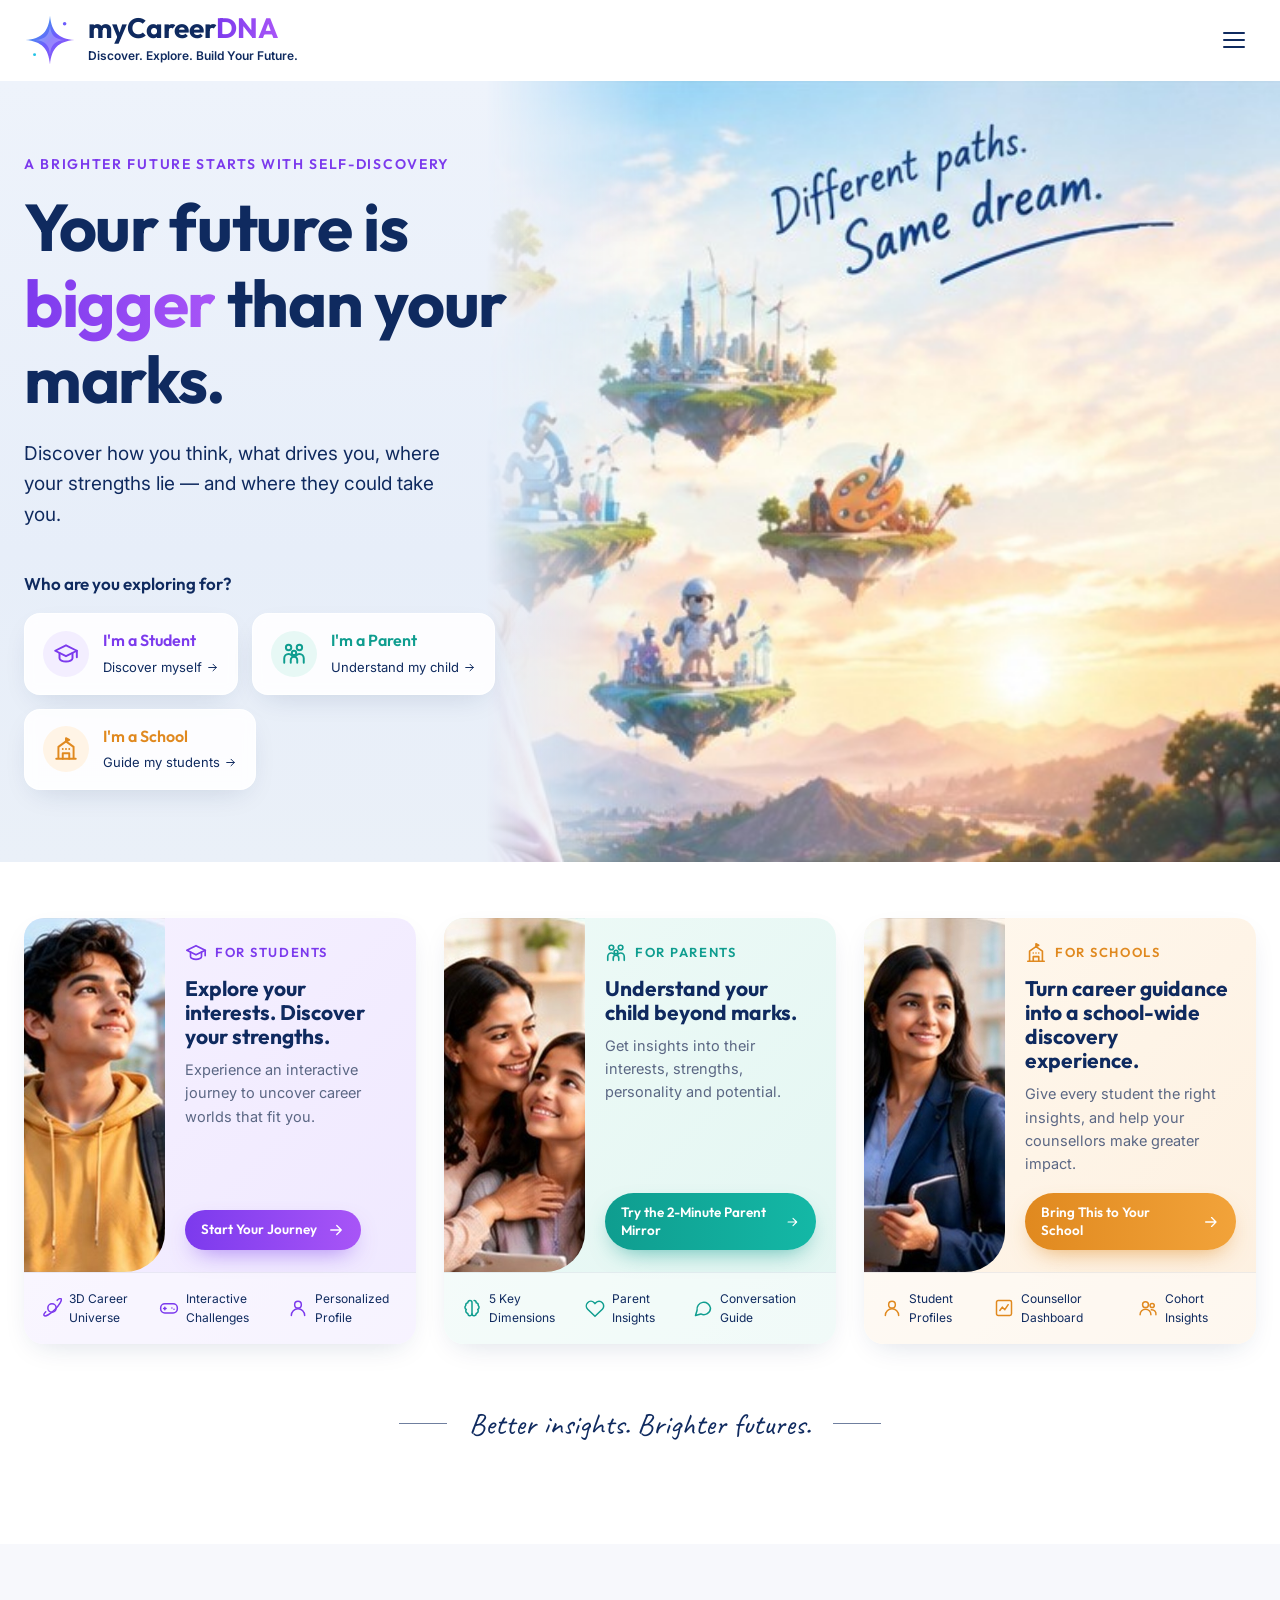
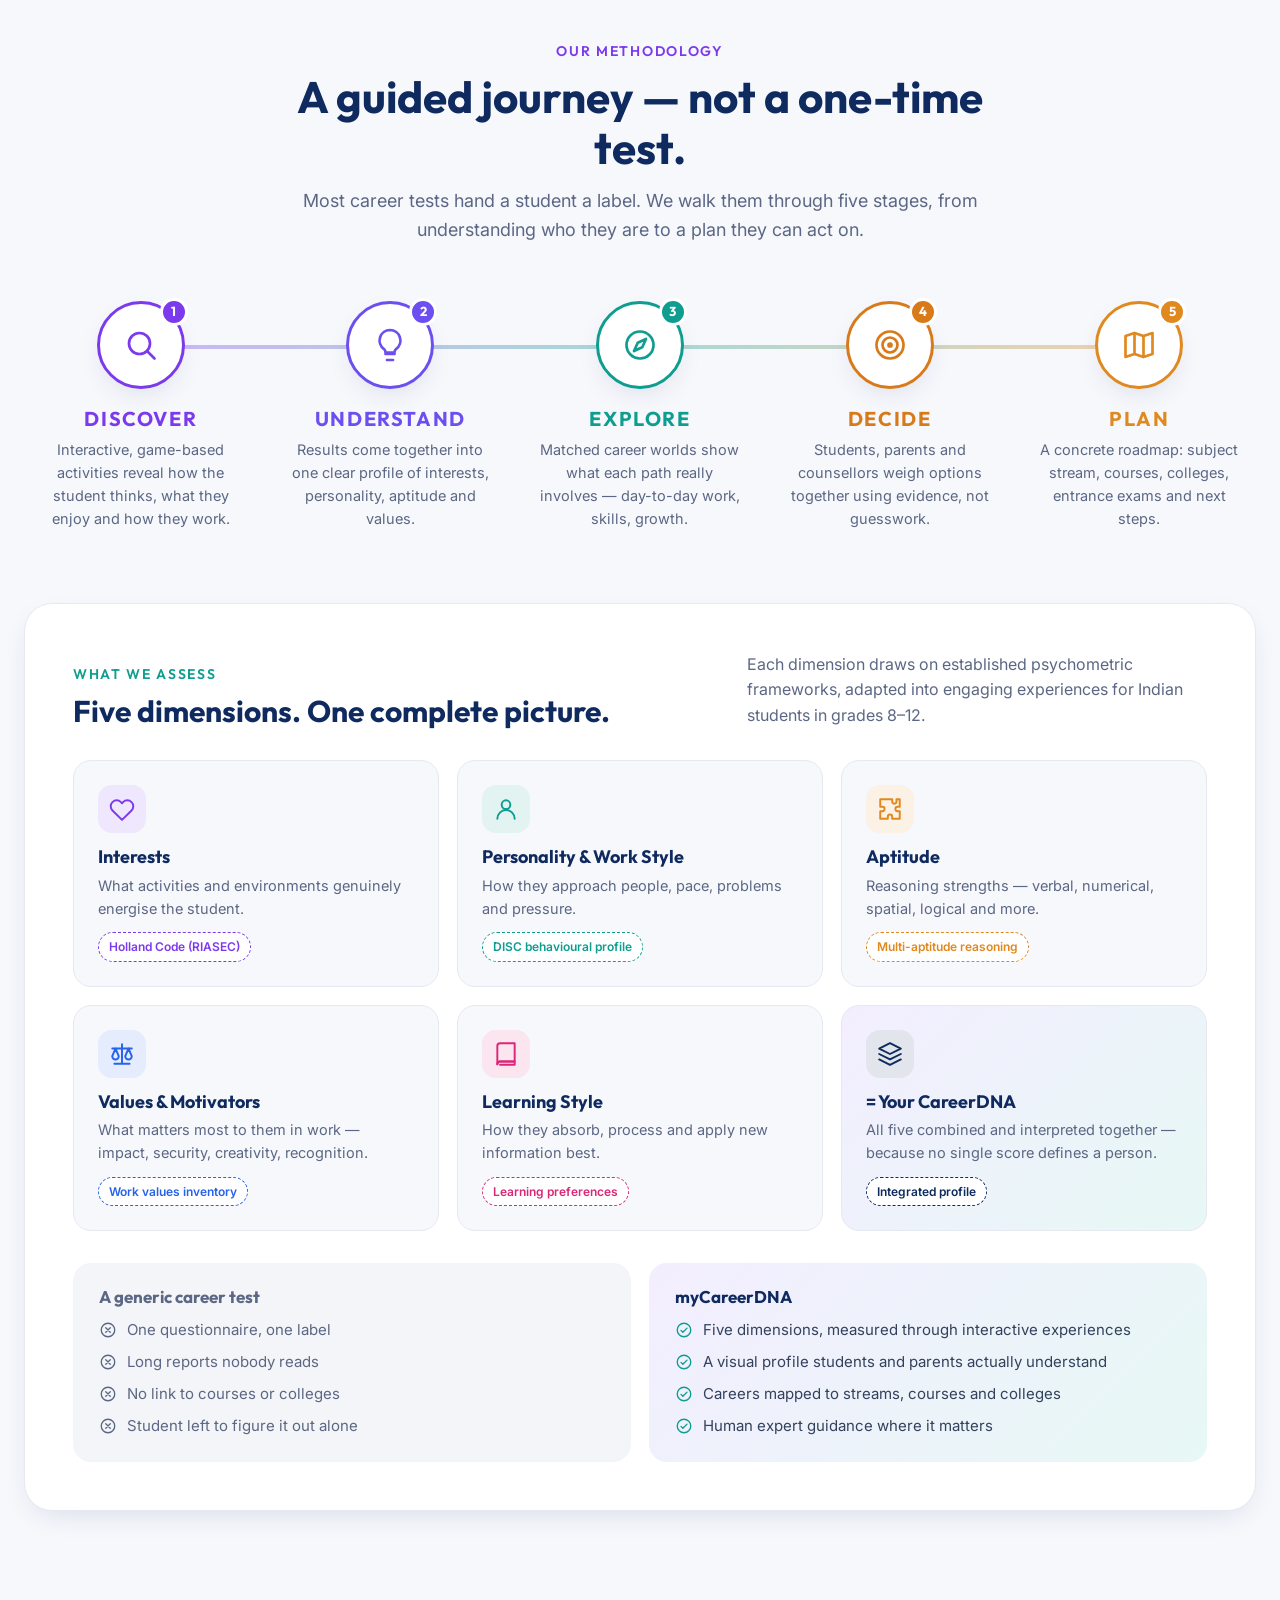
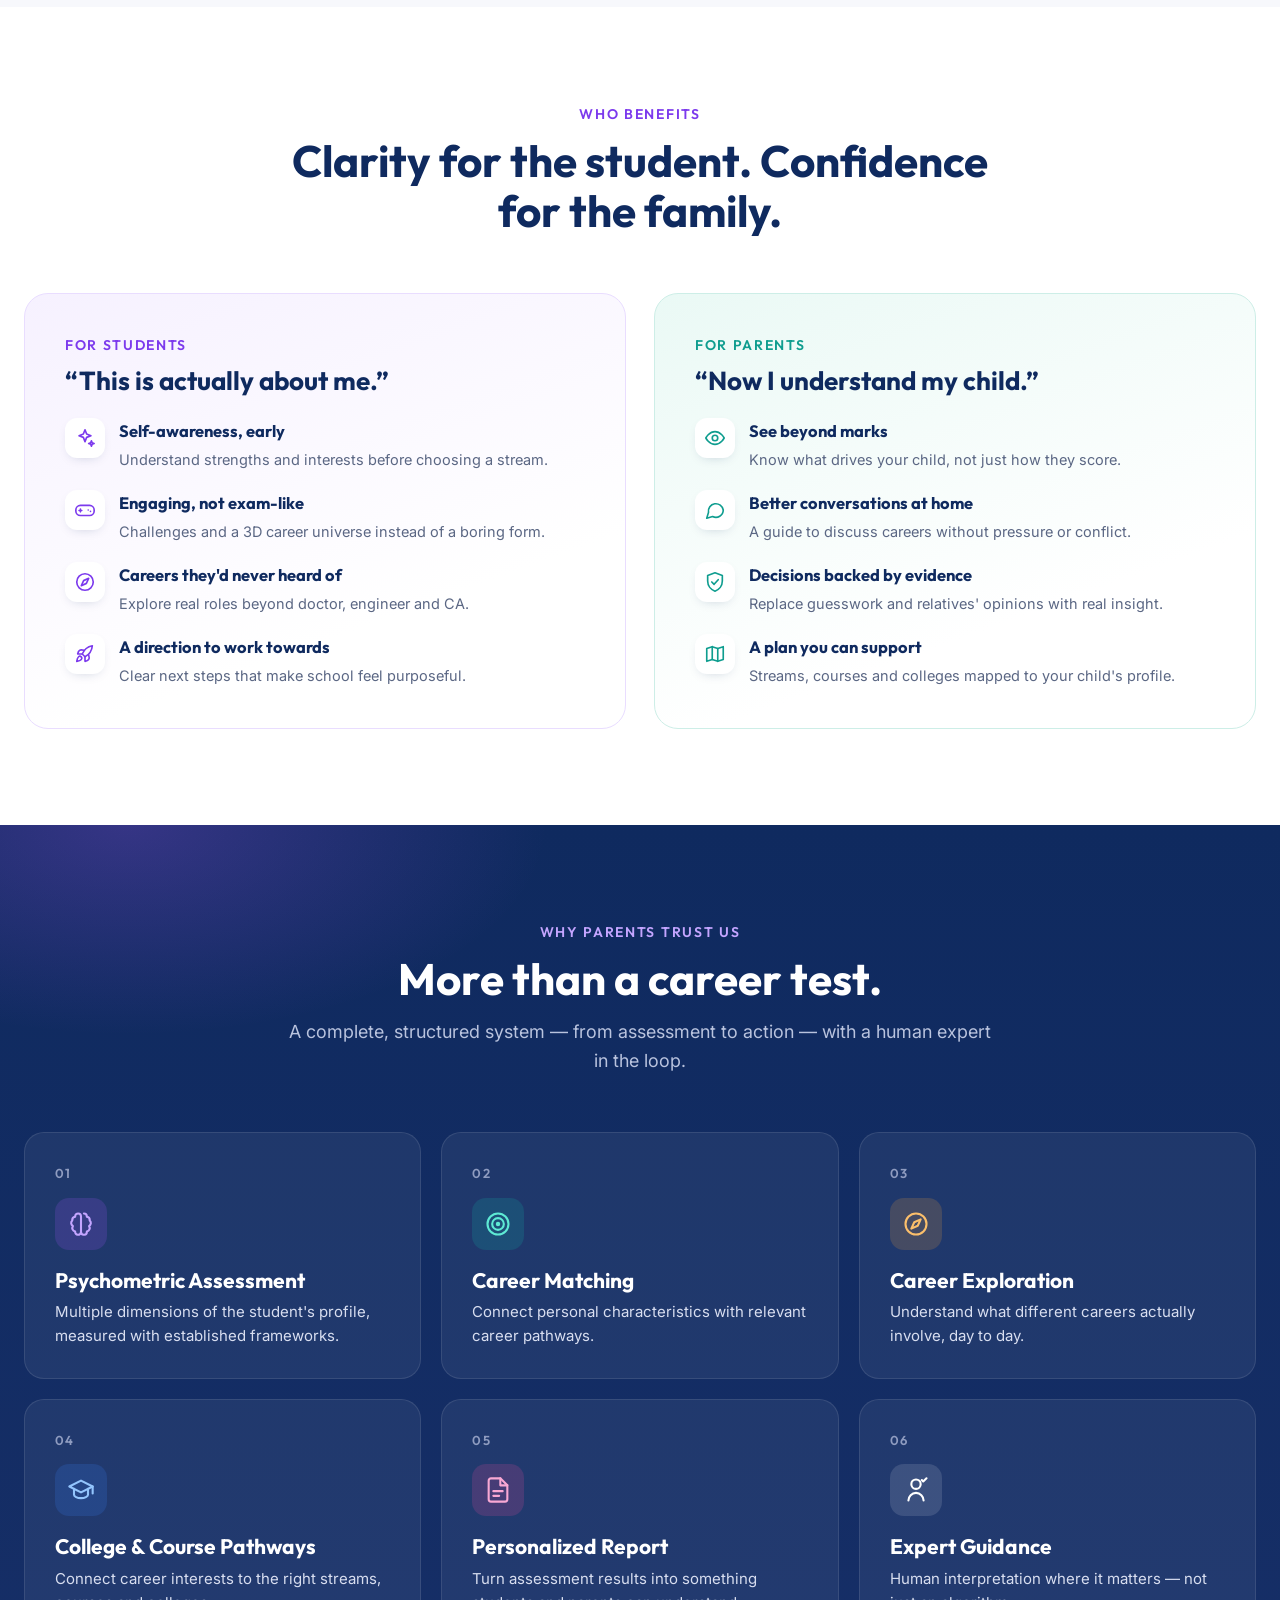
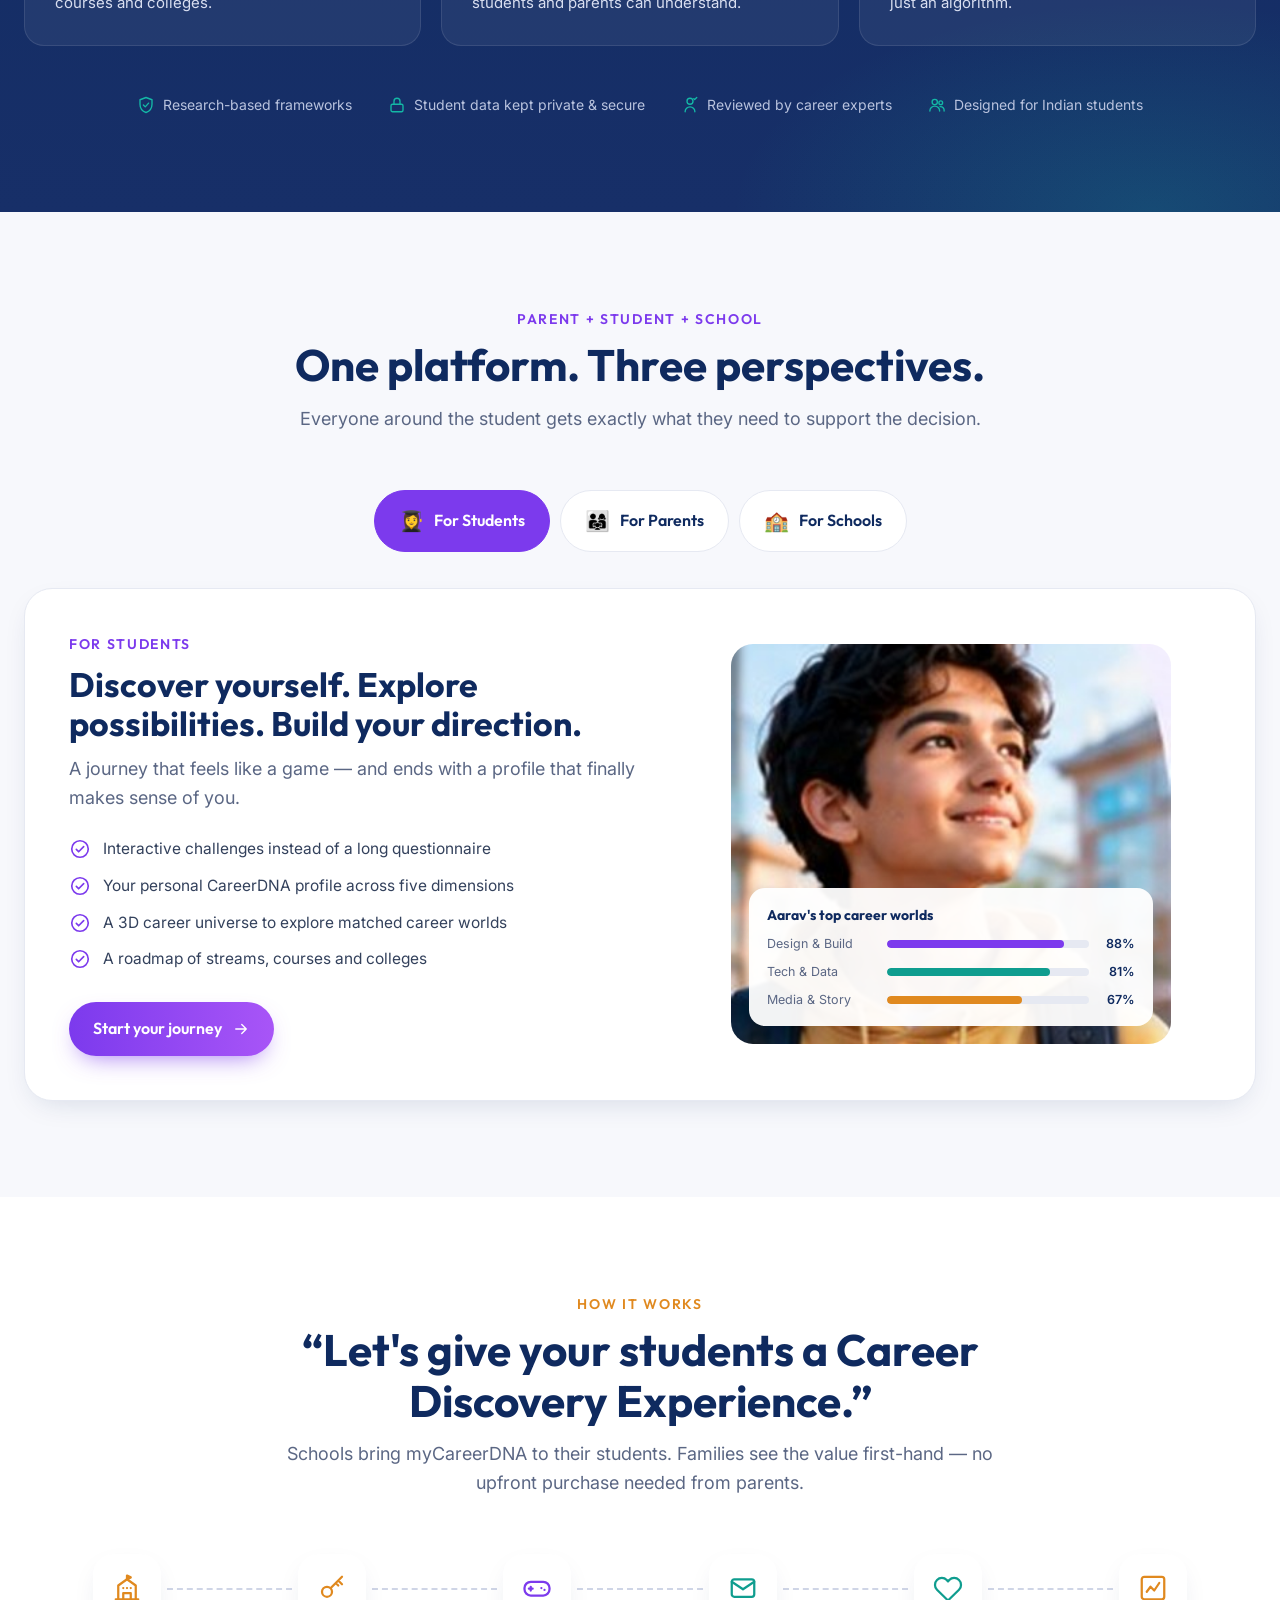
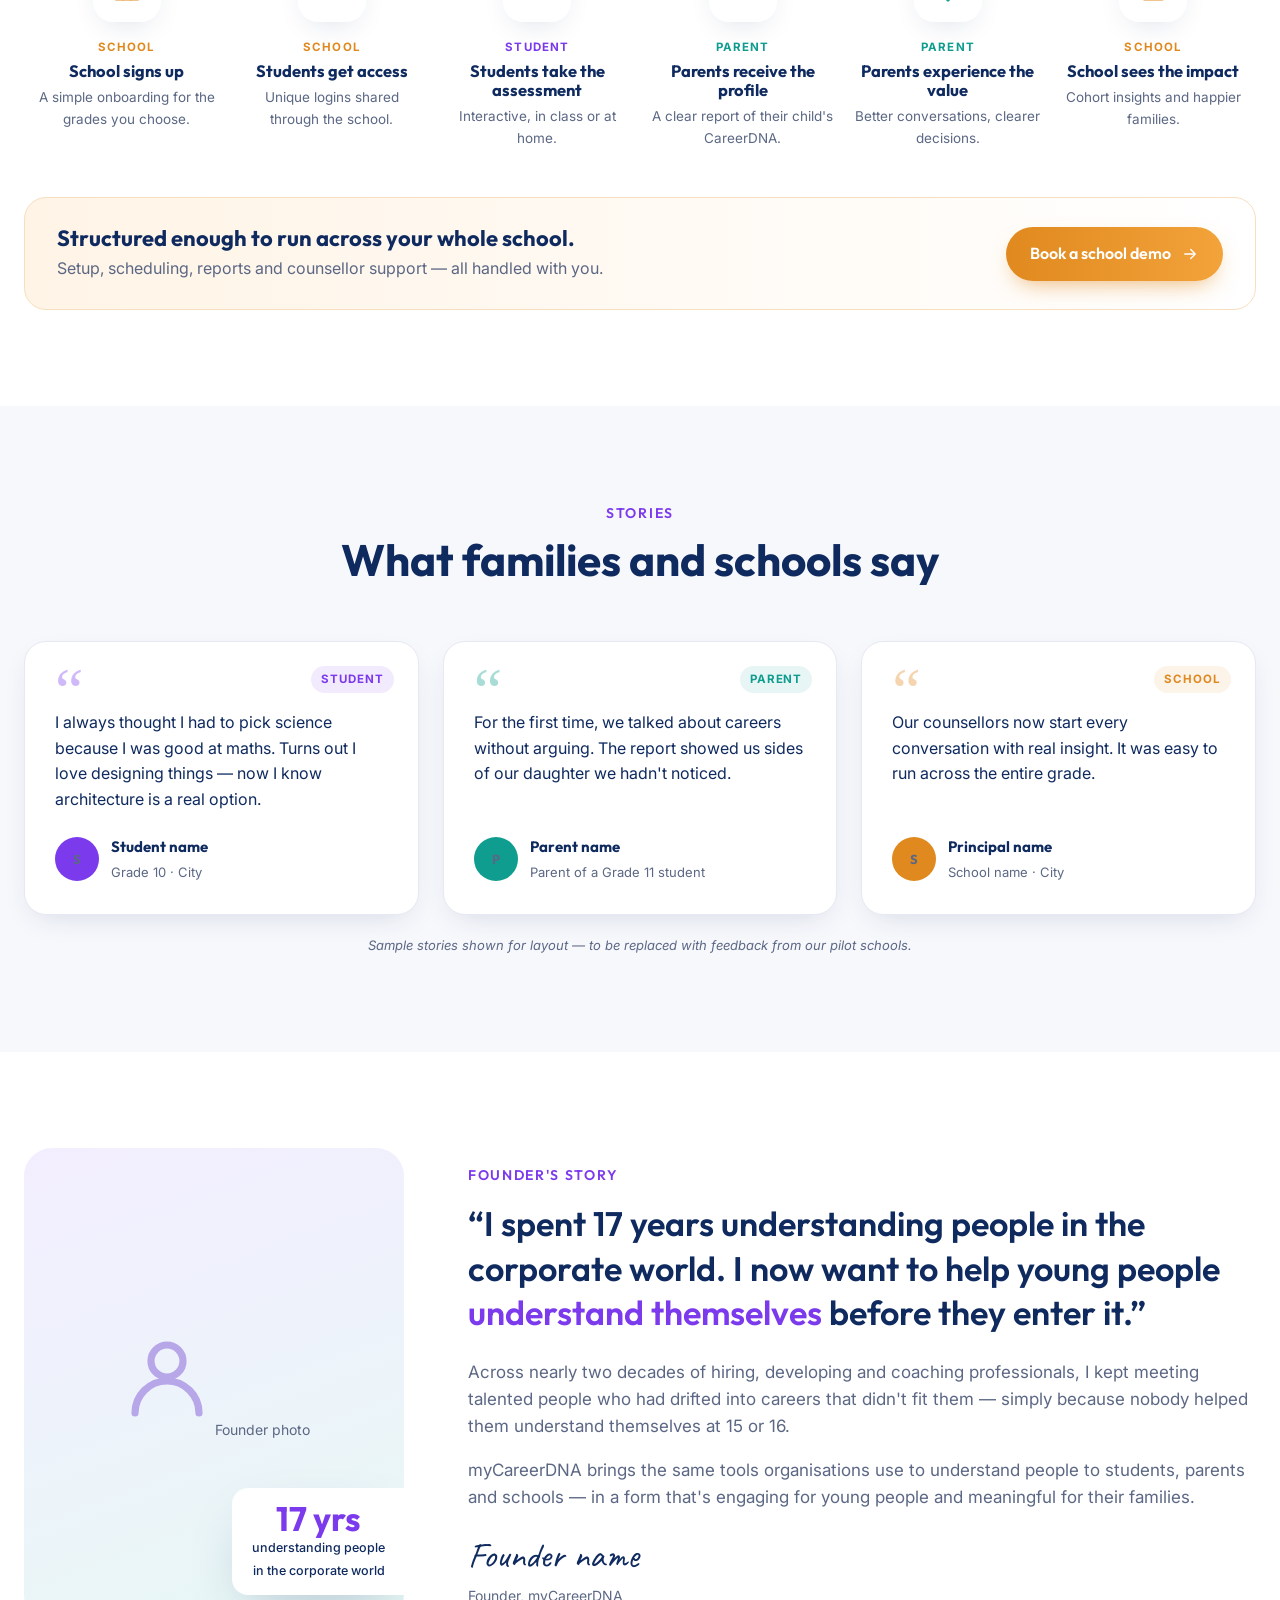
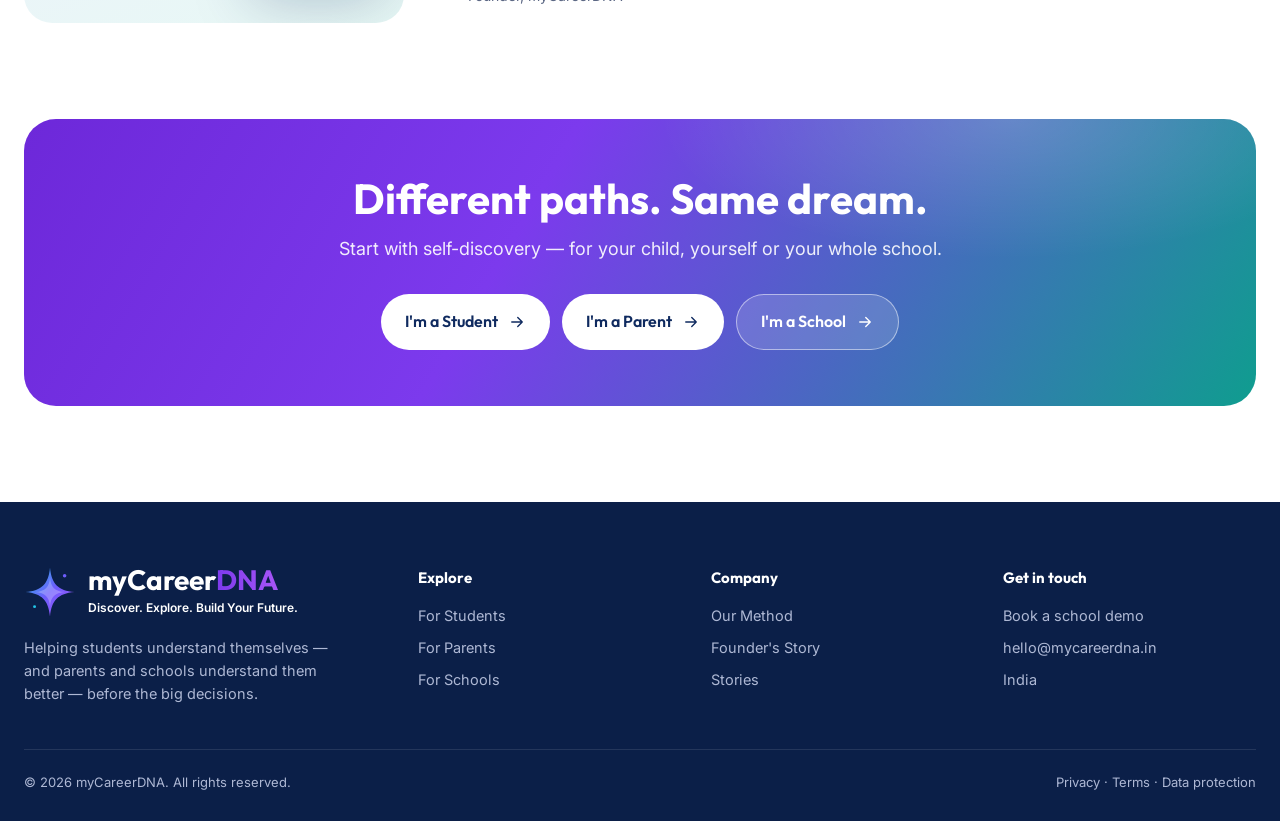
==== index.html @ beb9e529 "careerQuest" ====
<!doctype html>
<html lang="en">
<head>
  <meta charset="utf-8" />
  <meta name="viewport" content="width=device-width, initial-scale=1" />
  <title>myCareerDNA — Your future is bigger than your marks</title>
  <meta name="description" content="Career discovery for students, clarity for parents, structured guidance for schools." />
  <link rel="preconnect" href="https://fonts.googleapis.com" />
  <link rel="preconnect" href="https://fonts.gstatic.com" crossorigin />
  <link href="https://fonts.googleapis.com/css2?family=Caveat:wght@500;600&family=Inter:wght@400;500;600&family=Outfit:wght@500;600;700&display=swap" rel="stylesheet" />
  <link rel="stylesheet" href="css/styles.css" />
</head>
<body data-page="home" id="top">

<!-- ================= HERO ================= -->
<section class="hero">
  <div class="hero-art" role="img" aria-label="Student looking at floating islands representing different career worlds"></div>
  <div class="container">
    <div class="hero-copy">
      <div class="eyebrow">A brighter future starts with self-discovery</div>
      <h1>Your future is <span class="grad">bigger</span> than your marks.</h1>
      <p class="lead">Discover how you think, what drives you, where your strengths lie — and where they could take you.</p>

      <div class="chooser-label">Who are you exploring for?</div>
      <div class="chooser">
        <a class="choice choice--student" href="students.html">
          <span class="ic"><i data-icon="cap"></i></span>
          <span><strong>I'm a Student</strong><small>Discover myself <i data-icon="arrow"></i></small></span>
        </a>
        <a class="choice choice--parent" href="parents.html">
          <span class="ic"><i data-icon="family"></i></span>
          <span><strong>I'm a Parent</strong><small>Understand my child <i data-icon="arrow"></i></small></span>
        </a>
        <a class="choice choice--school" href="schools.html">
          <span class="ic"><i data-icon="school"></i></span>
          <span><strong>I'm a School</strong><small>Guide my students <i data-icon="arrow"></i></small></span>
        </a>
      </div>
    </div>
  </div>
</section>

<!-- ================= AUDIENCE CARDS ================= -->
<section class="section" style="padding-top:56px">
  <div class="container">
    <div class="aud-grid">
      <article class="aud-card aud-card--student reveal">
        <div class="aud-top">
          <div class="aud-photo" style="background-image:url(assets/student.jpg)"></div>
          <div class="aud-body">
            <div class="eyebrow"><i data-icon="cap"></i> For Students</div>
            <h3>Explore your interests. Discover your strengths.</h3>
            <p>Experience an interactive journey to uncover career worlds that fit you.</p>
            <a class="btn btn--purple" href="students.html">Start Your Journey <i data-icon="arrow"></i></a>
          </div>
        </div>
        <div class="aud-feats"><span><i data-icon="planet"></i>3D Career Universe</span><span><i data-icon="gamepad"></i>Interactive Challenges</span><span><i data-icon="user"></i>Personalized Profile</span></div>
      </article>

      <article class="aud-card aud-card--parent reveal">
        <div class="aud-top">
          <div class="aud-photo" style="background-image:url(assets/parent.jpg)"></div>
          <div class="aud-body">
            <div class="eyebrow"><i data-icon="family"></i> For Parents</div>
            <h3>Understand your child beyond marks.</h3>
            <p>Get insights into their interests, strengths, personality and potential.</p>
            <a class="btn btn--teal" href="parents.html">Try the 2-Minute Parent Mirror <i data-icon="arrow"></i></a>
          </div>
        </div>
        <div class="aud-feats"><span><i data-icon="brain"></i>5 Key Dimensions</span><span><i data-icon="heart"></i>Parent Insights</span><span><i data-icon="chat"></i>Conversation Guide</span></div>
      </article>

      <article class="aud-card aud-card--school reveal">
        <div class="aud-top">
          <div class="aud-photo" style="background-image:url(assets/school.jpg)"></div>
          <div class="aud-body">
            <div class="eyebrow"><i data-icon="school"></i> For Schools</div>
            <h3>Turn career guidance into a school-wide discovery experience.</h3>
            <p>Give every student the right insights, and help your counsellors make greater impact.</p>
            <a class="btn btn--orange" href="schools.html">Bring This to Your School <i data-icon="arrow"></i></a>
          </div>
        </div>
        <div class="aud-feats"><span><i data-icon="user"></i>Student Profiles</span><span><i data-icon="chart"></i>Counsellor Dashboard</span><span><i data-icon="users"></i>Cohort Insights</span></div>
      </article>
    </div>
    <div class="tagline-divider hand">Better insights. Brighter futures.</div>
  </div>
</section>

<!-- ================= METHODOLOGY ================= -->
<section class="section section--soft method" id="method">
  <div class="container">
    <div class="section-head reveal">
      <div class="eyebrow">Our methodology</div>
      <h2>A guided journey — not a one-time test.</h2>
      <p>Most career tests hand a student a label. We walk them through five stages, from understanding who they are to a plan they can act on.</p>
    </div>

    <div class="journey reveal">
      <div class="step" style="--c:#7c3aed">
        <div class="step-node"><i data-icon="search"></i><span class="step-num">1</span></div>
        <div><h3>DISCOVER</h3><p>Interactive, game-based activities reveal how the student thinks, what they enjoy and how they work.</p></div>
      </div>
      <div class="step" style="--c:#6d4ef0">
        <div class="step-node"><i data-icon="lightbulb"></i><span class="step-num">2</span></div>
        <div><h3>UNDERSTAND</h3><p>Results come together into one clear profile of interests, personality, aptitude and values.</p></div>
      </div>
      <div class="step" style="--c:#0f9d8f">
        <div class="step-node"><i data-icon="compass"></i><span class="step-num">3</span></div>
        <div><h3>EXPLORE</h3><p>Matched career worlds show what each path really involves — day-to-day work, skills, growth.</p></div>
      </div>
      <div class="step" style="--c:#d97a1a">
        <div class="step-node"><i data-icon="target"></i><span class="step-num">4</span></div>
        <div><h3>DECIDE</h3><p>Students, parents and counsellors weigh options together using evidence, not guesswork.</p></div>
      </div>
      <div class="step" style="--c:#e0891f">
        <div class="step-node"><i data-icon="map"></i><span class="step-num">5</span></div>
        <div><h3>PLAN</h3><p>A concrete roadmap: subject stream, courses, colleges, entrance exams and next steps.</p></div>
      </div>
    </div>

    <!-- Assessment dimensions
         NOTE FOR TEAM: framework tags below are indicative. Confirm the exact instruments
         (DISC, Holland/RIASEC, etc.) with Alisha and update the .dim-tool labels. -->
    <div class="dims-wrap reveal">
      <div class="dims-head">
        <div><div class="eyebrow eyebrow--teal">What we assess</div><h3>Five dimensions. One complete picture.</h3></div>
        <p>Each dimension draws on established psychometric frameworks, adapted into engaging experiences for Indian students in grades 8–12.</p>
      </div>
      <div class="dims">
        <div class="dim" style="--c:#7c3aed">
          <div class="dim-ic"><i data-icon="heart"></i></div>
          <h4>Interests</h4>
          <p>What activities and environments genuinely energise the student.</p>
          <span class="dim-tool">Holland Code (RIASEC)</span>
        </div>
        <div class="dim" style="--c:#0f9d8f">
          <div class="dim-ic"><i data-icon="user"></i></div>
          <h4>Personality &amp; Work Style</h4>
          <p>How they approach people, pace, problems and pressure.</p>
          <span class="dim-tool">DISC behavioural profile</span>
        </div>
        <div class="dim" style="--c:#e0891f">
          <div class="dim-ic"><i data-icon="puzzle"></i></div>
          <h4>Aptitude</h4>
          <p>Reasoning strengths — verbal, numerical, spatial, logical and more.</p>
          <span class="dim-tool">Multi-aptitude reasoning</span>
        </div>
        <div class="dim" style="--c:#2563eb">
          <div class="dim-ic"><i data-icon="scale"></i></div>
          <h4>Values &amp; Motivators</h4>
          <p>What matters most to them in work — impact, security, creativity, recognition.</p>
          <span class="dim-tool">Work values inventory</span>
        </div>
        <div class="dim" style="--c:#db2777">
          <div class="dim-ic"><i data-icon="book"></i></div>
          <h4>Learning Style</h4>
          <p>How they absorb, process and apply new information best.</p>
          <span class="dim-tool">Learning preferences</span>
        </div>
        <div class="dim" style="--c:#0f2a5f; background:linear-gradient(135deg,#f3eeff,#e7f8f5)">
          <div class="dim-ic"><i data-icon="layers"></i></div>
          <h4>= Your CareerDNA</h4>
          <p>All five combined and interpreted together — because no single score defines a person.</p>
          <span class="dim-tool">Integrated profile</span>
        </div>
      </div>

      <div class="vs-generic">
        <div class="vs-col vs-col--bad">
          <h4>A generic career test</h4>
          <ul>
            <li><i data-icon="x"></i>One questionnaire, one label</li>
            <li><i data-icon="x"></i>Long reports nobody reads</li>
            <li><i data-icon="x"></i>No link to courses or colleges</li>
            <li><i data-icon="x"></i>Student left to figure it out alone</li>
          </ul>
        </div>
        <div class="vs-col vs-col--good">
          <h4>myCareerDNA</h4>
          <ul>
            <li><i data-icon="check"></i>Five dimensions, measured through interactive experiences</li>
            <li><i data-icon="check"></i>A visual profile students and parents actually understand</li>
            <li><i data-icon="check"></i>Careers mapped to streams, courses and colleges</li>
            <li><i data-icon="check"></i>Human expert guidance where it matters</li>
          </ul>
        </div>
      </div>
    </div>
  </div>
</section>

<!-- ================= BENEFITS ================= -->
<section class="section">
  <div class="container">
    <div class="section-head reveal">
      <div class="eyebrow">Who benefits</div>
      <h2>Clarity for the student. Confidence for the family.</h2>
    </div>
    <div class="benefit-grid">
      <div class="benefit benefit--student reveal">
        <div class="eyebrow">For students</div>
        <h3>“This is actually about me.”</h3>
        <ul>
          <li><span class="b-ic"><i data-icon="sparkles"></i></span><div><strong>Self-awareness, early</strong><span>Understand strengths and interests before choosing a stream.</span></div></li>
          <li><span class="b-ic"><i data-icon="gamepad"></i></span><div><strong>Engaging, not exam-like</strong><span>Challenges and a 3D career universe instead of a boring form.</span></div></li>
          <li><span class="b-ic"><i data-icon="compass"></i></span><div><strong>Careers they'd never heard of</strong><span>Explore real roles beyond doctor, engineer and CA.</span></div></li>
          <li><span class="b-ic"><i data-icon="rocket"></i></span><div><strong>A direction to work towards</strong><span>Clear next steps that make school feel purposeful.</span></div></li>
        </ul>
      </div>
      <div class="benefit benefit--parent reveal">
        <div class="eyebrow eyebrow--teal">For parents</div>
        <h3>“Now I understand my child.”</h3>
        <ul>
          <li><span class="b-ic"><i data-icon="eye"></i></span><div><strong>See beyond marks</strong><span>Know what drives your child, not just how they score.</span></div></li>
          <li><span class="b-ic"><i data-icon="chat"></i></span><div><strong>Better conversations at home</strong><span>A guide to discuss careers without pressure or conflict.</span></div></li>
          <li><span class="b-ic"><i data-icon="shield"></i></span><div><strong>Decisions backed by evidence</strong><span>Replace guesswork and relatives' opinions with real insight.</span></div></li>
          <li><span class="b-ic"><i data-icon="map"></i></span><div><strong>A plan you can support</strong><span>Streams, courses and colleges mapped to your child's profile.</span></div></li>
        </ul>
      </div>
    </div>
  </div>
</section>

<!-- ================= WHY TRUST ================= -->
<section class="section trust" id="trust">
  <div class="container">
    <div class="section-head reveal">
      <div class="eyebrow">Why parents trust us</div>
      <h2>More than a career test.</h2>
      <p>A complete, structured system — from assessment to action — with a human expert in the loop.</p>
    </div>
    <div class="trust-grid">
      <div class="trust-card reveal"><div class="t-num">01</div><div class="t-ic" style="background:rgba(168,85,247,.18);color:#c4a5ff"><i data-icon="brain"></i></div><h3>Psychometric Assessment</h3><p>Multiple dimensions of the student's profile, measured with established frameworks.</p></div>
      <div class="trust-card reveal"><div class="t-num">02</div><div class="t-ic" style="background:rgba(20,184,166,.18);color:#5eead4"><i data-icon="target"></i></div><h3>Career Matching</h3><p>Connect personal characteristics with relevant career pathways.</p></div>
      <div class="trust-card reveal"><div class="t-num">03</div><div class="t-ic" style="background:rgba(242,163,58,.18);color:#fbbf6b"><i data-icon="compass"></i></div><h3>Career Exploration</h3><p>Understand what different careers actually involve, day to day.</p></div>
      <div class="trust-card reveal"><div class="t-num">04</div><div class="t-ic" style="background:rgba(59,130,246,.18);color:#93c5fd"><i data-icon="cap"></i></div><h3>College &amp; Course Pathways</h3><p>Connect career interests to the right streams, courses and colleges.</p></div>
      <div class="trust-card reveal"><div class="t-num">05</div><div class="t-ic" style="background:rgba(236,72,153,.18);color:#f9a8d4"><i data-icon="file"></i></div><h3>Personalized Report</h3><p>Turn assessment results into something students and parents can understand.</p></div>
      <div class="trust-card reveal"><div class="t-num">06</div><div class="t-ic" style="background:rgba(255,255,255,.12);color:#fff"><i data-icon="expert"></i></div><h3>Expert Guidance</h3><p>Human interpretation where it matters — not just an algorithm.</p></div>
    </div>
    <div class="trust-badges">
      <span><i data-icon="shield"></i>Research-based frameworks</span>
      <span><i data-icon="lock"></i>Student data kept private &amp; secure</span>
      <span><i data-icon="expert"></i>Reviewed by career experts</span>
      <span><i data-icon="users"></i>Designed for Indian students</span>
    </div>
  </div>
</section>

<!-- ================= PARENT + STUDENT + SCHOOL TABS ================= -->
<section class="section section--soft" data-tabs>
  <div class="container">
    <div class="section-head reveal">
      <div class="eyebrow">Parent + Student + School</div>
      <h2>One platform. Three perspectives.</h2>
      <p>Everyone around the student gets exactly what they need to support the decision.</p>
    </div>
    <div class="tabs" role="tablist">
      <button class="tab" role="tab" data-tab="students" aria-selected="true"><span class="emoji">👩‍🎓</span>For Students</button>
      <button class="tab" role="tab" data-tab="parents" aria-selected="false"><span class="emoji">👨‍👩‍👧</span>For Parents</button>
      <button class="tab" role="tab" data-tab="schools" aria-selected="false"><span class="emoji">🏫</span>For Schools</button>
    </div>

    <div class="panel panel--students active" data-panel="students" role="tabpanel">
      <div>
        <div class="eyebrow">For students</div>
        <h3>Discover yourself. Explore possibilities. Build your direction.</h3>
        <p class="panel-lead">A journey that feels like a game — and ends with a profile that finally makes sense of you.</p>
        <ul class="check-list">
          <li><i data-icon="check"></i>Interactive challenges instead of a long questionnaire</li>
          <li><i data-icon="check"></i>Your personal CareerDNA profile across five dimensions</li>
          <li><i data-icon="check"></i>A 3D career universe to explore matched career worlds</li>
          <li><i data-icon="check"></i>A roadmap of streams, courses and colleges</li>
        </ul>
        <a class="btn btn--purple" href="students.html">Start your journey <i data-icon="arrow"></i></a>
      </div>
      <div class="panel-visual" style="background-image:url(assets/student.jpg)">
        <div class="panel-float">
          <strong>Aarav's top career worlds</strong>
          <div class="bars">
            <div class="bar" style="--c:#7c3aed">Design &amp; Build<i style="--w:88%"></i><b>88%</b></div>
            <div class="bar" style="--c:#0f9d8f">Tech &amp; Data<i style="--w:81%"></i><b>81%</b></div>
            <div class="bar" style="--c:#e0891f">Media &amp; Story<i style="--w:67%"></i><b>67%</b></div>
          </div>
        </div>
      </div>
    </div>

    <div class="panel panel--parents" data-panel="parents" role="tabpanel">
      <div>
        <div class="eyebrow eyebrow--teal">For parents</div>
        <h3>Understand your child's strengths and make career conversations more informed.</h3>
        <p class="panel-lead">See the full picture of who your child is — and get guidance on how to talk about it.</p>
        <ul class="check-list">
          <li><i data-icon="check"></i>A clear, jargon-free report of your child's profile</li>
          <li><i data-icon="check"></i>The 2-Minute Parent Mirror: compare how you see them with how they see themselves</li>
          <li><i data-icon="check"></i>A conversation guide for career discussions at home</li>
          <li><i data-icon="check"></i>Optional one-on-one session with a career expert</li>
        </ul>
        <a class="btn btn--teal" href="parents.html">See what parents get <i data-icon="arrow"></i></a>
      </div>
      <div class="panel-visual" style="background-image:url(assets/parent.jpg)">
        <div class="panel-float">
          <strong>Parent Mirror · You vs. your child</strong>
          <div class="bars">
            <div class="bar" style="--c:#0f9d8f">Creativity (you)<i style="--w:55%"></i><b>55</b></div>
            <div class="bar" style="--c:#7c3aed">Creativity (child)<i style="--w:86%"></i><b>86</b></div>
          </div>
        </div>
      </div>
    </div>

    <div class="panel panel--schools" data-panel="schools" role="tabpanel">
      <div>
        <div class="eyebrow eyebrow--orange">For schools</div>
        <h3>Give students structured career guidance at scale.</h3>
        <p class="panel-lead">A ready-to-run programme that works for an entire grade — and makes your counsellors more effective.</p>
        <ul class="check-list">
          <li><i data-icon="check"></i>Roll out to a full grade in one scheduled session</li>
          <li><i data-icon="check"></i>Counsellor dashboard with every student's profile</li>
          <li><i data-icon="check"></i>Cohort insights for academic and stream planning</li>
          <li><i data-icon="check"></i>Parent reports that strengthen school–family trust</li>
        </ul>
        <a class="btn btn--orange" href="schools.html">Bring this to your school <i data-icon="arrow"></i></a>
      </div>
      <div class="panel-visual" style="background-image:url(assets/school.jpg)">
        <div class="panel-float">
          <strong>Grade 10 · Cohort interests</strong>
          <div class="bars">
            <div class="bar" style="--c:#e0891f">Investigative<i style="--w:72%"></i><b>72%</b></div>
            <div class="bar" style="--c:#7c3aed">Artistic<i style="--w:58%"></i><b>58%</b></div>
            <div class="bar" style="--c:#0f9d8f">Social<i style="--w:49%"></i><b>49%</b></div>
          </div>
        </div>
      </div>
    </div>
  </div>
</section>

<!-- ================= HOW IT WORKS (SCHOOL MODEL) ================= -->
<section class="section" id="how">
  <div class="container">
    <div class="section-head reveal">
      <div class="eyebrow eyebrow--orange">How it works</div>
      <h2>“Let's give your students a Career Discovery Experience.”</h2>
      <p>Schools bring myCareerDNA to their students. Families see the value first-hand — no upfront purchase needed from parents.</p>
    </div>
    <div class="flow reveal">
      <div class="flow-step" style="--c:#e0891f"><div class="flow-ic"><i data-icon="school"></i></div><div><div class="who">School</div><h4>School signs up</h4><p>A simple onboarding for the grades you choose.</p></div></div>
      <div class="flow-step" style="--c:#e0891f"><div class="flow-ic"><i data-icon="key"></i></div><div><div class="who">School</div><h4>Students get access</h4><p>Unique logins shared through the school.</p></div></div>
      <div class="flow-step" style="--c:#7c3aed"><div class="flow-ic"><i data-icon="gamepad"></i></div><div><div class="who">Student</div><h4>Students take the assessment</h4><p>Interactive, in class or at home.</p></div></div>
      <div class="flow-step" style="--c:#0f9d8f"><div class="flow-ic"><i data-icon="mail"></i></div><div><div class="who">Parent</div><h4>Parents receive the profile</h4><p>A clear report of their child's CareerDNA.</p></div></div>
      <div class="flow-step" style="--c:#0f9d8f"><div class="flow-ic"><i data-icon="heart"></i></div><div><div class="who">Parent</div><h4>Parents experience the value</h4><p>Better conversations, clearer decisions.</p></div></div>
      <div class="flow-step" style="--c:#e0891f"><div class="flow-ic"><i data-icon="chart"></i></div><div><div class="who">School</div><h4>School sees the impact</h4><p>Cohort insights and happier families.</p></div></div>
    </div>
    <div class="flow-note reveal">
      <div><h4>Structured enough to run across your whole school.</h4><p>Setup, scheduling, reports and counsellor support — all handled with you.</p></div>
      <a class="btn btn--orange" href="schools.html#contact">Book a school demo <i data-icon="arrow"></i></a>
    </div>
  </div>
</section>

<!-- ================= TESTIMONIALS =================
     NOTE FOR TEAM: these are SAMPLE quotes for layout only.
     Replace with real, consented feedback from pilot students/parents/schools before launch. -->
<section class="section section--soft" id="stories">
  <div class="container">
    <div class="section-head reveal">
      <div class="eyebrow">Stories</div>
      <h2>What families and schools say</h2>
    </div>
    <div class="testi-grid">
      <figure class="testi reveal" style="--c:#7c3aed">
        <span class="testi-role">Student</span>
        <div class="quote-mark">“</div>
        <blockquote>I always thought I had to pick science because I was good at maths. Turns out I love designing things — now I know architecture is a real option.</blockquote>
        <figcaption class="testi-who"><span class="avatar">S</span><div><strong>Student name</strong><span>Grade 10 · City</span></div></figcaption>
      </figure>
      <figure class="testi reveal" style="--c:#0f9d8f">
        <span class="testi-role">Parent</span>
        <div class="quote-mark">“</div>
        <blockquote>For the first time, we talked about careers without arguing. The report showed us sides of our daughter we hadn't noticed.</blockquote>
        <figcaption class="testi-who"><span class="avatar">P</span><div><strong>Parent name</strong><span>Parent of a Grade 11 student</span></div></figcaption>
      </figure>
      <figure class="testi reveal" style="--c:#e0891f">
        <span class="testi-role">School</span>
        <div class="quote-mark">“</div>
        <blockquote>Our counsellors now start every conversation with real insight. It was easy to run across the entire grade.</blockquote>
        <figcaption class="testi-who"><span class="avatar">S</span><div><strong>Principal name</strong><span>School name · City</span></div></figcaption>
      </figure>
    </div>
    <p class="sample-note">Sample stories shown for layout — to be replaced with feedback from our pilot schools.</p>
  </div>
</section>

<!-- ================= FOUNDER ================= -->
<section class="section" id="founder">
  <div class="container founder">
    <div class="founder-photo reveal">
      <div><i data-icon="user"></i>Founder photo</div>
      <div class="founder-stat"><b>17 yrs</b><span>understanding people<br />in the corporate world</span></div>
    </div>
    <div class="reveal">
      <div class="eyebrow">Founder's story</div>
      <blockquote>“I spent 17 years understanding people in the corporate world. I now want to help young people <em>understand themselves</em> before they enter it.”</blockquote>
      <p>Across nearly two decades of hiring, developing and coaching professionals, I kept meeting talented people who had drifted into careers that didn't fit them — simply because nobody helped them understand themselves at 15 or 16.</p>
      <p>myCareerDNA brings the same tools organisations use to understand people to students, parents and schools — in a form that's engaging for young people and meaningful for their families.</p>
      <div class="sig hand">Founder name<small>Founder, myCareerDNA</small></div>
    </div>
  </div>
</section>

<!-- ================= CTA ================= -->
<section class="cta-band">
  <div class="container">
    <div class="cta-inner reveal">
      <h2>Different paths. Same dream.</h2>
      <p>Start with self-discovery — for your child, yourself or your whole school.</p>
      <div class="row">
        <a class="btn" href="students.html">I'm a Student <i data-icon="arrow"></i></a>
        <a class="btn" href="parents.html">I'm a Parent <i data-icon="arrow"></i></a>
        <a class="btn alt" href="schools.html">I'm a School <i data-icon="arrow"></i></a>
      </div>
    </div>
  </div>
</section>

<script src="js/main.js"></script>
</body>
</html>
---- css/styles.css ----
/* =========================================================
   myCareerDNA — shared styles
   ========================================================= */
:root {
  --navy: #0f2a5f;
  --navy-2: #1d3a78;
  --ink: #33415c;
  --muted: #5b6784;
  --line: #e6e9f2;
  --bg: #ffffff;
  --bg-soft: #f7f8fc;

  --purple: #7c3aed;
  --purple-2: #a855f7;
  --purple-soft: #f3eeff;
  --teal: #0f9d8f;
  --teal-2: #14b8a6;
  --teal-soft: #e7f8f5;
  --orange: #e0891f;
  --orange-2: #f2a33a;
  --orange-soft: #fff4e6;

  --radius: 20px;
  --radius-sm: 12px;
  --shadow: 0 10px 30px -12px rgba(15, 42, 95, 0.18);
  --shadow-lg: 0 24px 60px -20px rgba(15, 42, 95, 0.28);

  --font-head: "Outfit", system-ui, sans-serif;
  --font-body: "Inter", system-ui, sans-serif;
  --font-hand: "Caveat", cursive;
  --max: 1280px;
}

* { box-sizing: border-box; margin: 0; padding: 0; }
html { scroll-behavior: smooth; }
body {
  font-family: var(--font-body);
  color: var(--ink);
  background: var(--bg);
  line-height: 1.6;
  -webkit-font-smoothing: antialiased;
  overflow-x: hidden;
}
img { max-width: 100%; display: block; }
a { color: inherit; text-decoration: none; }
button { font: inherit; cursor: pointer; border: 0; background: none; }
h1, h2, h3, h4 { font-family: var(--font-head); color: var(--navy); line-height: 1.15; font-weight: 700; }

.container { width: 100%; max-width: var(--max); margin: 0 auto; padding: 0 24px; }
.section { padding: 96px 0; }
.section--soft { background: var(--bg-soft); }
.section-head { text-align: center; max-width: 720px; margin: 0 auto 56px; }
.section-head h2 { font-size: clamp(30px, 4vw, 44px); margin: 10px 0 14px; }
.section-head p { font-size: 18px; color: var(--muted); }
.eyebrow {
  font-family: var(--font-head);
  font-size: 14px; font-weight: 600; letter-spacing: .12em; text-transform: uppercase;
  color: var(--purple);
}
.eyebrow--teal { color: var(--teal); }
.eyebrow--orange { color: var(--orange); }
.grad {
  background: linear-gradient(90deg, var(--purple), var(--purple-2));
  -webkit-background-clip: text; background-clip: text; color: transparent;
}
.hand { font-family: var(--font-hand); color: var(--navy); }

/* ---------- Buttons ---------- */
.btn {
  display: inline-flex; align-items: center; gap: 10px;
  padding: 14px 24px; border-radius: 999px;
  font-family: var(--font-head); font-weight: 600; font-size: 16px;
  transition: transform .2s ease, box-shadow .2s ease, background .2s ease;
  white-space: nowrap;
}
.btn:hover { transform: translateY(-2px); }
.btn svg { width: 18px; height: 18px; transition: transform .2s ease; }
.btn:hover svg { transform: translateX(3px); }
.btn--purple { background: linear-gradient(90deg, var(--purple), var(--purple-2)); color: #fff; box-shadow: 0 10px 24px -10px rgba(124,58,237,.7); }
.btn--teal { background: linear-gradient(90deg, var(--teal), var(--teal-2)); color: #fff; box-shadow: 0 10px 24px -10px rgba(15,157,143,.7); }
.btn--orange { background: linear-gradient(90deg, var(--orange), var(--orange-2)); color: #fff; box-shadow: 0 10px 24px -10px rgba(224,137,31,.7); }
.btn--ghost { background: #fff; color: var(--navy); border: 1.5px solid var(--line); }
.btn--ghost:hover { border-color: var(--purple); }
.btn--sm { padding: 10px 18px; font-size: 14px; }

/* ---------- Header ---------- */
.site-header {
  position: sticky; top: 0; z-index: 50;
  background: rgba(255,255,255,.9);
  backdrop-filter: blur(12px);
  border-bottom: 1px solid transparent;
  transition: border-color .2s, box-shadow .2s;
}
.site-header.scrolled { border-color: var(--line); box-shadow: 0 4px 20px -12px rgba(15,42,95,.2); }
.nav { display: flex; align-items: center; justify-content: space-between; height: 80px; gap: 24px; }
.logo { display: flex; align-items: center; gap: 12px; }
.logo svg { width: 52px; height: 52px; flex-shrink: 0; }
.logo-name { font-family: var(--font-head); font-weight: 700; font-size: 28px; color: var(--navy); line-height: 1; }
.logo-name span { background: linear-gradient(90deg, var(--purple), var(--purple-2)); -webkit-background-clip: text; background-clip: text; color: transparent; }
.logo-tag { font-size: 12px; font-weight: 600; color: var(--navy); margin-top: 4px; white-space: nowrap; }
.nav-links { display: flex; gap: 22px; white-space: nowrap; }
.nav-links a { font-size: 15px; font-weight: 500; color: var(--navy); padding: 8px 0; position: relative; }
.nav-links a::after {
  content: ""; position: absolute; left: 0; right: 0; bottom: 0; height: 3px; border-radius: 3px;
  background: var(--purple); transform: scaleX(0); transition: transform .2s;
}
.nav-links a:hover::after, .nav-links a.active::after { transform: scaleX(1); }
.nav-cta { font-size: 13.5px; padding: 10px 20px; white-space: normal; max-width: 230px; line-height: 1.25; flex-shrink: 0; }
.nav-toggle { display: none; width: 44px; height: 44px; border-radius: 10px; }
.nav-toggle span { display: block; width: 22px; height: 2px; background: var(--navy); margin: 5px auto; border-radius: 2px; transition: .2s; }

/* ---------- Hero ---------- */
.hero {
  position: relative; overflow: hidden;
  background: linear-gradient(180deg, #eef3fb 0%, #e7eef9 60%, #eaf0f8 100%);
  min-height: 560px;
}
.hero-art {
  position: absolute; top: 0; right: 0; bottom: 0; width: 62%;
  background: url("../assets/hero.jpg") right center / cover no-repeat;
  -webkit-mask-image: linear-gradient(90deg, transparent 0%, #000 22%);
          mask-image: linear-gradient(90deg, transparent 0%, #000 22%);
}
.hero .container { position: relative; z-index: 2; padding-top: 72px; padding-bottom: 72px; }
.hero-copy { max-width: 640px; }
.hero h1 { font-size: clamp(40px, 5.4vw, 66px); letter-spacing: -.02em; margin: 14px 0 22px; }
.hero p.lead { font-size: 19px; color: var(--navy); max-width: 440px; }
.chooser-label { margin: 40px 0 16px; font-family: var(--font-head); font-weight: 600; color: var(--navy); font-size: 17px; }
.chooser { display: flex; gap: 14px; flex-wrap: wrap; }
.choice {
  display: flex; align-items: center; gap: 14px;
  padding: 14px 18px; border-radius: 16px;
  background: rgba(255,255,255,.88); backdrop-filter: blur(6px);
  border: 1.5px solid rgba(255,255,255,.9);
  box-shadow: var(--shadow);
  transition: transform .2s, border-color .2s, box-shadow .2s;
}
.choice:hover { transform: translateY(-4px); box-shadow: var(--shadow-lg); }
.choice .ic { width: 46px; height: 46px; border-radius: 50%; display: grid; place-items: center; flex-shrink: 0; }
.choice .ic svg { width: 26px; height: 26px; }
.choice strong { display: block; font-family: var(--font-head); font-weight: 600; font-size: 16px; }
.choice small { font-size: 13px; color: var(--navy); display: inline-flex; align-items: center; gap: 4px; }
.choice small svg { width: 13px; height: 13px; }
.choice--student .ic { background: var(--purple-soft); color: var(--purple); } .choice--student strong { color: var(--purple); } .choice--student:hover { border-color: var(--purple-2); }
.choice--parent .ic { background: var(--teal-soft); color: var(--teal); } .choice--parent strong { color: var(--teal); } .choice--parent:hover { border-color: var(--teal-2); }
.choice--school .ic { background: var(--orange-soft); color: var(--orange); } .choice--school strong { color: var(--orange); } .choice--school:hover { border-color: var(--orange-2); }

/* ---------- Audience cards ---------- */
.aud-grid { display: grid; grid-template-columns: repeat(3, 1fr); gap: 28px; }
.aud-card {
  border-radius: var(--radius); overflow: hidden; box-shadow: var(--shadow);
  display: flex; flex-direction: column; transition: transform .25s, box-shadow .25s;
}
.aud-card:hover { transform: translateY(-6px); box-shadow: var(--shadow-lg); }
.aud-card--student { background: linear-gradient(135deg, #f6f1ff, #efe8ff); }
.aud-card--parent { background: linear-gradient(135deg, #eefaf7, #e3f6f2); }
.aud-card--school { background: linear-gradient(135deg, #fff8ee, #fdf0e0); }
.aud-top { display: grid; grid-template-columns: 36% minmax(0,1fr); flex: 1; }
.aud-photo { background-size: cover; background-position: center; min-height: 270px; border-bottom-right-radius: 40px; }
.aud-body { min-width: 0; padding: 24px 20px 22px; display: flex; flex-direction: column; }
.aud-body .eyebrow { display: flex; align-items: center; gap: 8px; font-size: 13px; }
.aud-body .eyebrow svg { width: 22px; height: 22px; }
.aud-body h3 { font-size: 21px; margin: 12px 0 10px; }
.aud-body p { font-size: 14.5px; color: var(--muted); margin-bottom: 18px; flex: 1; }
.aud-body .btn { align-self: flex-start; padding: 11px 16px; font-size: 13.5px; white-space: normal; line-height: 1.3; }
.aud-feats { display: flex; justify-content: space-between; gap: 8px; padding: 16px 18px; border-top: 1px solid rgba(15,42,95,.07); background: rgba(255,255,255,.5); }
.aud-feats span { display: flex; align-items: center; gap: 7px; font-size: 12px; color: var(--navy); }
.aud-feats svg { width: 20px; height: 20px; flex-shrink: 0; }
.aud-card--student .aud-feats svg, .aud-card--student .eyebrow { color: var(--purple); }
.aud-card--parent .aud-feats svg, .aud-card--parent .eyebrow { color: var(--teal); }
.aud-card--school .aud-feats svg, .aud-card--school .eyebrow { color: var(--orange); }
.tagline-divider { display: flex; align-items: center; justify-content: center; gap: 22px; margin-top: 56px; font-size: 30px; }
.tagline-divider::before, .tagline-divider::after { content: ""; width: 48px; height: 1.5px; background: var(--navy); opacity: .6; }

/* ---------- Methodology ---------- */
.method { position: relative; }
.journey { display: grid; grid-template-columns: repeat(5, 1fr); gap: 16px; position: relative; margin-bottom: 72px; }
.journey::before {
  content: ""; position: absolute; top: 44px; left: 10%; right: 10%; height: 4px; border-radius: 4px;
  background: linear-gradient(90deg, var(--purple), var(--teal), var(--orange));
  opacity: .35;
}
.step { text-align: center; position: relative; cursor: default; }
.step-node {
  width: 88px; height: 88px; border-radius: 50%; margin: 0 auto 18px; position: relative;
  display: grid; place-items: center; background: #fff; box-shadow: var(--shadow);
  border: 3px solid var(--c); color: var(--c); transition: transform .25s, background .25s, color .25s;
}
.step-node svg { width: 36px; height: 36px; }
.step-num {
  position: absolute; top: -6px; right: -6px; width: 28px; height: 28px; border-radius: 50%;
  background: var(--c); color: #fff; font-family: var(--font-head); font-weight: 700; font-size: 13px;
  display: grid; place-items: center; border: 3px solid #fff;
}
.step:hover .step-node { transform: translateY(-6px) scale(1.05); background: var(--c); color: #fff; }
.step h3 { font-size: 20px; letter-spacing: .08em; color: var(--c); margin-bottom: 8px; }
.step p { font-size: 14.5px; color: var(--muted); max-width: 200px; margin: 0 auto; }
.step-arrow { display: none; }

.dims-wrap { background: #fff; border-radius: 28px; padding: 48px; box-shadow: var(--shadow); border: 1px solid var(--line); }
.dims-head { display: flex; justify-content: space-between; align-items: flex-end; gap: 32px; margin-bottom: 32px; flex-wrap: wrap; }
.dims-head h3 { font-size: 30px; margin-top: 8px; }
.dims-head p { max-width: 460px; color: var(--muted); }
.dims { display: grid; grid-template-columns: repeat(3, 1fr); gap: 18px; }
.dim {
  border-radius: 18px; padding: 24px; background: var(--bg-soft); border: 1px solid var(--line);
  transition: transform .2s, border-color .2s, background .2s;
}
.dim:hover { transform: translateY(-4px); border-color: var(--c); background: #fff; }
.dim-ic { width: 48px; height: 48px; border-radius: 14px; display: grid; place-items: center; background: color-mix(in srgb, var(--c) 12%, #fff); color: var(--c); margin-bottom: 14px; }
.dim-ic svg { width: 26px; height: 26px; }
.dim h4 { font-size: 18px; margin-bottom: 6px; }
.dim p { font-size: 14.5px; color: var(--muted); margin-bottom: 12px; }
.dim-tool { display: inline-block; font-size: 12px; font-weight: 600; padding: 4px 10px; border-radius: 999px; background: #fff; border: 1px dashed var(--c); color: var(--c); }
.vs-generic { margin-top: 32px; display: grid; grid-template-columns: 1fr 1fr; gap: 18px; }
.vs-col { border-radius: 18px; padding: 24px 26px; }
.vs-col h4 { font-size: 17px; margin-bottom: 12px; display: flex; align-items: center; gap: 8px; }
.vs-col ul { list-style: none; display: grid; gap: 8px; font-size: 15px; }
.vs-col li { display: flex; gap: 10px; align-items: flex-start; }
.vs-col li svg { width: 18px; height: 18px; flex-shrink: 0; margin-top: 3px; }
.vs-col--bad { background: #f4f5f8; color: var(--muted); }
.vs-col--bad h4 { color: var(--muted); }
.vs-col--good { background: linear-gradient(135deg, var(--purple-soft), var(--teal-soft)); }
.vs-col--good li svg { color: var(--teal); }

/* ---------- Benefits ---------- */
.benefit-grid { display: grid; grid-template-columns: 1fr 1fr; gap: 28px; }
.benefit {
  border-radius: 24px; padding: 40px; position: relative; overflow: hidden;
}
.benefit--student { background: linear-gradient(160deg, #f6f1ff 0%, #fff 70%); border: 1px solid #e9ddff; }
.benefit--parent { background: linear-gradient(160deg, #eaf9f5 0%, #fff 70%); border: 1px solid #cdeee7; }
.benefit h3 { font-size: 26px; margin: 10px 0 22px; }
.benefit ul { list-style: none; display: grid; gap: 18px; }
.benefit li { display: grid; grid-template-columns: 40px 1fr; gap: 14px; }
.benefit li .b-ic { width: 40px; height: 40px; border-radius: 12px; display: grid; place-items: center; background: #fff; box-shadow: 0 4px 12px -6px rgba(15,42,95,.25); }
.benefit--student .b-ic { color: var(--purple); }
.benefit--parent .b-ic { color: var(--teal); }
.b-ic svg { width: 22px; height: 22px; }
.benefit li strong { display: block; font-family: var(--font-head); color: var(--navy); font-size: 16.5px; margin-bottom: 2px; }
.benefit li span { font-size: 14.5px; color: var(--muted); }

/* ---------- Trust ---------- */
.trust { background: linear-gradient(180deg, #0f2a5f 0%, #172f68 100%); color: #d8def0; position: relative; overflow: hidden; }
.trust::before {
  content: ""; position: absolute; inset: 0;
  background:
    radial-gradient(600px 300px at 10% 0%, rgba(168,85,247,.25), transparent 70%),
    radial-gradient(600px 300px at 90% 100%, rgba(20,184,166,.2), transparent 70%);
}
.trust .container { position: relative; }
.trust .section-head h2 { color: #fff; }
.trust .section-head p { color: #b9c3de; }
.trust .eyebrow { color: #c4a5ff; }
.trust-grid { display: grid; grid-template-columns: repeat(3, 1fr); gap: 20px; }
.trust-card {
  border-radius: 20px; padding: 30px; background: rgba(255,255,255,.06);
  border: 1px solid rgba(255,255,255,.1); transition: background .2s, transform .2s;
}
.trust-card:hover { background: rgba(255,255,255,.1); transform: translateY(-4px); }
.trust-card .t-num { font-family: var(--font-head); font-size: 13px; font-weight: 600; color: #8f9cc0; letter-spacing: .1em; }
.trust-card .t-ic { width: 52px; height: 52px; border-radius: 14px; display: grid; place-items: center; margin: 14px 0 18px; }
.trust-card .t-ic svg { width: 28px; height: 28px; }
.trust-card h3 { color: #fff; font-size: 21px; margin-bottom: 8px; }
.trust-card p { font-size: 15px; }
.trust-badges { display: flex; justify-content: center; flex-wrap: wrap; gap: 14px 36px; margin-top: 48px; font-size: 14px; color: #b9c3de; }
.trust-badges span { display: flex; align-items: center; gap: 8px; }
.trust-badges svg { width: 18px; height: 18px; color: var(--teal-2); }

/* ---------- Tabs ---------- */
.tabs { display: flex; justify-content: center; gap: 10px; margin-bottom: 36px; flex-wrap: wrap; }
.tab {
  display: flex; align-items: center; gap: 10px;
  padding: 14px 24px; border-radius: 999px; font-family: var(--font-head); font-weight: 600; font-size: 16px;
  background: #fff; color: var(--navy); border: 1.5px solid var(--line); transition: .2s;
}
.tab .emoji { font-size: 20px; }
.tab:hover { border-color: var(--navy-2); }
.tab[aria-selected="true"][data-tab="students"] { background: var(--purple); border-color: var(--purple); color: #fff; }
.tab[aria-selected="true"][data-tab="parents"] { background: var(--teal); border-color: var(--teal); color: #fff; }
.tab[aria-selected="true"][data-tab="schools"] { background: var(--orange); border-color: var(--orange); color: #fff; }
.panel { display: none; }
.panel.active { display: grid; animation: fade .4s ease; }
@keyframes fade { from { opacity: 0; transform: translateY(8px); } to { opacity: 1; transform: none; } }
.panel { grid-template-columns: 1.1fr 1fr; gap: 48px; align-items: center; background: #fff; border-radius: 28px; padding: 44px; box-shadow: var(--shadow); border: 1px solid var(--line); }
.panel h3 { font-size: 34px; margin: 10px 0 12px; }
.panel .panel-lead { font-size: 18px; color: var(--muted); margin-bottom: 24px; }
.check-list { list-style: none; display: grid; gap: 12px; margin-bottom: 30px; }
.check-list li { display: flex; gap: 12px; align-items: flex-start; font-size: 15.5px; }
.check-list svg { width: 22px; height: 22px; flex-shrink: 0; margin-top: 1px; }
.panel--students .check-list svg { color: var(--purple); }
.panel--parents .check-list svg { color: var(--teal); }
.panel--schools .check-list svg { color: var(--orange); }
.panel-visual { border-radius: 22px; overflow: hidden; position: relative; height: 400px; width: 100%; max-width: 440px; justify-self: center; background-size: cover; background-position: center 15%; }
.panel-float {
  position: absolute; left: 18px; right: 18px; bottom: 18px; background: rgba(255,255,255,.95); border-radius: 16px; padding: 16px 18px;
  box-shadow: var(--shadow-lg); font-size: 14px;
}
.panel-float strong { font-family: var(--font-head); color: var(--navy); display: block; margin-bottom: 8px; }
.bars { display: grid; gap: 8px; }
.bar { display: grid; grid-template-columns: 110px 1fr 36px; gap: 10px; align-items: center; font-size: 12.5px; color: var(--muted); }
.bar i { display: block; height: 8px; border-radius: 8px; background: var(--line); position: relative; overflow: hidden; }
.bar i::after { content: ""; position: absolute; inset: 0; width: var(--w); background: var(--c, var(--purple)); border-radius: 8px; }
.bar b { font-weight: 600; color: var(--navy); text-align: right; }

/* ---------- School flow ---------- */
.flow { display: grid; grid-template-columns: repeat(6, 1fr); gap: 0; position: relative; counter-reset: flow; }
.flow-step { position: relative; text-align: center; padding: 0 10px; }
.flow-step:not(:last-child)::after {
  content: ""; position: absolute; top: 34px; left: calc(50% + 40px); right: calc(-50% + 40px);
  border-top: 2.5px dashed #cfd5e6;
}
.flow-ic {
  width: 68px; height: 68px; border-radius: 20px; margin: 0 auto 16px; display: grid; place-items: center;
  background: #fff; box-shadow: var(--shadow); color: var(--c); position: relative; z-index: 1;
}
.flow-ic svg { width: 30px; height: 30px; }
.flow-step .who { font-size: 11.5px; font-weight: 700; letter-spacing: .1em; text-transform: uppercase; color: var(--c); }
.flow-step h4 { font-size: 16.5px; margin: 6px 0 6px; }
.flow-step p { font-size: 13.5px; color: var(--muted); }
.flow-note {
  margin-top: 48px; display: flex; align-items: center; justify-content: space-between; gap: 24px; flex-wrap: wrap;
  padding: 28px 32px; border-radius: 22px; background: linear-gradient(90deg, var(--orange-soft), #fff);
  border: 1px solid #f6dfbf;
}
.flow-note h4 { font-size: 22px; margin-bottom: 4px; }
.flow-note p { color: var(--muted); }

/* ---------- Testimonials ---------- */
.testi-grid { display: grid; grid-template-columns: repeat(3, 1fr); gap: 24px; }
.testi { background: #fff; border-radius: 22px; padding: 30px; box-shadow: var(--shadow); border: 1px solid var(--line); display: flex; flex-direction: column; position: relative; }
.testi .quote-mark { font-family: Georgia, serif; font-size: 64px; line-height: .6; color: var(--c); opacity: .35; height: 30px; }
.testi blockquote { font-size: 16px; color: var(--navy); flex: 1; margin: 8px 0 22px; }
.testi-who { display: flex; align-items: center; gap: 12px; }
.avatar { width: 44px; height: 44px; border-radius: 50%; display: grid; place-items: center; font-family: var(--font-head); font-weight: 700; color: #fff; background: var(--c); }
.testi-who strong { display: block; font-family: var(--font-head); color: var(--navy); font-size: 15px; }
.testi-who span { font-size: 13px; color: var(--muted); }
.testi-role { position: absolute; top: 24px; right: 24px; font-size: 11.5px; font-weight: 700; letter-spacing: .08em; text-transform: uppercase; color: var(--c); background: color-mix(in srgb, var(--c) 10%, #fff); padding: 4px 10px; border-radius: 999px; }
.sample-note { text-align: center; font-size: 13px; color: var(--muted); margin-top: 20px; font-style: italic; }

/* ---------- Founder ---------- */
.founder { display: grid; grid-template-columns: 380px 1fr; gap: 64px; align-items: center; }
.founder-photo {
  aspect-ratio: 4/5; border-radius: 28px; position: relative; overflow: hidden;
  background: linear-gradient(160deg, var(--purple-soft), var(--teal-soft));
  display: grid; place-items: center; color: var(--muted); font-size: 14px; text-align: center; padding: 24px;
}
.founder-photo svg { width: 96px; height: 96px; color: #b8a7e8; margin: 0 auto 10px; }
.founder-stat {
  position: absolute; right: -1px; bottom: 28px; background: #fff; border-radius: 16px 0 0 16px; padding: 14px 20px; box-shadow: var(--shadow-lg);
}
.founder-stat b { font-family: var(--font-head); font-size: 34px; color: var(--purple); display: block; line-height: 1; }
.founder-stat span { font-size: 12.5px; color: var(--navy); font-weight: 500; }
.founder blockquote { font-family: var(--font-head); font-size: clamp(24px, 2.8vw, 34px); font-weight: 600; color: var(--navy); line-height: 1.3; margin: 16px 0 24px; }
.founder blockquote em { font-style: normal; color: var(--purple); }
.founder p { font-size: 17px; color: var(--muted); margin-bottom: 16px; }
.founder .sig { font-size: 36px; margin-top: 12px; }
.founder .sig small { display: block; font-family: var(--font-body); font-size: 14px; color: var(--muted); }

/* ---------- CTA band ---------- */
.cta-band { padding: 0 0 96px; }
.cta-inner {
  border-radius: 32px; padding: 56px; text-align: center; color: #fff; position: relative; overflow: hidden;
  background: linear-gradient(120deg, #6d28d9 0%, #7c3aed 40%, #0f9d8f 100%);
}
.cta-inner::after { content: ""; position: absolute; inset: 0; background: radial-gradient(500px 200px at 80% 0%, rgba(255,255,255,.18), transparent 70%); pointer-events: none; }
.cta-inner h2 { color: #fff; font-size: clamp(28px, 3.6vw, 42px); margin-bottom: 12px; }
.cta-inner p { font-size: 18px; opacity: .9; margin-bottom: 30px; }
.cta-inner .row { display: flex; gap: 12px; justify-content: center; flex-wrap: wrap; position: relative; z-index: 1; }
.cta-inner .btn { background: #fff; color: var(--navy); }
.cta-inner .btn.alt { background: rgba(255,255,255,.14); color: #fff; border: 1.5px solid rgba(255,255,255,.5); }

/* ---------- Footer ---------- */
.site-footer { background: #0b1f48; color: #aeb8d4; padding: 64px 0 28px; font-size: 14.5px; }
.foot-grid { display: grid; grid-template-columns: 1.4fr repeat(3, 1fr); gap: 40px; margin-bottom: 44px; }
.site-footer .logo-name, .site-footer .logo-tag { color: #fff; }
.site-footer h5 { font-family: var(--font-head); color: #fff; font-size: 15px; margin-bottom: 14px; }
.site-footer ul { list-style: none; display: grid; gap: 9px; }
.site-footer a:hover { color: #fff; }
.foot-bottom { border-top: 1px solid rgba(255,255,255,.1); padding-top: 22px; display: flex; justify-content: space-between; flex-wrap: wrap; gap: 12px; font-size: 13px; }

/* ---------- Audience landing pages ---------- */
.lp-hero { padding: 80px 0 72px; position: relative; overflow: hidden; }
.lp-hero--student { background: linear-gradient(135deg, #f6f1ff 0%, #eef3fb 100%); }
.lp-hero--parent { background: linear-gradient(135deg, #e9f8f4 0%, #eef3fb 100%); }
.lp-hero--school { background: linear-gradient(135deg, #fff5e8 0%, #eef3fb 100%); }
.lp-grid { display: grid; grid-template-columns: 1.15fr .85fr; gap: 56px; align-items: center; }
.lp-hero h1 { font-size: clamp(36px, 4.8vw, 58px); margin: 14px 0 20px; letter-spacing: -.02em; }
.lp-hero .lead { font-size: 19px; color: var(--ink); margin-bottom: 30px; max-width: 540px; }
.lp-hero .row { display: flex; gap: 12px; flex-wrap: wrap; }
.lp-photo { border-radius: 28px; aspect-ratio: 4/4.4; background-size: cover; background-position: center top; box-shadow: var(--shadow-lg); position: relative; }
.lp-chip {
  position: absolute; background: #fff; border-radius: 14px; padding: 12px 16px; box-shadow: var(--shadow-lg);
  font-size: 13.5px; display: flex; align-items: center; gap: 10px; color: var(--navy); font-weight: 500;
}
.lp-chip svg { width: 22px; height: 22px; }
.lp-chip.c1 { left: -28px; top: 36px; }
.lp-chip.c2 { right: -20px; bottom: 44px; }
.lp-hero .crumbs { font-size: 14px; color: var(--muted); }
.lp-hero .crumbs a:hover { color: var(--navy); }
.stats { display: flex; gap: 36px; margin-top: 36px; flex-wrap: wrap; }
.stats b { display: block; font-family: var(--font-head); font-size: 28px; color: var(--navy); }
.stats span { font-size: 13.5px; color: var(--muted); }

.feature-grid { display: grid; grid-template-columns: repeat(3, 1fr); gap: 22px; }
.feature { background: #fff; border: 1px solid var(--line); border-radius: 20px; padding: 28px; transition: transform .2s, box-shadow .2s; }
.feature:hover { transform: translateY(-4px); box-shadow: var(--shadow); }
.feature .f-ic { width: 50px; height: 50px; border-radius: 14px; display: grid; place-items: center; margin-bottom: 16px; background: color-mix(in srgb, var(--c) 12%, #fff); color: var(--c); }
.feature .f-ic svg { width: 26px; height: 26px; }
.feature h3 { font-size: 19px; margin-bottom: 8px; }
.feature p { font-size: 15px; color: var(--muted); }

.split { display: grid; grid-template-columns: 1fr 1fr; gap: 56px; align-items: center; }
.split h2 { font-size: clamp(28px, 3.4vw, 40px); margin: 10px 0 16px; }
.split > div > p { color: var(--muted); font-size: 17px; margin-bottom: 22px; }

.report-mock { background: #fff; border-radius: 24px; padding: 28px; box-shadow: var(--shadow-lg); border: 1px solid var(--line); }
.report-mock header { display: flex; justify-content: space-between; align-items: center; margin-bottom: 20px; padding-bottom: 16px; border-bottom: 1px solid var(--line); }
.report-mock header strong { font-family: var(--font-head); color: var(--navy); font-size: 18px; display: block; }
.report-mock header span { font-size: 13px; color: var(--muted); }
.report-mock .pill { font-size: 12px; font-weight: 600; padding: 5px 12px; border-radius: 999px; background: var(--teal-soft); color: var(--teal); }
.report-mock h5 { font-family: var(--font-head); font-size: 13px; text-transform: uppercase; letter-spacing: .08em; color: var(--muted); margin: 18px 0 10px; }
.report-mock .bars .bar { grid-template-columns: 130px 1fr 36px; font-size: 13px; }
.careers { display: flex; flex-wrap: wrap; gap: 8px; }
.careers span { font-size: 13px; padding: 6px 12px; border-radius: 999px; background: var(--purple-soft); color: var(--purple); font-weight: 500; }
.convo { margin-top: 6px; padding: 14px 16px; border-radius: 14px; background: var(--bg-soft); font-size: 14px; color: var(--navy); border-left: 3px solid var(--teal); }

.dash-mock { background: #fff; border-radius: 24px; padding: 24px; box-shadow: var(--shadow-lg); border: 1px solid var(--line); }
.dash-top { display: grid; grid-template-columns: repeat(3, 1fr); gap: 12px; margin-bottom: 18px; }
.kpi { background: var(--bg-soft); border-radius: 14px; padding: 14px; }
.kpi b { font-family: var(--font-head); font-size: 24px; color: var(--navy); display: block; }
.kpi span { font-size: 12px; color: var(--muted); }
.dash-chart { display: flex; align-items: flex-end; gap: 10px; height: 150px; padding: 12px 8px 0; border-bottom: 1px solid var(--line); }
.dash-chart div { flex: 1; border-radius: 8px 8px 0 0; background: linear-gradient(180deg, var(--orange-2), var(--orange)); position: relative; }
.dash-chart div:nth-child(even) { background: linear-gradient(180deg, #b48bff, var(--purple)); }
.dash-labels { display: flex; gap: 10px; padding: 8px 8px 0; font-size: 11px; color: var(--muted); }
.dash-labels span { flex: 1; text-align: center; }

.pricing-grid { display: grid; grid-template-columns: repeat(3, 1fr); gap: 22px; }
.plan { background: #fff; border-radius: 24px; padding: 32px; border: 1.5px solid var(--line); display: flex; flex-direction: column; }
.plan.featured { border-color: var(--c); box-shadow: var(--shadow-lg); position: relative; }
.plan.featured::before { content: "Most chosen"; position: absolute; top: -13px; left: 32px; background: var(--c); color: #fff; font-size: 12px; font-weight: 600; padding: 4px 12px; border-radius: 999px; }
.plan h3 { font-size: 21px; }
.plan .price { font-family: var(--font-head); font-size: 30px; color: var(--navy); font-weight: 700; margin: 10px 0 4px; }
.plan .price small { font-size: 14px; color: var(--muted); font-weight: 500; }
.plan > p { font-size: 14.5px; color: var(--muted); margin-bottom: 20px; }
.plan .check-list { flex: 1; font-size: 14.5px; }
.plan .check-list svg { color: var(--c); }
.plan .btn { justify-content: center; }

.faq { max-width: 800px; margin: 0 auto; display: grid; gap: 12px; }
.faq details { background: #fff; border: 1px solid var(--line); border-radius: 16px; padding: 20px 24px; }
.faq summary { font-family: var(--font-head); font-weight: 600; color: var(--navy); font-size: 17px; cursor: pointer; list-style: none; display: flex; justify-content: space-between; gap: 16px; }
.faq summary::-webkit-details-marker { display: none; }
.faq summary::after { content: "+"; font-size: 22px; color: var(--purple); line-height: 1; transition: transform .2s; }
.faq details[open] summary::after { transform: rotate(45deg); }
.faq details p { margin-top: 12px; color: var(--muted); font-size: 15.5px; }

.form-card { background: #fff; border-radius: 24px; padding: 36px; box-shadow: var(--shadow-lg); border: 1px solid var(--line); }
.form-card h3 { font-size: 24px; margin-bottom: 6px; }
.form-card > p { color: var(--muted); font-size: 15px; margin-bottom: 22px; }
.form-grid { display: grid; grid-template-columns: 1fr 1fr; gap: 14px; }
.form-grid .full { grid-column: 1 / -1; }
.field label { display: block; font-size: 13px; font-weight: 600; color: var(--navy); margin-bottom: 6px; }
.field input, .field select, .field textarea {
  width: 100%; padding: 12px 14px; border-radius: 12px; border: 1.5px solid var(--line); font: inherit; font-size: 15px; color: var(--navy); background: #fff;
}
.field input:focus, .field select:focus, .field textarea:focus { outline: none; border-color: var(--orange); box-shadow: 0 0 0 4px var(--orange-soft); }
.form-ok { display: none; padding: 16px; border-radius: 14px; background: var(--teal-soft); color: var(--teal); font-weight: 600; margin-top: 14px; }

/* ---------- Reveal on scroll ---------- */
.reveal { opacity: 0; transform: translateY(24px); transition: opacity .7s ease, transform .7s ease; }
.reveal.in { opacity: 1; transform: none; }
@media (prefers-reduced-motion: reduce) { .reveal { opacity: 1; transform: none; transition: none; } html { scroll-behavior: auto; } }

/* ---------- Responsive ---------- */
@media (max-width: 1100px) {
  .nav-links { gap: 20px; }
  .nav-links a { font-size: 14px; }
  .aud-grid { grid-template-columns: 1fr; max-width: 640px; margin: 0 auto; }
  .flow { grid-template-columns: repeat(3, 1fr); row-gap: 40px; }
  .flow-step:nth-child(3)::after { display: none; }
}
@media (max-width: 1280px) {
  .nav-links, .nav-cta { display: none; }
  .nav-toggle { display: block; }
  .site-header.open .nav-links {
    display: flex; flex-direction: column; gap: 0; position: absolute; top: 80px; left: 0; right: 0;
    background: #fff; padding: 12px 24px 20px; border-bottom: 1px solid var(--line); box-shadow: var(--shadow);
  }
  .site-header.open .nav-links a { padding: 12px 0; border-bottom: 1px solid var(--line); }
  .site-header.open .nav-links a::after { display: none; }
  .site-header.open .nav-toggle span:nth-child(1) { transform: translateY(7px) rotate(45deg); }
  .site-header.open .nav-toggle span:nth-child(2) { opacity: 0; }
  .site-header.open .nav-toggle span:nth-child(3) { transform: translateY(-7px) rotate(-45deg); }
}
@media (max-width: 960px) {
  .hero { min-height: 0; }
  .hero-art { position: relative; width: 100%; height: 300px; -webkit-mask-image: linear-gradient(0deg, transparent 0%, #000 25%); mask-image: linear-gradient(0deg, transparent 0%, #000 25%); background-position: 30% center; }
  .hero .container { padding-top: 8px; padding-bottom: 56px; }
  .journey { grid-template-columns: 1fr; gap: 28px; max-width: 420px; margin-left: auto; margin-right: auto; }
  .journey::before { left: 43px; right: auto; top: 20px; bottom: 20px; width: 4px; height: auto; background: linear-gradient(180deg, var(--purple), var(--teal), var(--orange)); }
  .step { display: grid; grid-template-columns: 88px 1fr; gap: 20px; text-align: left; align-items: center; }
  .step-node { margin: 0; }
  .step p { margin: 0; max-width: none; }
  .dims, .trust-grid, .testi-grid, .feature-grid, .pricing-grid { grid-template-columns: 1fr 1fr; }
  .benefit-grid, .vs-generic, .panel, .founder, .lp-grid, .split { grid-template-columns: 1fr; }
  .panel { padding: 28px; gap: 28px; }
  .founder { gap: 36px; }
  .founder-photo { max-width: 360px; }
  .foot-grid { grid-template-columns: 1fr 1fr; }
  .lp-chip.c1 { left: 12px; } .lp-chip.c2 { right: 12px; }
  .lp-photo { max-width: 460px; }
}
@media (max-width: 640px) {
  .container { padding: 0 16px; }
  .section { padding: 64px 0; }
  .logo svg { width: 42px; height: 42px; }
  .logo-name { font-size: 23px; }
  .logo-tag { font-size: 10.5px; }
  .chooser { flex-direction: column; }
  .choice { width: 100%; }
  .aud-top { grid-template-columns: 1fr; }
  .aud-photo { min-height: 240px; border-radius: 0; background-position: center 20%; }
  .aud-feats { flex-wrap: wrap; }
  .dims-wrap { padding: 24px; }
  .dims, .trust-grid, .testi-grid, .feature-grid, .pricing-grid, .form-grid { grid-template-columns: 1fr; }
  .flow { grid-template-columns: 1fr; row-gap: 24px; }
  .flow-step { display: grid; grid-template-columns: 68px 1fr; gap: 16px; text-align: left; padding: 0; }
  .flow-step::after { display: none; }
  .flow-ic { margin: 0; }
  .benefit { padding: 28px 22px; }
  .panel h3 { font-size: 26px; }
  .bar { grid-template-columns: 90px 1fr 32px; }
  .tab { padding: 12px 16px; font-size: 14px; }
  .cta-inner { padding: 40px 22px; }
  .foot-grid { grid-template-columns: 1fr; }
  .tagline-divider { font-size: 24px; }
  .dash-top { grid-template-columns: 1fr 1fr 1fr; gap: 8px; }
  .kpi b { font-size: 18px; }
  .report-mock .bars .bar { grid-template-columns: 100px 1fr 32px; }
}
.hero h1, .hero .eyebrow { max-width: 560px; }
.partner-note { display: flex; gap: 18px; align-items: center; padding: 22px 26px; border-radius: 18px; background: #fff; border: 1.5px dashed var(--c, var(--teal)); margin-top: 32px; }
.partner-note .ic { width: 48px; height: 48px; border-radius: 14px; flex-shrink: 0; display: grid; place-items: center; background: color-mix(in srgb, var(--c, var(--teal)) 12%, #fff); color: var(--c, var(--teal)); }
.partner-note .ic svg { width: 26px; height: 26px; }
.partner-note p { font-size: 15px; color: var(--muted); }
.partner-note strong { color: var(--navy); font-family: var(--font-head); }
.timeline { display: grid; grid-template-columns: repeat(4, 1fr); gap: 20px; }
.tl { background: #fff; border-radius: 20px; padding: 26px; border: 1px solid var(--line); position: relative; }
.tl .wk { font-family: var(--font-head); font-size: 13px; font-weight: 700; color: var(--orange); letter-spacing: .08em; text-transform: uppercase; }
.tl h4 { font-size: 18px; margin: 8px 0 6px; }
.tl p { font-size: 14.5px; color: var(--muted); }
@media (max-width: 960px) { .timeline { grid-template-columns: 1fr 1fr; } }
@media (max-width: 640px) { .timeline { grid-template-columns: 1fr; } .partner-note { flex-direction: column; align-items: flex-start; } }
@media (max-width: 640px) { .stats { gap: 16px; } .stats > div { flex: 1; min-width: 90px; } .stats b { font-size: 22px; } }
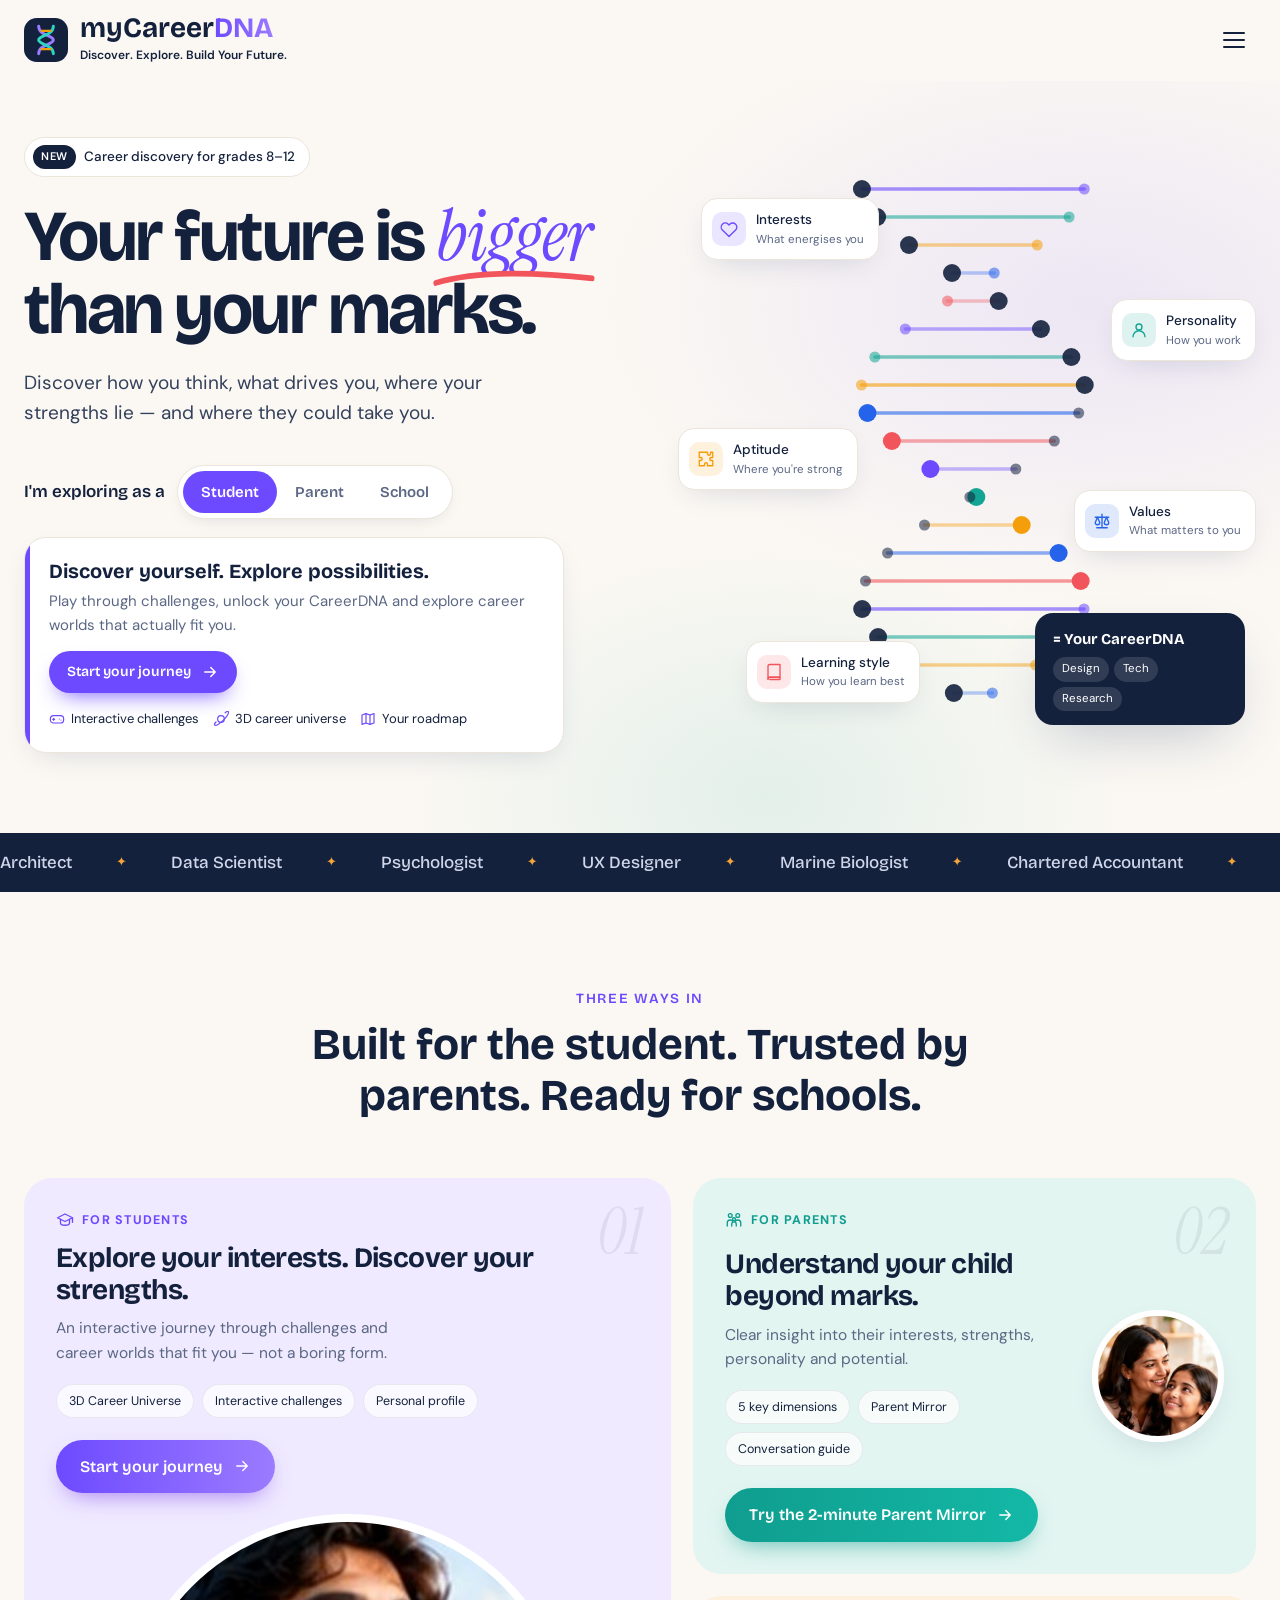
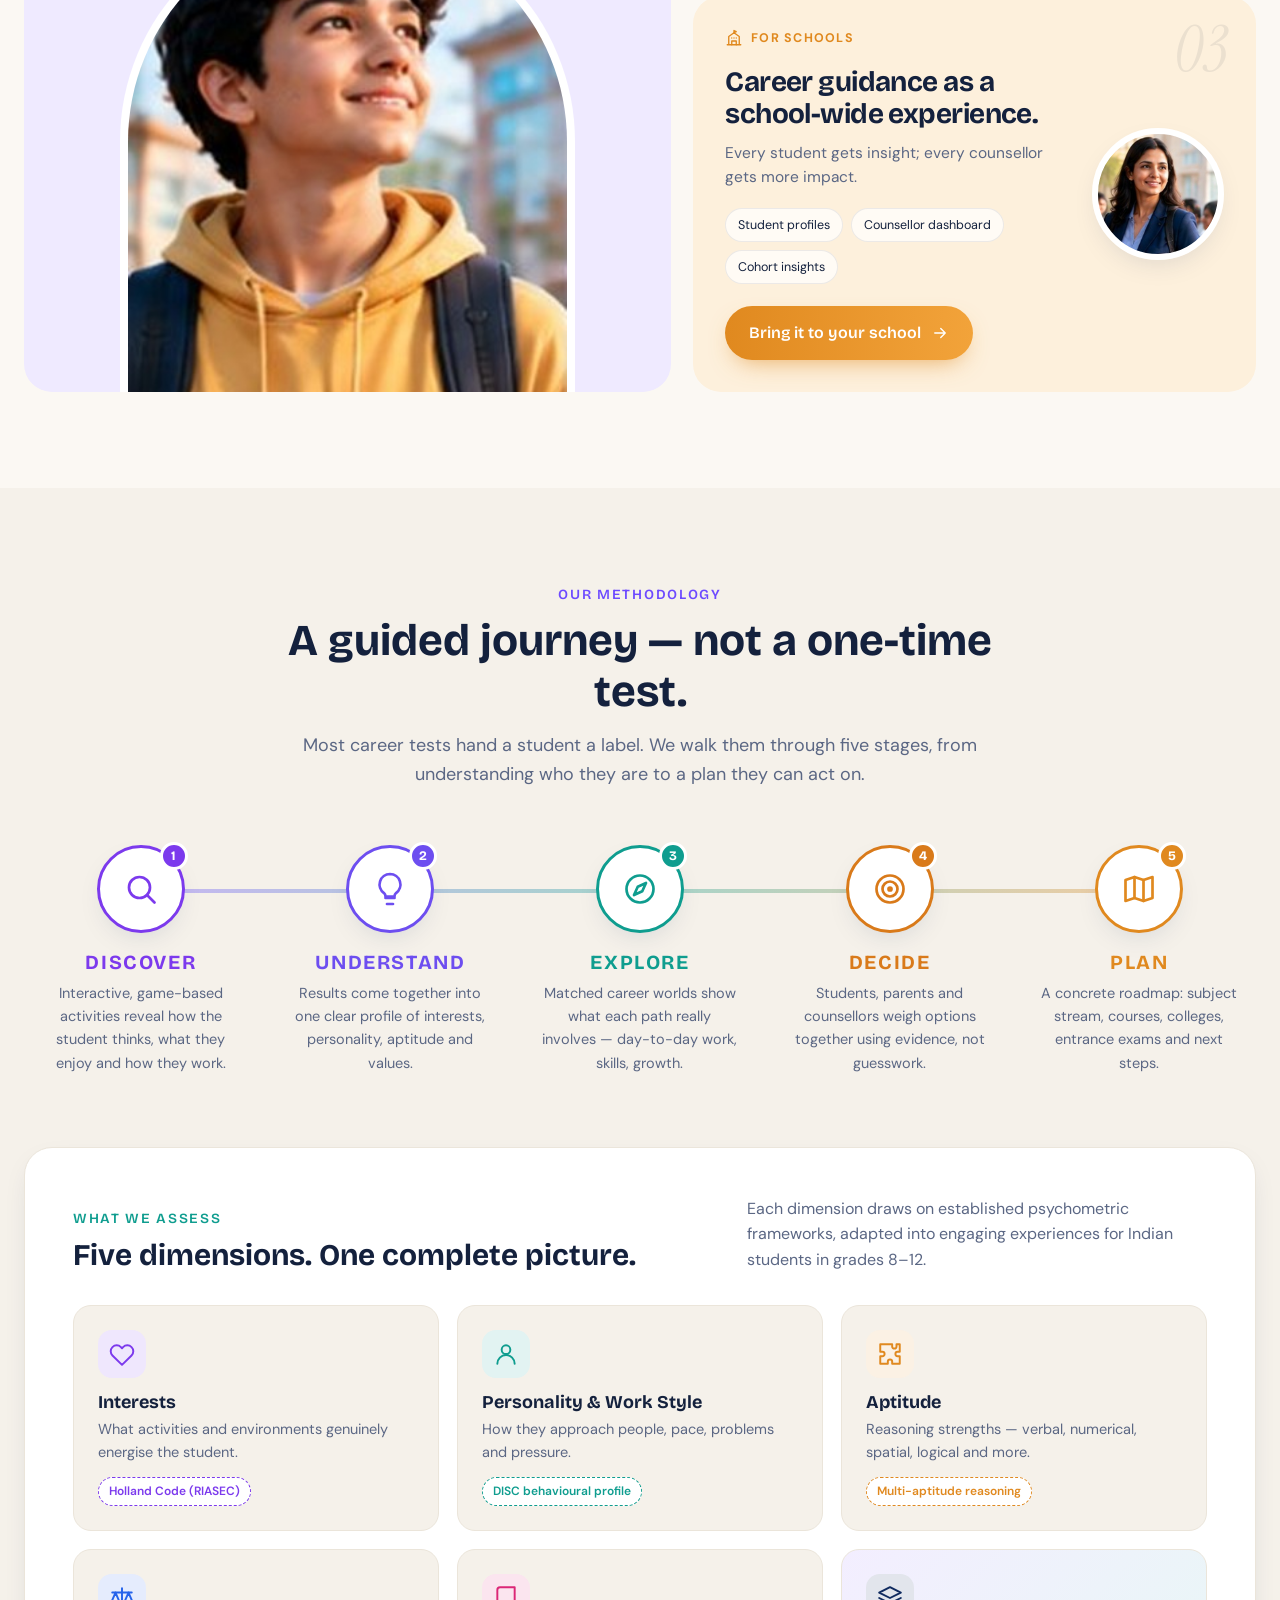
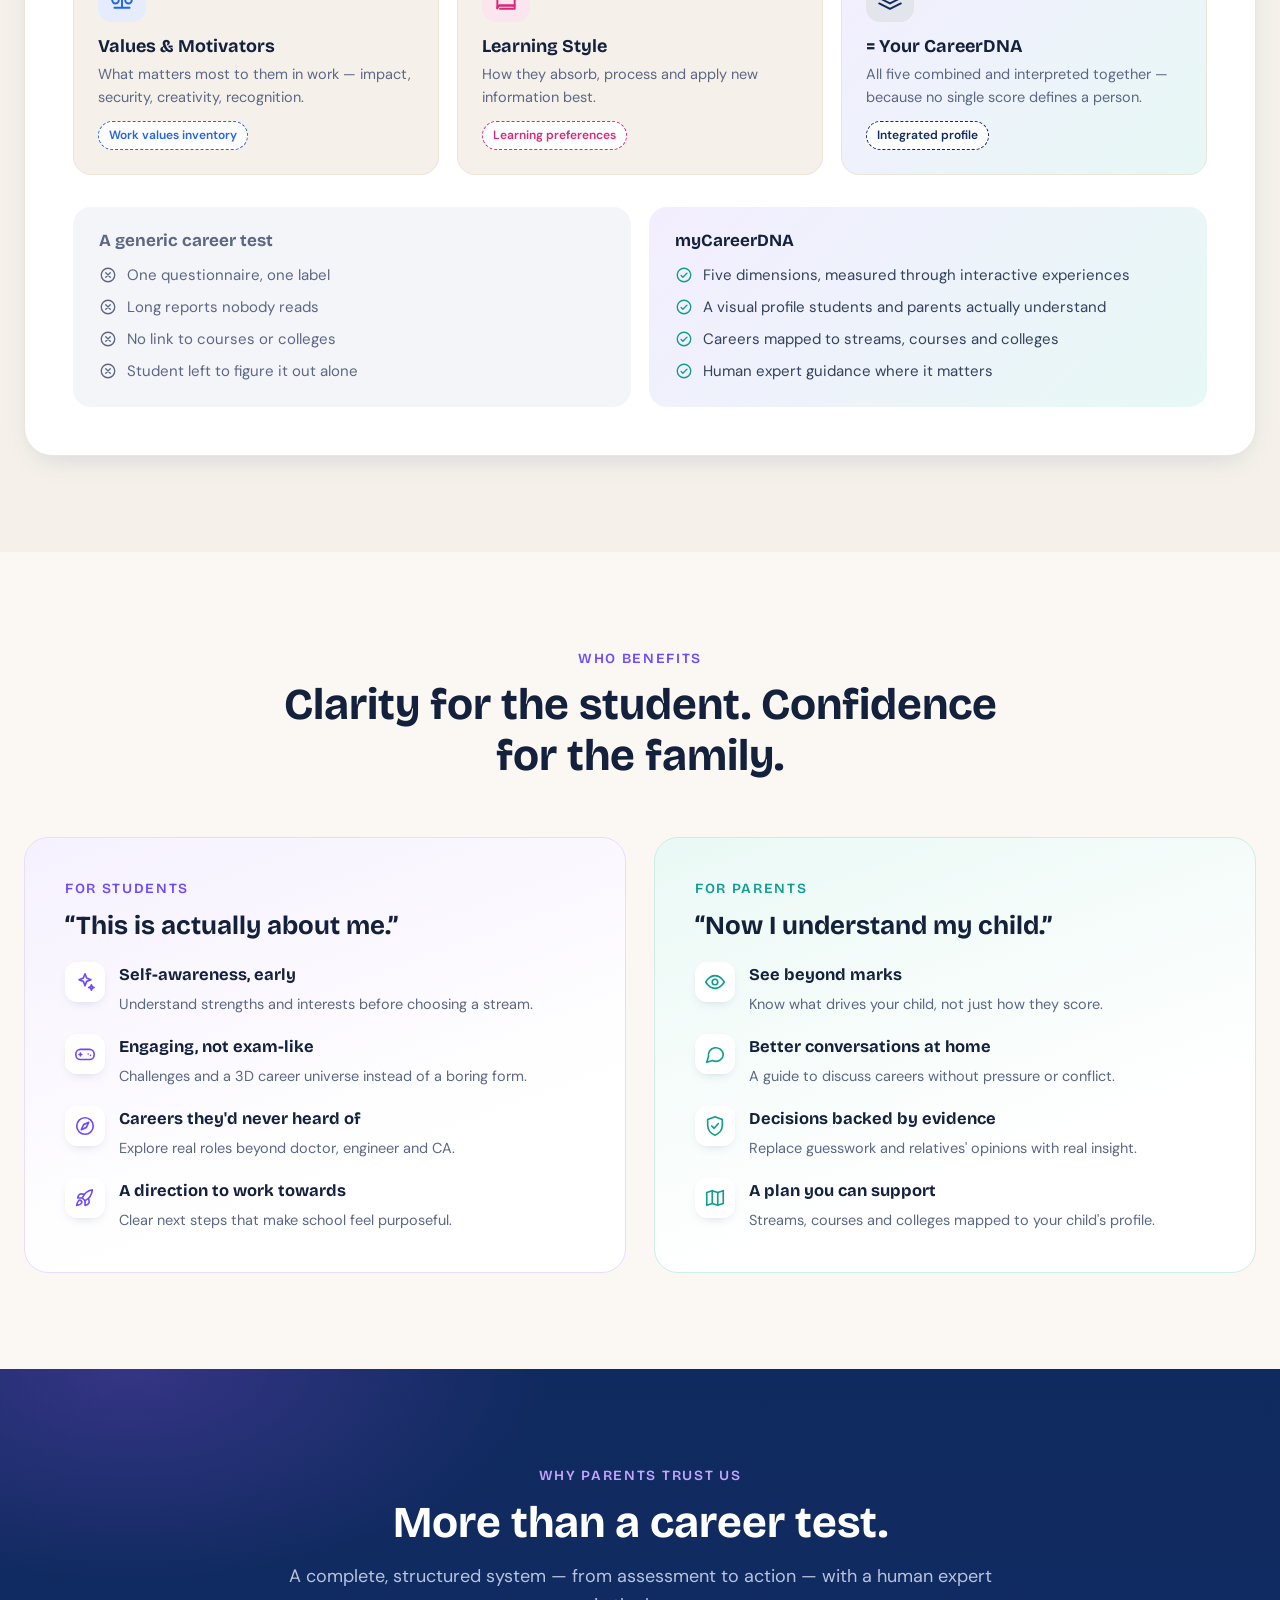
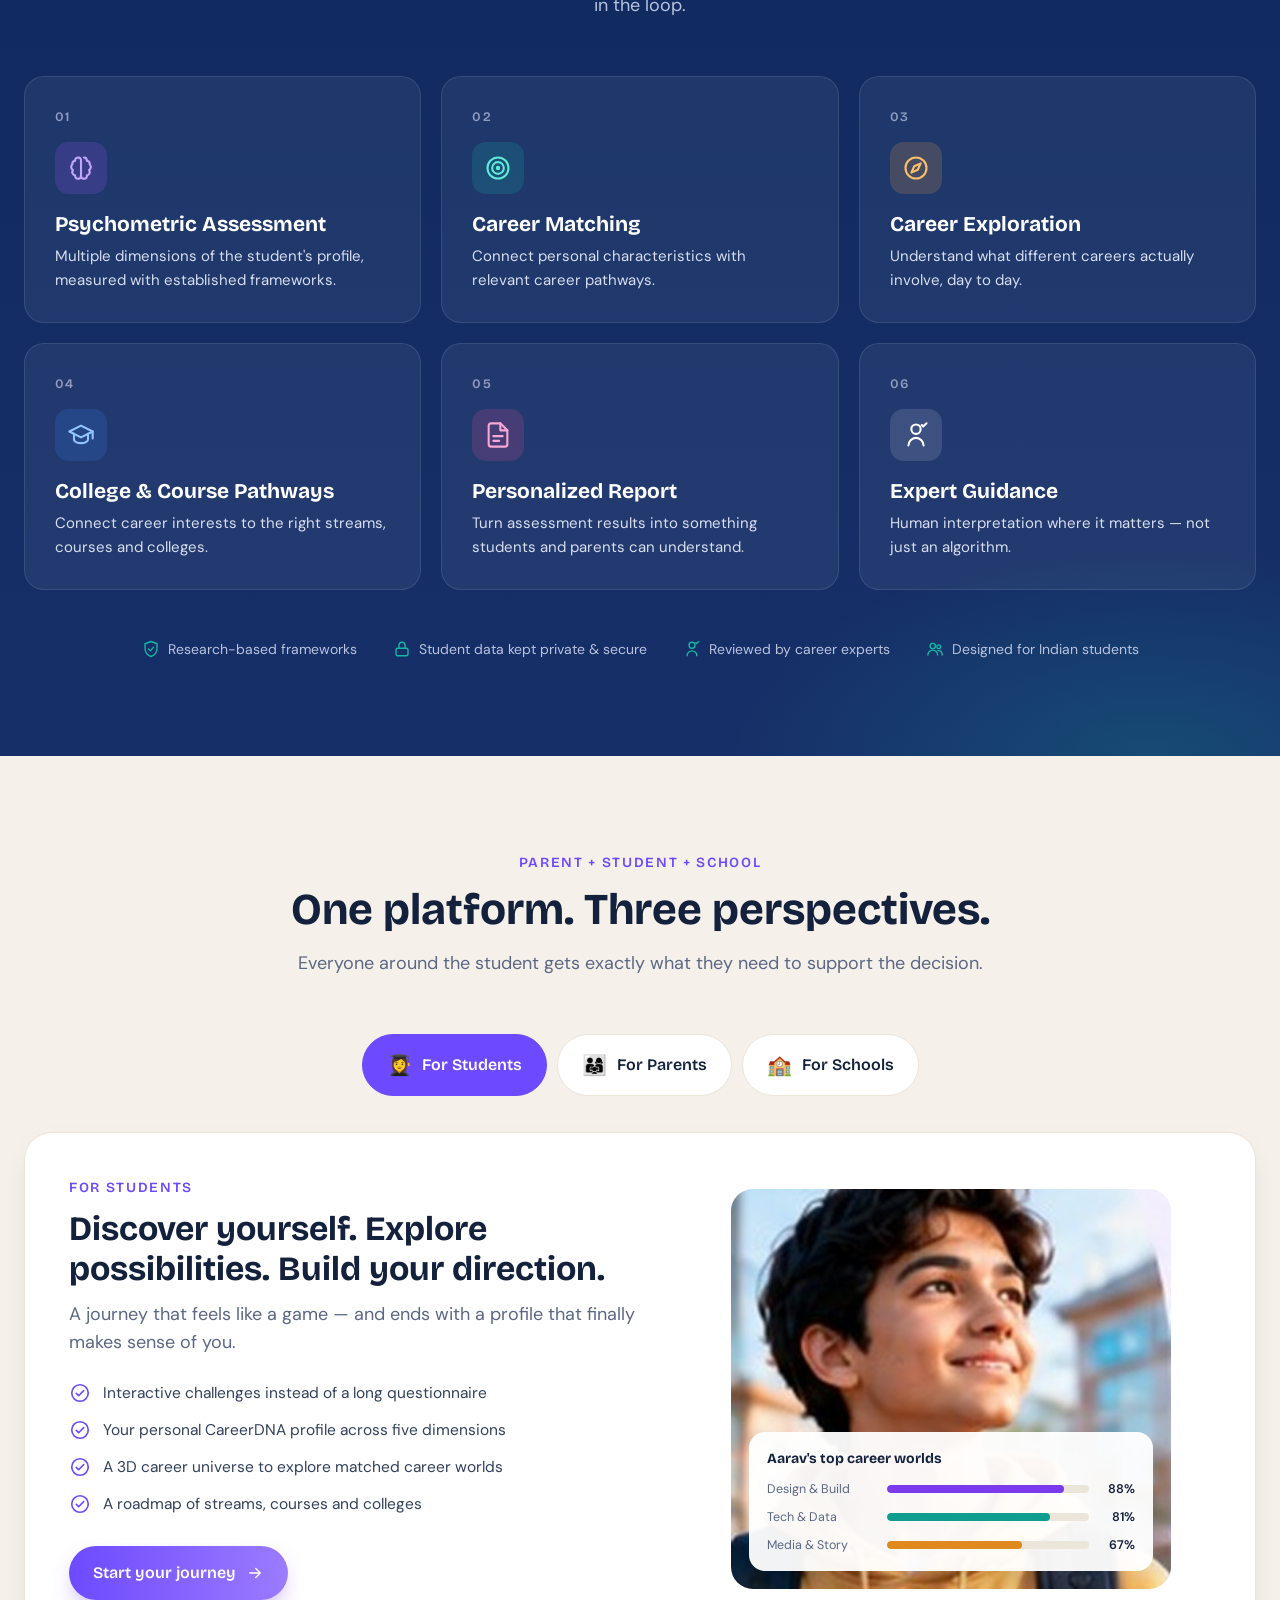
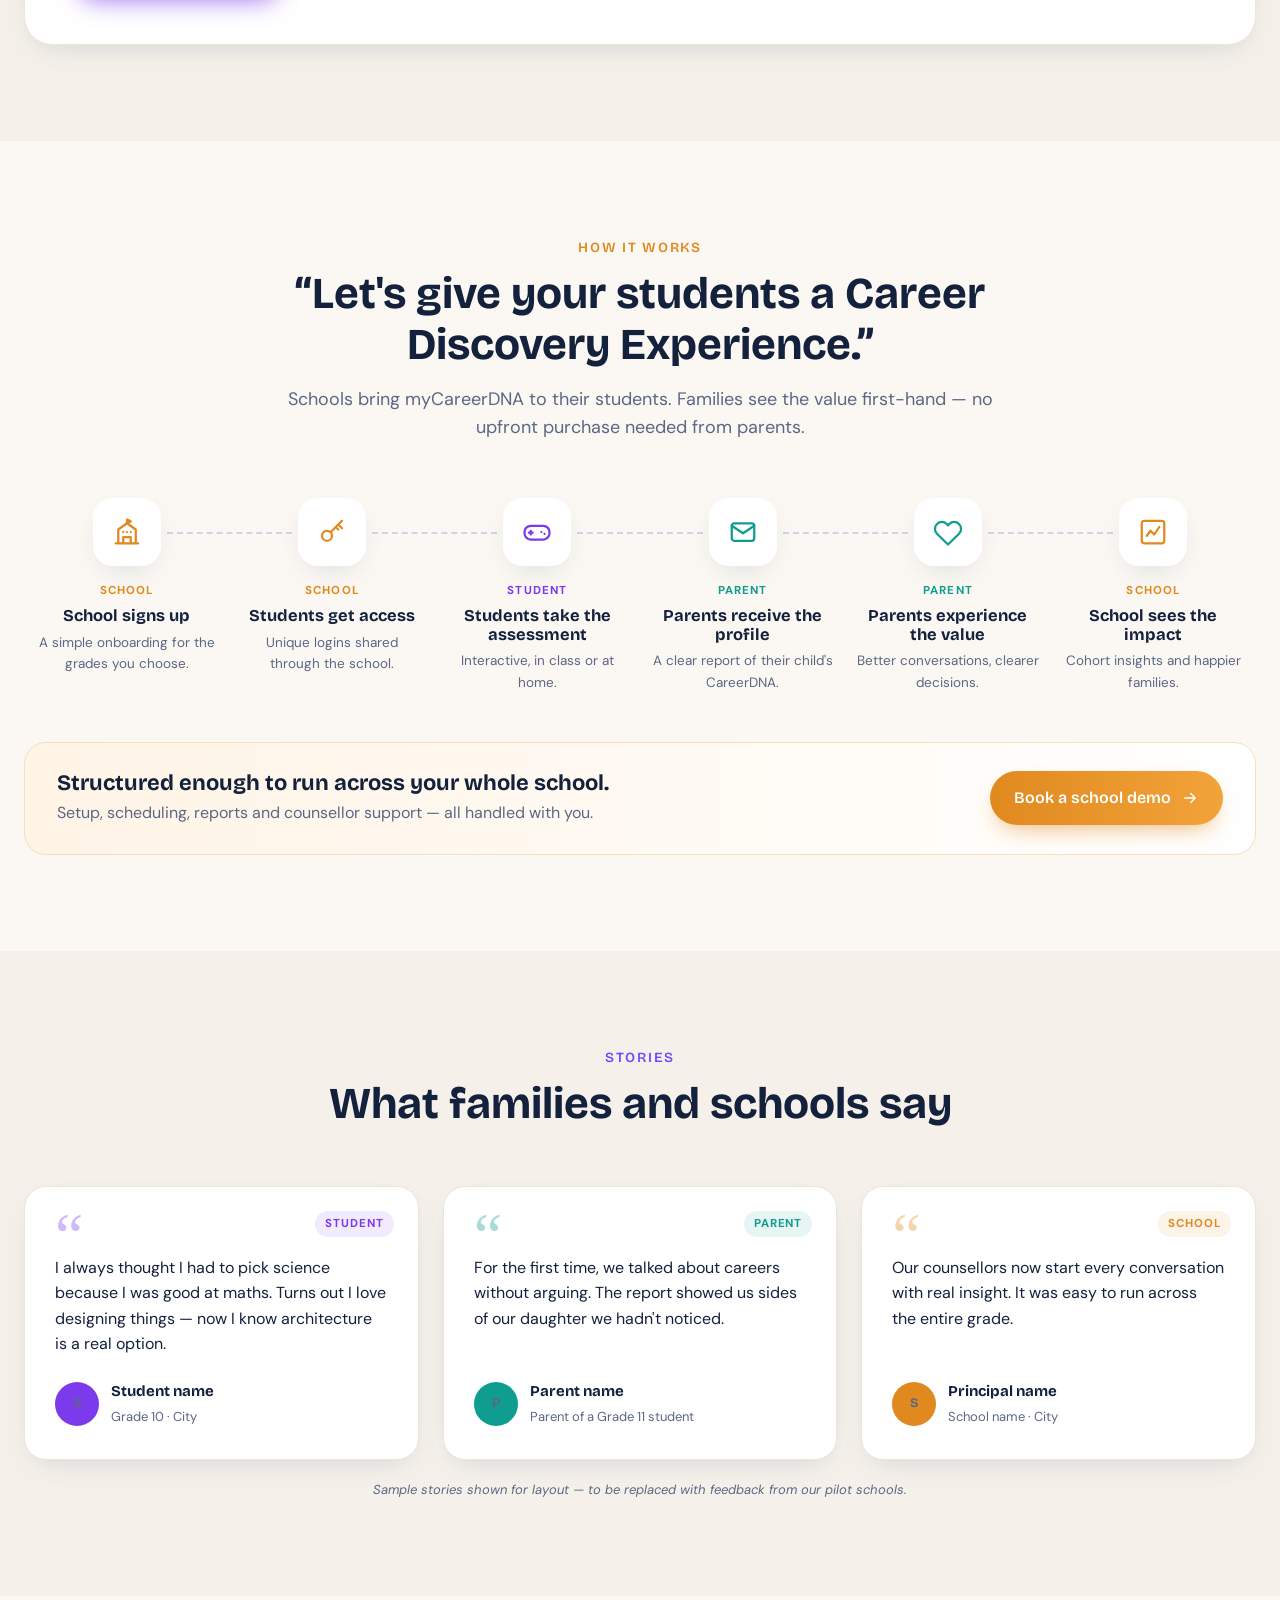
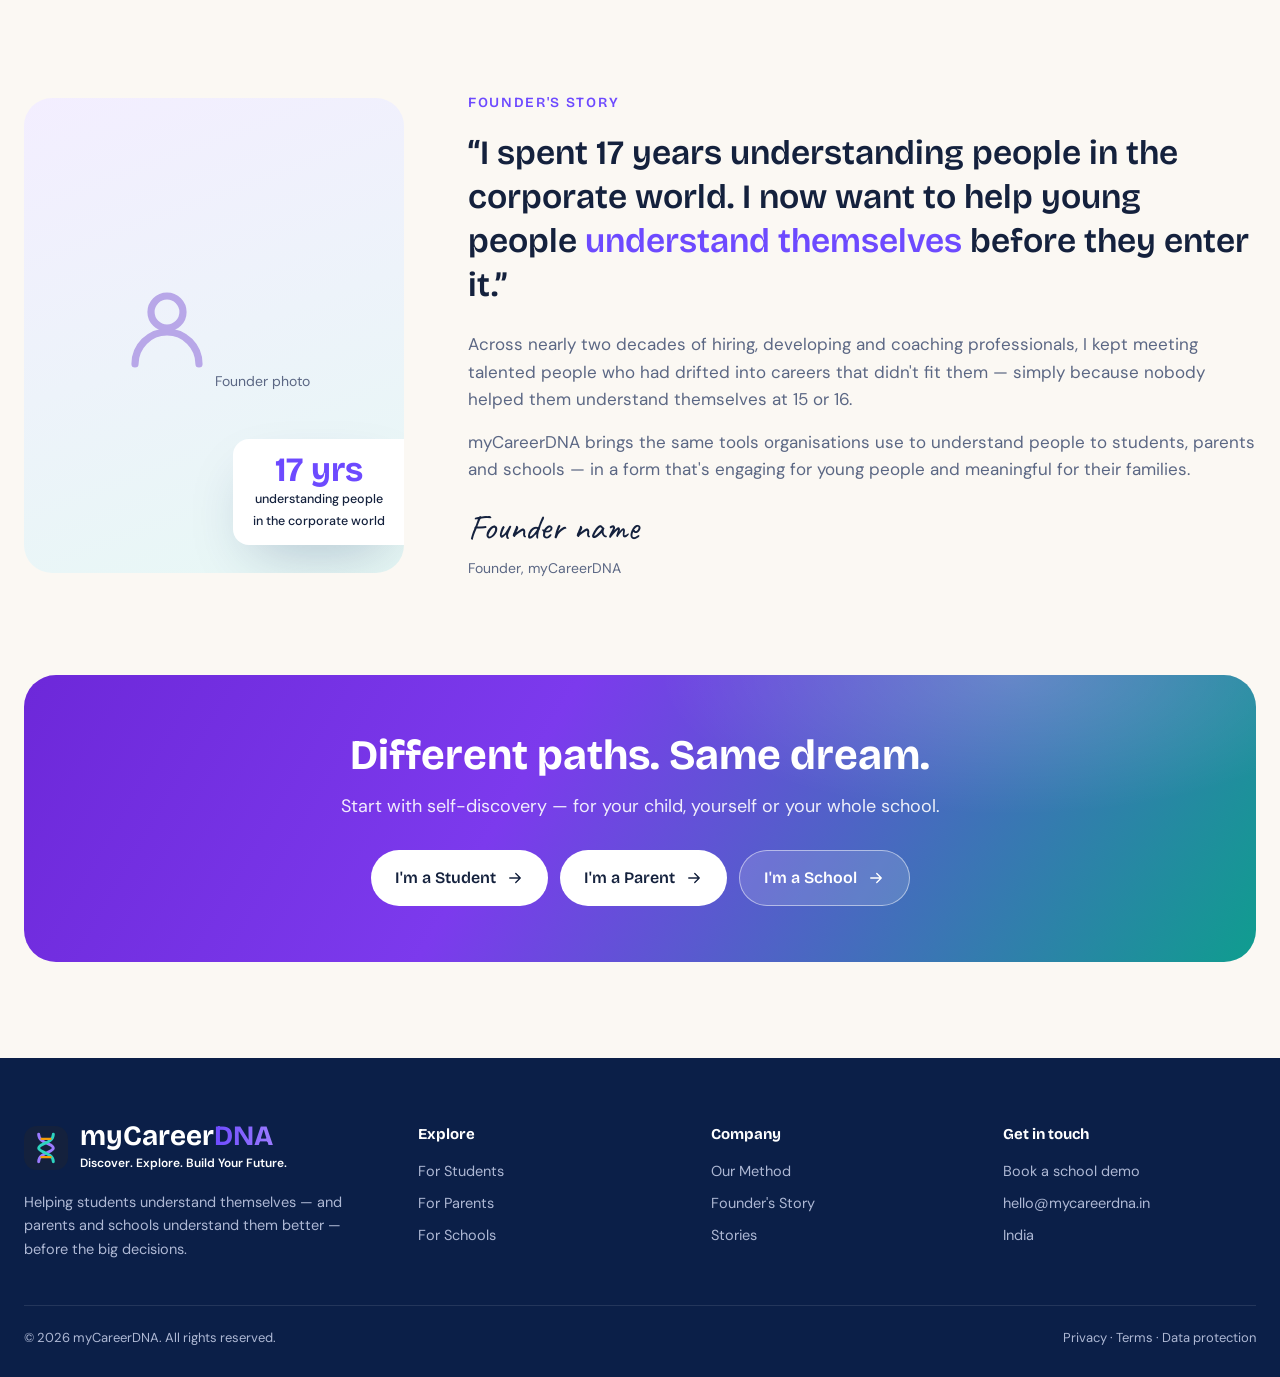
==== commit 30823590: "Add myCareerDNA marketing site: home + student, parent, school pages" ====
--- a/index.html
+++ b/index.html
@@ -7,83 +7,95 @@
   <meta name="description" content="Career discovery for students, clarity for parents, structured guidance for schools." />
   <link rel="preconnect" href="https://fonts.googleapis.com" />
   <link rel="preconnect" href="https://fonts.gstatic.com" crossorigin />
-  <link href="https://fonts.googleapis.com/css2?family=Caveat:wght@500;600&family=Inter:wght@400;500;600&family=Outfit:wght@500;600;700&display=swap" rel="stylesheet" />
+  <link href="https://fonts.googleapis.com/css2?family=Bricolage+Grotesque:opsz,wght@12..96,500;12..96,600;12..96,700&family=Caveat:wght@500;600&family=DM+Sans:opsz,wght@9..40,400;9..40,500;9..40,600&family=Instrument+Serif:ital@0;1&display=swap" rel="stylesheet" />
   <link rel="stylesheet" href="css/styles.css" />
 </head>
 <body data-page="home" id="top">
 
 <!-- ================= HERO ================= -->
-<section class="hero">
-  <div class="hero-art" role="img" aria-label="Student looking at floating islands representing different career worlds"></div>
-  <div class="container">
-    <div class="hero-copy">
-      <div class="eyebrow">A brighter future starts with self-discovery</div>
-      <h1>Your future is <span class="grad">bigger</span> than your marks.</h1>
+<section class="hero2">
+  <div class="container hero2-grid">
+    <div>
+      <span class="pill-eyebrow"><b>NEW</b> Career discovery for grades 8–12</span>
+      <h1>Your future is <span class="serif">bigger<svg viewBox="0 0 200 20" preserveAspectRatio="none" aria-hidden="true"><path d="M3 14 C 50 4, 120 4, 197 10" fill="none" stroke="currentColor" stroke-width="5" stroke-linecap="round"/></svg></span> than your marks.</h1>
       <p class="lead">Discover how you think, what drives you, where your strengths lie — and where they could take you.</p>
 
-      <div class="chooser-label">Who are you exploring for?</div>
-      <div class="chooser">
-        <a class="choice choice--student" href="students.html">
-          <span class="ic"><i data-icon="cap"></i></span>
-          <span><strong>I'm a Student</strong><small>Discover myself <i data-icon="arrow"></i></small></span>
-        </a>
-        <a class="choice choice--parent" href="parents.html">
-          <span class="ic"><i data-icon="family"></i></span>
-          <span><strong>I'm a Parent</strong><small>Understand my child <i data-icon="arrow"></i></small></span>
-        </a>
-        <a class="choice choice--school" href="schools.html">
-          <span class="ic"><i data-icon="school"></i></span>
-          <span><strong>I'm a School</strong><small>Guide my students <i data-icon="arrow"></i></small></span>
-        </a>
-      </div>
-    </div>
-  </div>
-</section>
-
-<!-- ================= AUDIENCE CARDS ================= -->
-<section class="section" style="padding-top:56px">
-  <div class="container">
-    <div class="aud-grid">
-      <article class="aud-card aud-card--student reveal">
-        <div class="aud-top">
-          <div class="aud-photo" style="background-image:url(assets/student.jpg)"></div>
-          <div class="aud-body">
-            <div class="eyebrow"><i data-icon="cap"></i> For Students</div>
-            <h3>Explore your interests. Discover your strengths.</h3>
-            <p>Experience an interactive journey to uncover career worlds that fit you.</p>
-            <a class="btn btn--purple" href="students.html">Start Your Journey <i data-icon="arrow"></i></a>
-          </div>
-        </div>
-        <div class="aud-feats"><span><i data-icon="planet"></i>3D Career Universe</span><span><i data-icon="gamepad"></i>Interactive Challenges</span><span><i data-icon="user"></i>Personalized Profile</span></div>
-      </article>
-
-      <article class="aud-card aud-card--parent reveal">
-        <div class="aud-top">
-          <div class="aud-photo" style="background-image:url(assets/parent.jpg)"></div>
-          <div class="aud-body">
-            <div class="eyebrow"><i data-icon="family"></i> For Parents</div>
+      <div class="switch-wrap">
+        <div class="switch-label">I'm exploring as a
+          <div class="seg" role="tablist" aria-label="Choose who you are">
+            <span class="thumb"></span>
+            <button role="tab" data-aud="student" aria-selected="true">Student</button>
+            <button role="tab" data-aud="parent" aria-selected="false">Parent</button>
+            <button role="tab" data-aud="school" aria-selected="false">School</button>
+          </div>
+        </div>
+        <div class="preview" id="aud-preview" aria-live="polite"></div>
+      </div>
+    </div>
+
+    <div class="helix-stage" aria-label="Your CareerDNA: five dimensions woven together">
+      <svg class="helix" id="helix" viewBox="0 0 460 560" preserveAspectRatio="xMidYMid meet" aria-hidden="true"></svg>
+      <div class="helix-card h1" style="--c:#6d4aff"><span class="dot"><i data-icon="heart"></i></span><div>Interests<small>What energises you</small></div></div>
+      <div class="helix-card h2" style="--c:#12a594"><span class="dot"><i data-icon="user"></i></span><div>Personality<small>How you work</small></div></div>
+      <div class="helix-card h3" style="--c:#f59e0b"><span class="dot"><i data-icon="puzzle"></i></span><div>Aptitude<small>Where you're strong</small></div></div>
+      <div class="helix-card h4" style="--c:#2563eb"><span class="dot"><i data-icon="scale"></i></span><div>Values<small>What matters to you</small></div></div>
+      <div class="helix-card h5" style="--c:#f2545b"><span class="dot"><i data-icon="book"></i></span><div>Learning style<small>How you learn best</small></div></div>
+      <div class="helix-result"><b>= Your CareerDNA</b><div class="tags"><span>Design</span><span>Tech</span><span>Research</span></div></div>
+    </div>
+  </div>
+</section>
+
+<div class="strip" aria-hidden="true">
+  <div class="strip-track">
+    <span>Architect</span><span>Data Scientist</span><span>Psychologist</span><span>UX Designer</span><span>Marine Biologist</span><span>Chartered Accountant</span><span>Game Developer</span><span>Journalist</span><span>Civil Servant</span><span>Aerospace Engineer</span><span>Chef</span><span>Doctor</span><span>Entrepreneur</span><span>Animator</span>
+    <span>Architect</span><span>Data Scientist</span><span>Psychologist</span><span>UX Designer</span><span>Marine Biologist</span><span>Chartered Accountant</span><span>Game Developer</span><span>Journalist</span><span>Civil Servant</span><span>Aerospace Engineer</span><span>Chef</span><span>Doctor</span><span>Entrepreneur</span><span>Animator</span>
+  </div>
+</div>
+
+<!-- ================= AUDIENCE BENTO ================= -->
+<section class="section">
+  <div class="container">
+    <div class="section-head reveal">
+      <div class="eyebrow">Three ways in</div>
+      <h2>Built for the student. Trusted by parents. Ready for schools.</h2>
+    </div>
+    <div class="bento">
+      <a class="tile tile--student reveal" href="students.html">
+        <span class="num">01</span>
+        <span class="tag"><i data-icon="cap"></i> For students</span>
+        <h3>Explore your interests. Discover your strengths.</h3>
+        <p>An interactive journey through challenges and career worlds that fit you — not a boring form.</p>
+        <div class="tile-links"><span>3D Career Universe</span><span>Interactive challenges</span><span>Personal profile</span></div>
+        <span class="btn btn--purple">Start your journey <i data-icon="arrow"></i></span>
+        <div class="arch" style="background-image:url(assets/student.jpg)"></div>
+      </a>
+      <a class="tile tile--parent reveal" href="parents.html">
+        <span class="num">02</span>
+        <div class="tile-side">
+          <div>
+            <span class="tag"><i data-icon="family"></i> For parents</span>
             <h3>Understand your child beyond marks.</h3>
-            <p>Get insights into their interests, strengths, personality and potential.</p>
-            <a class="btn btn--teal" href="parents.html">Try the 2-Minute Parent Mirror <i data-icon="arrow"></i></a>
-          </div>
-        </div>
-        <div class="aud-feats"><span><i data-icon="brain"></i>5 Key Dimensions</span><span><i data-icon="heart"></i>Parent Insights</span><span><i data-icon="chat"></i>Conversation Guide</span></div>
-      </article>
-
-      <article class="aud-card aud-card--school reveal">
-        <div class="aud-top">
-          <div class="aud-photo" style="background-image:url(assets/school.jpg)"></div>
-          <div class="aud-body">
-            <div class="eyebrow"><i data-icon="school"></i> For Schools</div>
-            <h3>Turn career guidance into a school-wide discovery experience.</h3>
-            <p>Give every student the right insights, and help your counsellors make greater impact.</p>
-            <a class="btn btn--orange" href="schools.html">Bring This to Your School <i data-icon="arrow"></i></a>
-          </div>
-        </div>
-        <div class="aud-feats"><span><i data-icon="user"></i>Student Profiles</span><span><i data-icon="chart"></i>Counsellor Dashboard</span><span><i data-icon="users"></i>Cohort Insights</span></div>
-      </article>
-    </div>
-    <div class="tagline-divider hand">Better insights. Brighter futures.</div>
+            <p>Clear insight into their interests, strengths, personality and potential.</p>
+            <div class="tile-links"><span>5 key dimensions</span><span>Parent Mirror</span><span>Conversation guide</span></div>
+            <span class="btn btn--teal">Try the 2-minute Parent Mirror <i data-icon="arrow"></i></span>
+          </div>
+          <div class="circle" style="background-image:url(assets/parent.jpg)"></div>
+        </div>
+      </a>
+      <a class="tile tile--school reveal" href="schools.html">
+        <span class="num">03</span>
+        <div class="tile-side">
+          <div>
+            <span class="tag"><i data-icon="school"></i> For schools</span>
+            <h3>Career guidance as a school-wide experience.</h3>
+            <p>Every student gets insight; every counsellor gets more impact.</p>
+            <div class="tile-links"><span>Student profiles</span><span>Counsellor dashboard</span><span>Cohort insights</span></div>
+            <span class="btn btn--orange">Bring it to your school <i data-icon="arrow"></i></span>
+          </div>
+          <div class="circle" style="background-image:url(assets/school.jpg)"></div>
+        </div>
+      </a>
+    </div>
   </div>
 </section>
 
@@ -426,5 +438,6 @@
 </section>
 
 <script src="js/main.js"></script>
+<script src="js/home.js"></script>
 </body>
 </html>
--- a/css/styles.css
+++ b/css/styles.css
@@ -2,16 +2,16 @@
    myCareerDNA — shared styles
    ========================================================= */
 :root {
-  --navy: #0f2a5f;
-  --navy-2: #1d3a78;
+  --navy: #14213d;
+  --navy-2: #243b6b;
   --ink: #33415c;
   --muted: #5b6784;
-  --line: #e6e9f2;
+  --line: #ebe5da;
   --bg: #ffffff;
-  --bg-soft: #f7f8fc;
-
-  --purple: #7c3aed;
-  --purple-2: #a855f7;
+  --bg-soft: #f5f1ea;
+
+  --purple: #6d4aff;
+  --purple-2: #9b7bff;
   --purple-soft: #f3eeff;
   --teal: #0f9d8f;
   --teal-2: #14b8a6;
@@ -25,9 +25,12 @@
   --shadow: 0 10px 30px -12px rgba(15, 42, 95, 0.18);
   --shadow-lg: 0 24px 60px -20px rgba(15, 42, 95, 0.28);
 
-  --font-head: "Outfit", system-ui, sans-serif;
-  --font-body: "Inter", system-ui, sans-serif;
+  --font-head: "Bricolage Grotesque", system-ui, sans-serif;
+  --font-body: "DM Sans", system-ui, sans-serif;
   --font-hand: "Caveat", cursive;
+  --font-serif: "Instrument Serif", Georgia, serif;
+  --cream: #fbf8f3;
+  --coral: #f2545b;
   --max: 1280px;
 }
 
@@ -36,7 +39,7 @@
 body {
   font-family: var(--font-body);
   color: var(--ink);
-  background: var(--bg);
+  background: var(--cream);
   line-height: 1.6;
   -webkit-font-smoothing: antialiased;
   overflow-x: hidden;
@@ -79,6 +82,7 @@
 .btn--purple { background: linear-gradient(90deg, var(--purple), var(--purple-2)); color: #fff; box-shadow: 0 10px 24px -10px rgba(124,58,237,.7); }
 .btn--teal { background: linear-gradient(90deg, var(--teal), var(--teal-2)); color: #fff; box-shadow: 0 10px 24px -10px rgba(15,157,143,.7); }
 .btn--orange { background: linear-gradient(90deg, var(--orange), var(--orange-2)); color: #fff; box-shadow: 0 10px 24px -10px rgba(224,137,31,.7); }
+.btn--navy { background: var(--navy); color: #fff; box-shadow: 0 10px 24px -12px rgba(20,33,61,.6); }
 .btn--ghost { background: #fff; color: var(--navy); border: 1.5px solid var(--line); }
 .btn--ghost:hover { border-color: var(--purple); }
 .btn--sm { padding: 10px 18px; font-size: 14px; }
@@ -86,7 +90,7 @@
 /* ---------- Header ---------- */
 .site-header {
   position: sticky; top: 0; z-index: 50;
-  background: rgba(255,255,255,.9);
+  background: rgba(251,248,243,.88);
   backdrop-filter: blur(12px);
   border-bottom: 1px solid transparent;
   transition: border-color .2s, box-shadow .2s;
@@ -94,7 +98,7 @@
 .site-header.scrolled { border-color: var(--line); box-shadow: 0 4px 20px -12px rgba(15,42,95,.2); }
 .nav { display: flex; align-items: center; justify-content: space-between; height: 80px; gap: 24px; }
 .logo { display: flex; align-items: center; gap: 12px; }
-.logo svg { width: 52px; height: 52px; flex-shrink: 0; }
+.logo svg { width: 44px; height: 44px; flex-shrink: 0; }
 .logo-name { font-family: var(--font-head); font-weight: 700; font-size: 28px; color: var(--navy); line-height: 1; }
 .logo-name span { background: linear-gradient(90deg, var(--purple), var(--purple-2)); -webkit-background-clip: text; background-clip: text; color: transparent; }
 .logo-tag { font-size: 12px; font-weight: 600; color: var(--navy); margin-top: 4px; white-space: nowrap; }
@@ -109,68 +113,82 @@
 .nav-toggle { display: none; width: 44px; height: 44px; border-radius: 10px; }
 .nav-toggle span { display: block; width: 22px; height: 2px; background: var(--navy); margin: 5px auto; border-radius: 2px; transition: .2s; }
 
-/* ---------- Hero ---------- */
-.hero {
-  position: relative; overflow: hidden;
-  background: linear-gradient(180deg, #eef3fb 0%, #e7eef9 60%, #eaf0f8 100%);
-  min-height: 560px;
-}
-.hero-art {
-  position: absolute; top: 0; right: 0; bottom: 0; width: 62%;
-  background: url("../assets/hero.jpg") right center / cover no-repeat;
-  -webkit-mask-image: linear-gradient(90deg, transparent 0%, #000 22%);
-          mask-image: linear-gradient(90deg, transparent 0%, #000 22%);
-}
-.hero .container { position: relative; z-index: 2; padding-top: 72px; padding-bottom: 72px; }
-.hero-copy { max-width: 640px; }
-.hero h1 { font-size: clamp(40px, 5.4vw, 66px); letter-spacing: -.02em; margin: 14px 0 22px; }
-.hero p.lead { font-size: 19px; color: var(--navy); max-width: 440px; }
-.chooser-label { margin: 40px 0 16px; font-family: var(--font-head); font-weight: 600; color: var(--navy); font-size: 17px; }
-.chooser { display: flex; gap: 14px; flex-wrap: wrap; }
-.choice {
-  display: flex; align-items: center; gap: 14px;
-  padding: 14px 18px; border-radius: 16px;
-  background: rgba(255,255,255,.88); backdrop-filter: blur(6px);
-  border: 1.5px solid rgba(255,255,255,.9);
-  box-shadow: var(--shadow);
-  transition: transform .2s, border-color .2s, box-shadow .2s;
-}
-.choice:hover { transform: translateY(-4px); box-shadow: var(--shadow-lg); }
-.choice .ic { width: 46px; height: 46px; border-radius: 50%; display: grid; place-items: center; flex-shrink: 0; }
-.choice .ic svg { width: 26px; height: 26px; }
-.choice strong { display: block; font-family: var(--font-head); font-weight: 600; font-size: 16px; }
-.choice small { font-size: 13px; color: var(--navy); display: inline-flex; align-items: center; gap: 4px; }
-.choice small svg { width: 13px; height: 13px; }
-.choice--student .ic { background: var(--purple-soft); color: var(--purple); } .choice--student strong { color: var(--purple); } .choice--student:hover { border-color: var(--purple-2); }
-.choice--parent .ic { background: var(--teal-soft); color: var(--teal); } .choice--parent strong { color: var(--teal); } .choice--parent:hover { border-color: var(--teal-2); }
-.choice--school .ic { background: var(--orange-soft); color: var(--orange); } .choice--school strong { color: var(--orange); } .choice--school:hover { border-color: var(--orange-2); }
-
-/* ---------- Audience cards ---------- */
-.aud-grid { display: grid; grid-template-columns: repeat(3, 1fr); gap: 28px; }
-.aud-card {
-  border-radius: var(--radius); overflow: hidden; box-shadow: var(--shadow);
-  display: flex; flex-direction: column; transition: transform .25s, box-shadow .25s;
-}
-.aud-card:hover { transform: translateY(-6px); box-shadow: var(--shadow-lg); }
-.aud-card--student { background: linear-gradient(135deg, #f6f1ff, #efe8ff); }
-.aud-card--parent { background: linear-gradient(135deg, #eefaf7, #e3f6f2); }
-.aud-card--school { background: linear-gradient(135deg, #fff8ee, #fdf0e0); }
-.aud-top { display: grid; grid-template-columns: 36% minmax(0,1fr); flex: 1; }
-.aud-photo { background-size: cover; background-position: center; min-height: 270px; border-bottom-right-radius: 40px; }
-.aud-body { min-width: 0; padding: 24px 20px 22px; display: flex; flex-direction: column; }
-.aud-body .eyebrow { display: flex; align-items: center; gap: 8px; font-size: 13px; }
-.aud-body .eyebrow svg { width: 22px; height: 22px; }
-.aud-body h3 { font-size: 21px; margin: 12px 0 10px; }
-.aud-body p { font-size: 14.5px; color: var(--muted); margin-bottom: 18px; flex: 1; }
-.aud-body .btn { align-self: flex-start; padding: 11px 16px; font-size: 13.5px; white-space: normal; line-height: 1.3; }
-.aud-feats { display: flex; justify-content: space-between; gap: 8px; padding: 16px 18px; border-top: 1px solid rgba(15,42,95,.07); background: rgba(255,255,255,.5); }
-.aud-feats span { display: flex; align-items: center; gap: 7px; font-size: 12px; color: var(--navy); }
-.aud-feats svg { width: 20px; height: 20px; flex-shrink: 0; }
-.aud-card--student .aud-feats svg, .aud-card--student .eyebrow { color: var(--purple); }
-.aud-card--parent .aud-feats svg, .aud-card--parent .eyebrow { color: var(--teal); }
-.aud-card--school .aud-feats svg, .aud-card--school .eyebrow { color: var(--orange); }
-.tagline-divider { display: flex; align-items: center; justify-content: center; gap: 22px; margin-top: 56px; font-size: 30px; }
-.tagline-divider::before, .tagline-divider::after { content: ""; width: 48px; height: 1.5px; background: var(--navy); opacity: .6; }
+/* ---------- Hero (helix) ---------- */
+.hero2 { position: relative; overflow: hidden; padding: 56px 0 80px; background:
+  radial-gradient(700px 420px at 85% 30%, rgba(109,74,255,.10), transparent 70%),
+  radial-gradient(520px 360px at 60% 95%, rgba(18,165,148,.10), transparent 70%),
+  var(--cream); }
+.hero2-grid { display: grid; grid-template-columns: 1.05fr .95fr; gap: 40px; align-items: center; }
+.pill-eyebrow { display: inline-flex; align-items: center; gap: 8px; padding: 7px 14px 7px 8px; border-radius: 999px; background: #fff; border: 1px solid var(--line); font-size: 13.5px; font-weight: 500; color: var(--navy); }
+.pill-eyebrow b { background: var(--navy); color: #fff; font-size: 11px; font-weight: 600; letter-spacing: .06em; padding: 3px 8px; border-radius: 999px; }
+.hero2 h1 { font-size: clamp(42px, 5.6vw, 76px); letter-spacing: -.035em; line-height: 1.02; margin: 22px 0 22px; font-weight: 700; }
+.serif { font-family: var(--font-serif); font-style: italic; font-weight: 400; letter-spacing: -.01em; color: var(--purple); position: relative; white-space: nowrap; }
+.serif svg { position: absolute; left: -2%; bottom: -.12em; width: 104%; height: .32em; color: var(--coral); overflow: visible; }
+.hero2 .lead { font-size: 19px; color: var(--ink); max-width: 480px; }
+
+.switch-wrap { margin-top: 36px; }
+.switch-label { font-family: var(--font-head); font-weight: 600; color: var(--navy); font-size: 17px; display: flex; align-items: center; gap: 12px; flex-wrap: wrap; }
+.seg { display: inline-flex; padding: 5px; background: #fff; border: 1px solid var(--line); border-radius: 999px; box-shadow: 0 6px 20px -12px rgba(20,33,61,.25); position: relative; }
+.seg button { position: relative; z-index: 1; padding: 9px 18px; border-radius: 999px; font-family: var(--font-head); font-weight: 600; font-size: 15px; color: var(--muted); transition: color .25s; display: inline-flex; gap: 6px; align-items: center; }
+.seg button[aria-selected="true"] { color: #fff; }
+.seg .thumb { position: absolute; top: 5px; bottom: 5px; border-radius: 999px; background: var(--navy); transition: left .35s cubic-bezier(.4,1.3,.5,1), width .35s cubic-bezier(.4,1.3,.5,1), background .35s; }
+.preview { margin-top: 18px; background: #fff; border: 1px solid var(--line); border-radius: 22px; padding: 22px 24px; max-width: 540px; box-shadow: var(--shadow); position: relative; overflow: hidden; }
+.preview::before { content: ""; position: absolute; left: 0; top: 0; bottom: 0; width: 5px; background: var(--acc, var(--purple)); transition: background .3s; }
+.preview h3 { font-size: 20px; margin-bottom: 6px; }
+.preview p { font-size: 15px; color: var(--muted); margin-bottom: 14px; }
+.preview .row { display: flex; align-items: center; gap: 16px; flex-wrap: wrap; }
+.preview .mini { display: flex; gap: 14px; flex-wrap: wrap; font-size: 13px; color: var(--navy); }
+.preview .mini span { display: inline-flex; align-items: center; gap: 6px; }
+.preview .mini svg { width: 16px; height: 16px; color: var(--acc); }
+.preview-body { animation: fade .35s ease; }
+.btn--dyn { background: var(--acc, var(--purple)); color: #fff; box-shadow: 0 10px 22px -10px var(--acc, var(--purple)); }
+
+.helix-stage { position: relative; height: 560px; }
+.helix-stage svg.helix { position: absolute; inset: 0; width: 100%; height: 100%; }
+.helix-card { position: absolute; background: #fff; border: 1px solid var(--line); border-radius: 16px; padding: 10px 14px 10px 10px; display: flex; align-items: center; gap: 10px; box-shadow: var(--shadow); font-size: 13.5px; color: var(--navy); font-weight: 500; animation: bob 6s ease-in-out infinite; }
+.helix-card .dot { width: 34px; height: 34px; border-radius: 10px; display: grid; place-items: center; background: color-mix(in srgb, var(--c) 14%, #fff); color: var(--c); }
+.helix-card .dot svg { width: 18px; height: 18px; }
+.helix-card small { display: block; font-size: 11.5px; color: var(--muted); font-weight: 400; }
+.helix-card.h1 { top: 6%; left: 2%; } .helix-card.h2 { top: 24%; right: 0; animation-delay: -1.2s; }
+.helix-card.h3 { top: 47%; left: -2%; animation-delay: -2.4s; } .helix-card.h4 { top: 58%; right: 0; animation-delay: -3.6s; }
+.helix-card.h5 { bottom: 4%; left: 10%; animation-delay: -4.8s; }
+.helix-result { position: absolute; right: 2%; bottom: 0; background: var(--navy); color: #fff; border-radius: 18px; padding: 14px 18px; box-shadow: var(--shadow-lg); font-size: 13px; max-width: 210px; }
+.helix-result b { font-family: var(--font-head); font-size: 15px; display: block; margin-bottom: 6px; }
+.helix-result .tags { display: flex; flex-wrap: wrap; gap: 5px; }
+.helix-result .tags span { background: rgba(255,255,255,.12); padding: 3px 9px; border-radius: 999px; font-size: 11.5px; }
+@keyframes bob { 0%,100% { transform: translateY(0); } 50% { transform: translateY(-8px); } }
+@media (prefers-reduced-motion: reduce) { .helix-card { animation: none; } }
+
+/* ---------- Marquee strip ---------- */
+.strip { background: var(--navy); color: #cfd6ea; overflow: hidden; padding: 16px 0; }
+.strip-track { display: flex; gap: 44px; width: max-content; animation: marquee 38s linear infinite; font-family: var(--font-head); font-size: 17px; font-weight: 500; }
+.strip-track span { display: inline-flex; align-items: center; gap: 44px; white-space: nowrap; }
+.strip-track span::after { content: "✦"; color: var(--orange-2); font-size: 13px; }
+@keyframes marquee { to { transform: translateX(-50%); } }
+@media (prefers-reduced-motion: reduce) { .strip-track { animation: none; } }
+
+/* ---------- Audience bento ---------- */
+.bento { display: grid; grid-template-columns: 1.15fr 1fr; grid-template-rows: auto auto; gap: 22px; }
+.tile { border-radius: 28px; padding: 32px; position: relative; overflow: hidden; display: flex; flex-direction: column; transition: transform .25s, box-shadow .25s; }
+.tile:hover { transform: translateY(-4px); box-shadow: var(--shadow-lg); }
+.tile h3 { font-size: 28px; letter-spacing: -.02em; margin: 12px 0 10px; }
+.tile p { color: var(--muted); font-size: 15.5px; max-width: 380px; }
+.tile .tag { display: inline-flex; align-items: center; gap: 8px; font-size: 12.5px; font-weight: 700; letter-spacing: .1em; text-transform: uppercase; }
+.tile .tag svg { width: 18px; height: 18px; }
+.tile-links { display: flex; flex-wrap: wrap; gap: 8px; margin: 18px 0 22px; }
+.tile-links span { font-size: 12.5px; padding: 6px 12px; border-radius: 999px; background: rgba(255,255,255,.7); color: var(--navy); border: 1px solid rgba(20,33,61,.08); }
+.tile .btn { align-self: flex-start; }
+.tile--student { grid-row: span 2; background: #efeaff; padding-bottom: 0; }
+.tile--student .tag { color: var(--purple); }
+.tile--student .arch { margin-top: auto; align-self: center; width: 78%; aspect-ratio: 1 / 1.05; border-radius: 999px 999px 0 0; background-size: cover; background-position: center 18%; border: 8px solid #fff; border-bottom: 0; }
+.tile--parent { background: #e3f5f1; }
+.tile--parent .tag { color: var(--teal); }
+.tile--school { background: #fdf0dc; }
+.tile--school .tag { color: var(--orange); }
+.tile-side { display: grid; grid-template-columns: 1fr 132px; gap: 20px; align-items: center; }
+.tile-side .circle { width: 132px; height: 132px; border-radius: 50%; background-size: cover; background-position: center 18%; border: 6px solid #fff; box-shadow: var(--shadow); }
+.tile .num { position: absolute; top: 22px; right: 28px; font-family: var(--font-serif); font-style: italic; font-size: 64px; line-height: 1; color: rgba(20,33,61,.08); }
+
 
 /* ---------- Methodology ---------- */
 .method { position: relative; }
@@ -477,7 +495,6 @@
 @media (max-width: 1100px) {
   .nav-links { gap: 20px; }
   .nav-links a { font-size: 14px; }
-  .aud-grid { grid-template-columns: 1fr; max-width: 640px; margin: 0 auto; }
   .flow { grid-template-columns: repeat(3, 1fr); row-gap: 40px; }
   .flow-step:nth-child(3)::after { display: none; }
 }
@@ -495,9 +512,6 @@
   .site-header.open .nav-toggle span:nth-child(3) { transform: translateY(-7px) rotate(-45deg); }
 }
 @media (max-width: 960px) {
-  .hero { min-height: 0; }
-  .hero-art { position: relative; width: 100%; height: 300px; -webkit-mask-image: linear-gradient(0deg, transparent 0%, #000 25%); mask-image: linear-gradient(0deg, transparent 0%, #000 25%); background-position: 30% center; }
-  .hero .container { padding-top: 8px; padding-bottom: 56px; }
   .journey { grid-template-columns: 1fr; gap: 28px; max-width: 420px; margin-left: auto; margin-right: auto; }
   .journey::before { left: 43px; right: auto; top: 20px; bottom: 20px; width: 4px; height: auto; background: linear-gradient(180deg, var(--purple), var(--teal), var(--orange)); }
   .step { display: grid; grid-template-columns: 88px 1fr; gap: 20px; text-align: left; align-items: center; }
@@ -518,11 +532,6 @@
   .logo svg { width: 42px; height: 42px; }
   .logo-name { font-size: 23px; }
   .logo-tag { font-size: 10.5px; }
-  .chooser { flex-direction: column; }
-  .choice { width: 100%; }
-  .aud-top { grid-template-columns: 1fr; }
-  .aud-photo { min-height: 240px; border-radius: 0; background-position: center 20%; }
-  .aud-feats { flex-wrap: wrap; }
   .dims-wrap { padding: 24px; }
   .dims, .trust-grid, .testi-grid, .feature-grid, .pricing-grid, .form-grid { grid-template-columns: 1fr; }
   .flow { grid-template-columns: 1fr; row-gap: 24px; }
@@ -535,12 +544,10 @@
   .tab { padding: 12px 16px; font-size: 14px; }
   .cta-inner { padding: 40px 22px; }
   .foot-grid { grid-template-columns: 1fr; }
-  .tagline-divider { font-size: 24px; }
   .dash-top { grid-template-columns: 1fr 1fr 1fr; gap: 8px; }
   .kpi b { font-size: 18px; }
   .report-mock .bars .bar { grid-template-columns: 100px 1fr 32px; }
 }
-.hero h1, .hero .eyebrow { max-width: 560px; }
 .partner-note { display: flex; gap: 18px; align-items: center; padding: 22px 26px; border-radius: 18px; background: #fff; border: 1.5px dashed var(--c, var(--teal)); margin-top: 32px; }
 .partner-note .ic { width: 48px; height: 48px; border-radius: 14px; flex-shrink: 0; display: grid; place-items: center; background: color-mix(in srgb, var(--c, var(--teal)) 12%, #fff); color: var(--c, var(--teal)); }
 .partner-note .ic svg { width: 26px; height: 26px; }
@@ -554,3 +561,16 @@
 @media (max-width: 960px) { .timeline { grid-template-columns: 1fr 1fr; } }
 @media (max-width: 640px) { .timeline { grid-template-columns: 1fr; } .partner-note { flex-direction: column; align-items: flex-start; } }
 @media (max-width: 640px) { .stats { gap: 16px; } .stats > div { flex: 1; min-width: 90px; } .stats b { font-size: 22px; } }
+
+@media (max-width: 1100px) { .hero2-grid { grid-template-columns: 1fr; } .helix-stage { height: 480px; max-width: 560px; width: 100%; margin: 0 auto; } }
+@media (max-width: 860px) { .bento { grid-template-columns: 1fr; } .tile--student { grid-row: auto; } .tile--student .arch { width: 60%; } }
+@media (max-width: 640px) {
+  .hero2 { padding: 36px 0 56px; }
+  .seg button { padding: 8px 12px; font-size: 14px; }
+  .helix-stage { height: 440px; }
+  .helix-card { font-size: 12px; padding: 8px 10px 8px 8px; } .helix-card .dot { width: 28px; height: 28px; } .helix-card small { display: none; }
+  .helix-result { display: none; }
+  .tile { padding: 24px; } .tile h3 { font-size: 23px; }
+  .tile-side { grid-template-columns: 1fr; } .tile-side .circle { width: 96px; height: 96px; order: -1; }
+  .tile--student .arch { width: 80%; }
+}
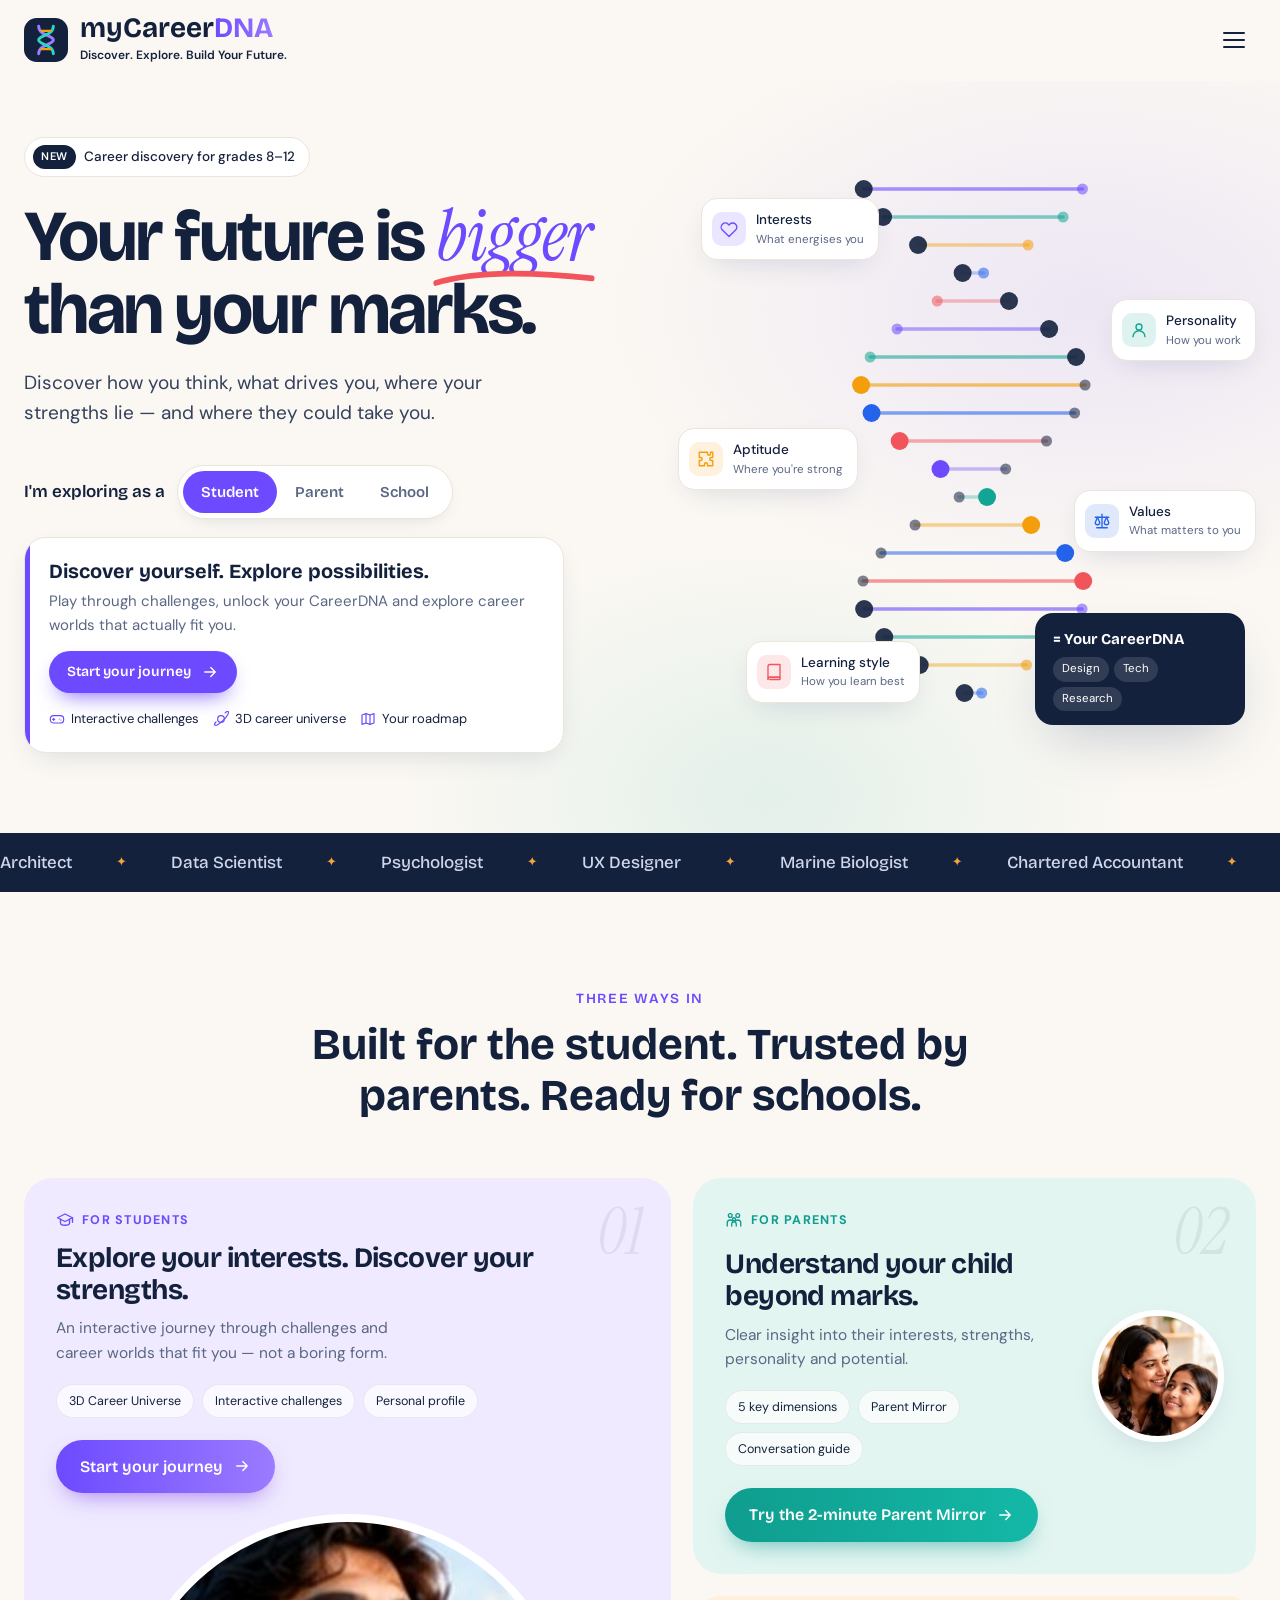
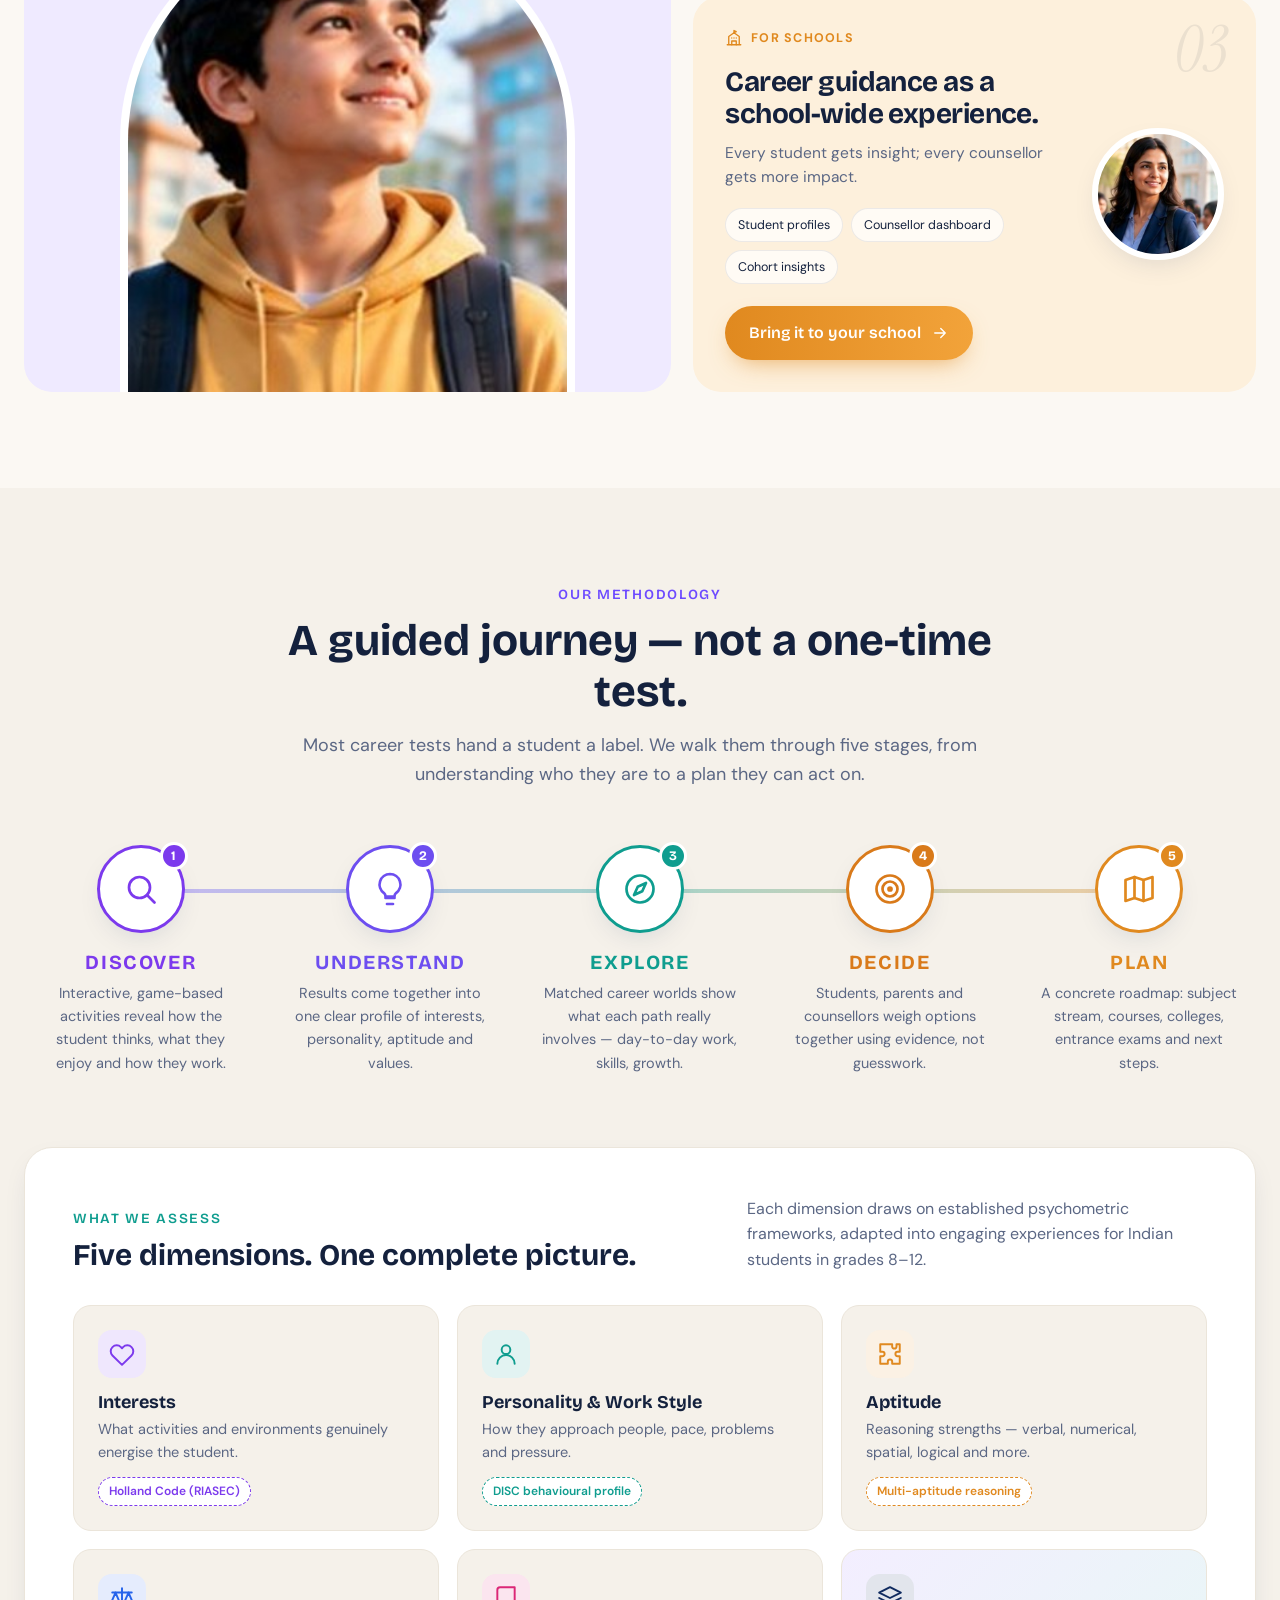
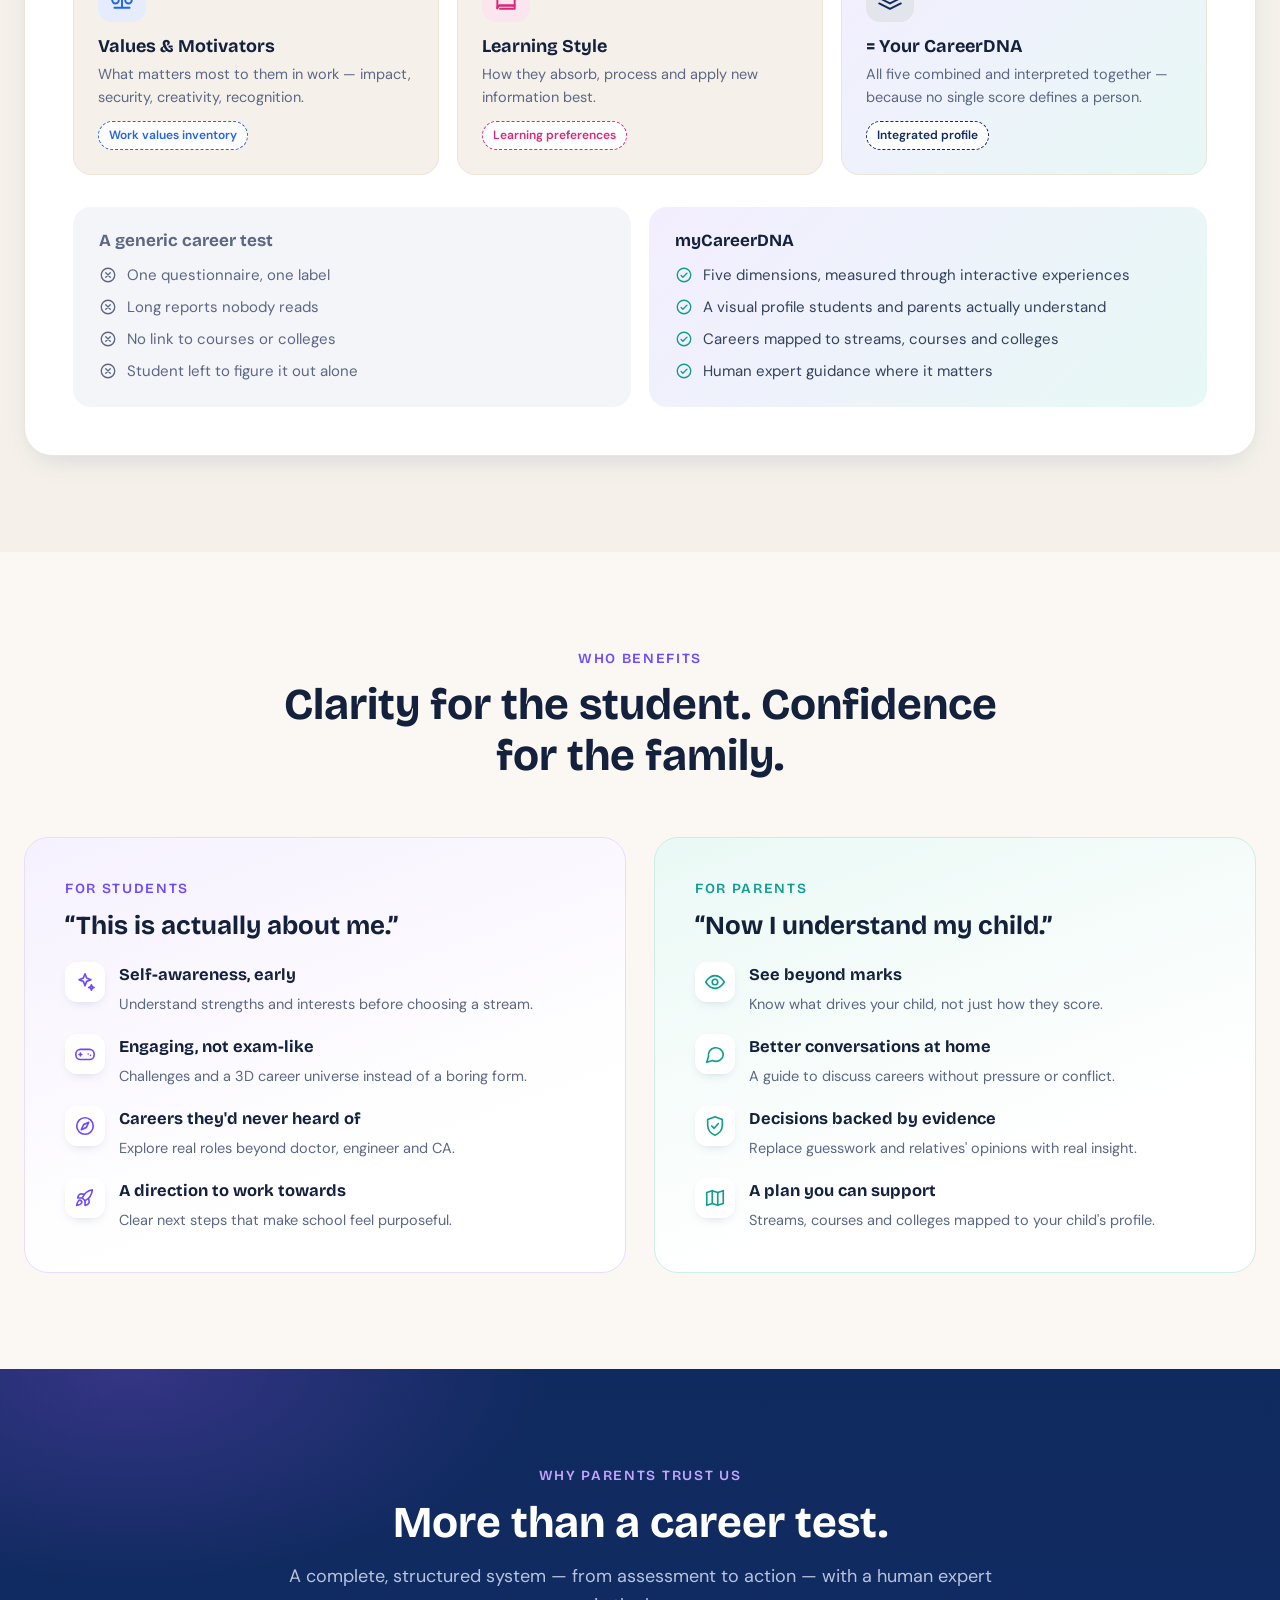
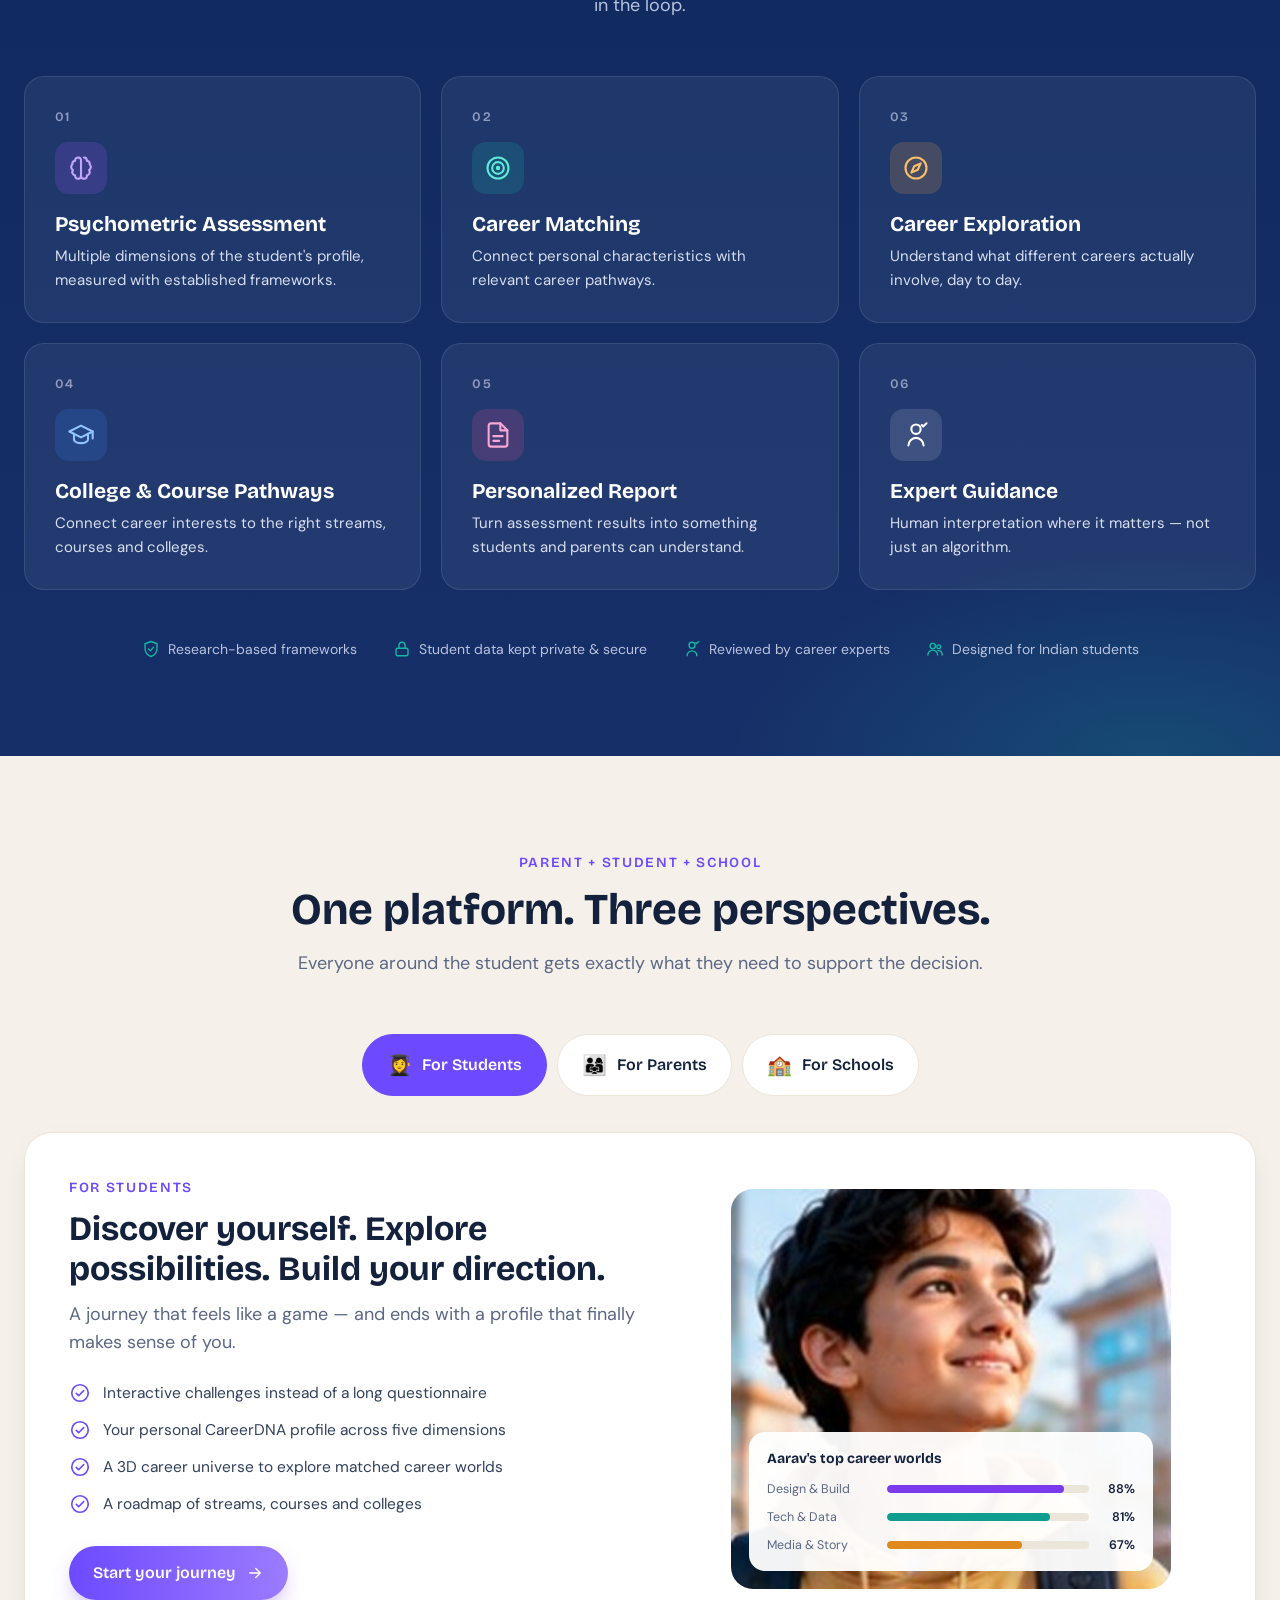
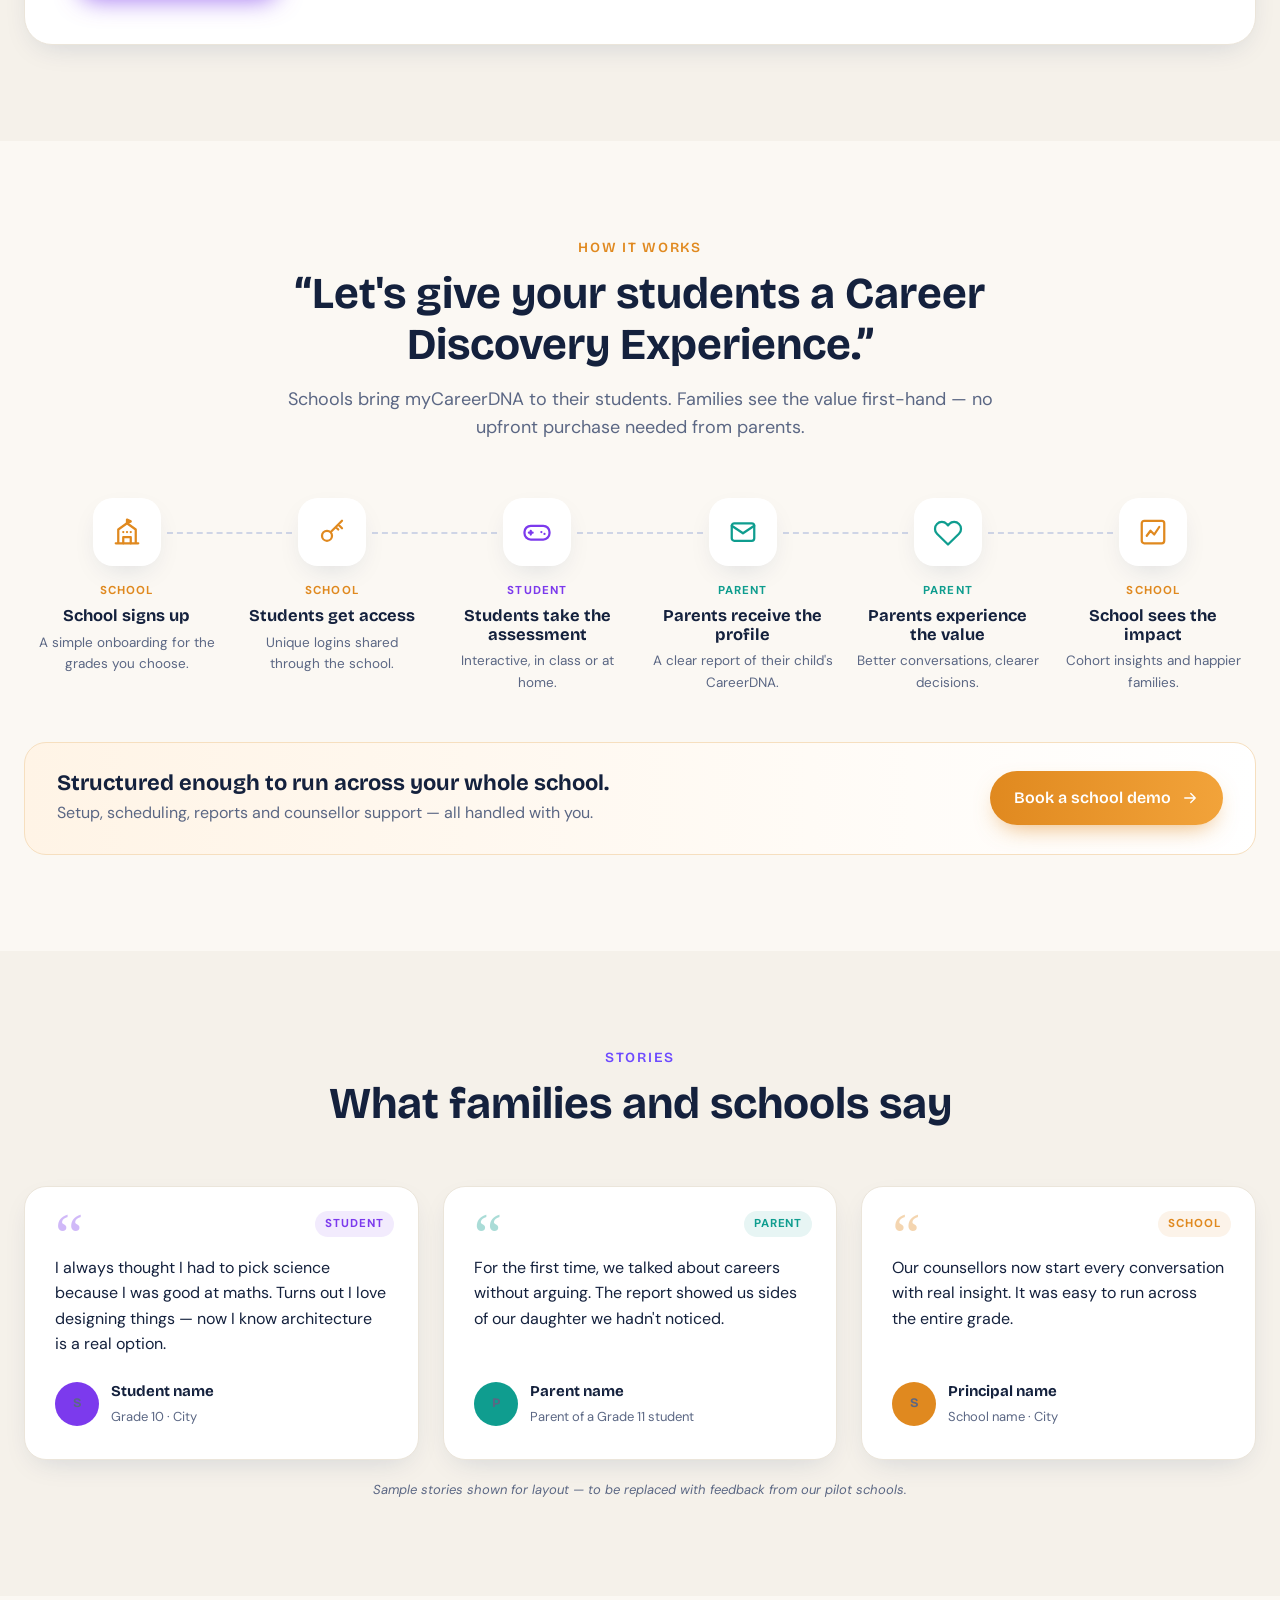
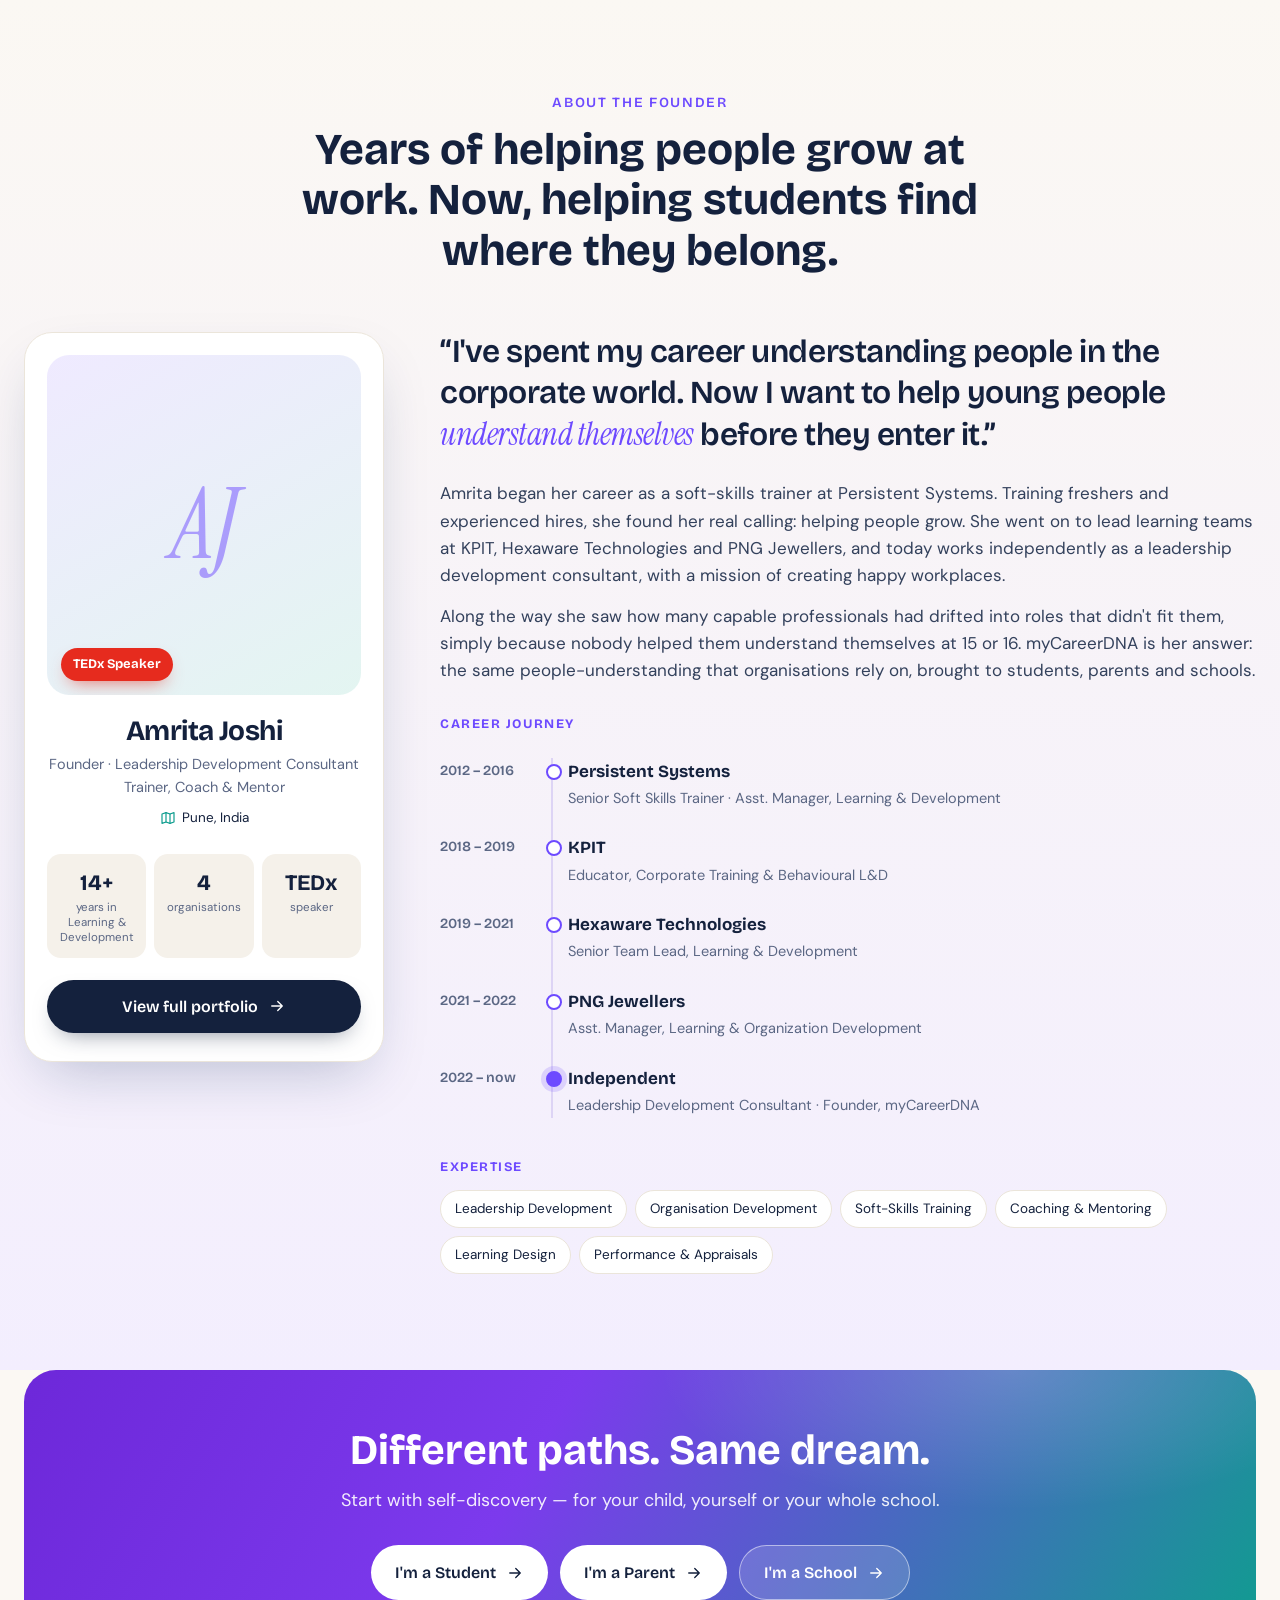
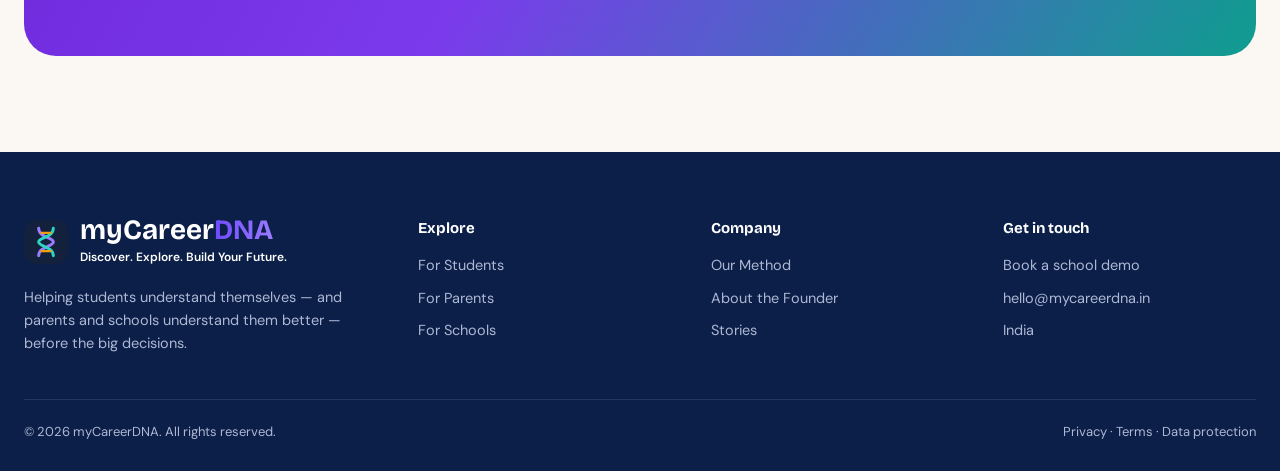
==== commit 2fa18706: "changed about me" ====
--- a/index.html
+++ b/index.html
@@ -405,19 +405,51 @@
   </div>
 </section>
 
-<!-- ================= FOUNDER ================= -->
-<section class="section" id="founder">
-  <div class="container founder">
-    <div class="founder-photo reveal">
-      <div><i data-icon="user"></i>Founder photo</div>
-      <div class="founder-stat"><b>17 yrs</b><span>understanding people<br />in the corporate world</span></div>
-    </div>
-    <div class="reveal">
-      <div class="eyebrow">Founder's story</div>
-      <blockquote>“I spent 17 years understanding people in the corporate world. I now want to help young people <em>understand themselves</em> before they enter it.”</blockquote>
-      <p>Across nearly two decades of hiring, developing and coaching professionals, I kept meeting talented people who had drifted into careers that didn't fit them — simply because nobody helped them understand themselves at 15 or 16.</p>
-      <p>myCareerDNA brings the same tools organisations use to understand people to students, parents and schools — in a form that's engaging for young people and meaningful for their families.</p>
-      <div class="sig hand">Founder name<small>Founder, myCareerDNA</small></div>
+<!-- ================= ABOUT THE FOUNDER =================
+     Source: https://amrita-portfolio-wine.vercel.app/
+     Photo loads from the portfolio site; to self-host, save it as assets/amrita.jpg and change the src. -->
+<section class="section founder-sec" id="founder">
+  <div class="container">
+    <div class="section-head reveal">
+      <div class="eyebrow">About the founder</div>
+      <h2>Years of helping people grow at work. Now, helping students find where they belong.</h2>
+    </div>
+
+    <div class="founder2">
+      <div class="f-card reveal">
+        <a class="f-photo" href="https://amrita-portfolio-wine.vercel.app/" target="_blank" rel="noopener" aria-label="Open Amrita Joshi's portfolio">
+          <img src="https://amrita-portfolio-wine.vercel.app/assets/amrita.jpg" alt="Amrita Joshi, founder of myCareerDNA" loading="lazy" onerror="this.remove()" />
+          <span class="f-initials" aria-hidden="true">AJ</span>
+          <span class="f-badge">TEDx Speaker</span>
+        </a>
+        <h3><a href="https://amrita-portfolio-wine.vercel.app/" target="_blank" rel="noopener">Amrita Joshi</a></h3>
+        <p class="f-role">Founder · Leadership Development Consultant<br />Trainer, Coach &amp; Mentor</p>
+        <p class="f-loc"><i data-icon="map"></i> Pune, India</p>
+        <div class="f-stats">
+          <div><b>14+</b><span>years in Learning &amp; Development</span></div>
+          <div><b>4</b><span>organisations</span></div>
+          <div><b>TEDx</b><span>speaker</span></div>
+        </div>
+        <a class="btn btn--navy" href="https://amrita-portfolio-wine.vercel.app/" target="_blank" rel="noopener">View full portfolio <i data-icon="arrow"></i></a>
+      </div>
+
+      <div class="f-story reveal">
+        <blockquote>“I've spent my career understanding people in the corporate world. Now I want to help young people <em>understand themselves</em> before they enter it.”</blockquote>
+        <p>Amrita began her career as a soft-skills trainer at Persistent Systems. Training freshers and experienced hires, she found her real calling: helping people grow. She went on to lead learning teams at KPIT, Hexaware Technologies and PNG Jewellers, and today works independently as a leadership development consultant, with a mission of creating happy workplaces.</p>
+        <p>Along the way she saw how many capable professionals had drifted into roles that didn't fit them, simply because nobody helped them understand themselves at 15 or 16. myCareerDNA is her answer: the same people-understanding that organisations rely on, brought to students, parents and schools.</p>
+
+        <h4 class="f-sub">Career journey</h4>
+        <ol class="f-timeline">
+          <li><span class="yr">2012 – 2016</span><div><b>Persistent Systems</b><span>Senior Soft Skills Trainer · Asst. Manager, Learning &amp; Development</span></div></li>
+          <li><span class="yr">2018 – 2019</span><div><b>KPIT</b><span>Educator, Corporate Training &amp; Behavioural L&amp;D</span></div></li>
+          <li><span class="yr">2019 – 2021</span><div><b>Hexaware Technologies</b><span>Senior Team Lead, Learning &amp; Development</span></div></li>
+          <li><span class="yr">2021 – 2022</span><div><b>PNG Jewellers</b><span>Asst. Manager, Learning &amp; Organization Development</span></div></li>
+          <li class="now"><span class="yr">2022 – now</span><div><b>Independent</b><span>Leadership Development Consultant · Founder, myCareerDNA</span></div></li>
+        </ol>
+
+        <h4 class="f-sub">Expertise</h4>
+        <div class="f-chips"><span>Leadership Development</span><span>Organisation Development</span><span>Soft-Skills Training</span><span>Coaching &amp; Mentoring</span><span>Learning Design</span><span>Performance &amp; Appraisals</span></div>
+      </div>
     </div>
   </div>
 </section>
--- a/css/styles.css
+++ b/css/styles.css
@@ -574,3 +574,42 @@
   .tile-side { grid-template-columns: 1fr; } .tile-side .circle { width: 96px; height: 96px; order: -1; }
   .tile--student .arch { width: 80%; }
 }
+
+/* ---------- About the founder ---------- */
+.founder-sec { background: linear-gradient(180deg, var(--cream), #f3eefe 100%); }
+.founder2 { display: grid; grid-template-columns: 360px 1fr; gap: 56px; align-items: start; }
+.f-card { background: #fff; border: 1px solid var(--line); border-radius: 28px; padding: 22px 22px 28px; box-shadow: var(--shadow-lg); text-align: center; position: sticky; top: 104px; }
+.f-photo { position: relative; aspect-ratio: 1 / 1.08; border-radius: 22px; overflow: hidden; background: linear-gradient(150deg, #efeaff, #e3f5f1); display: grid; place-items: center; margin-bottom: 20px; }
+.f-photo img { position: absolute; inset: 0; width: 100%; height: 100%; object-fit: cover; object-position: center 20%; z-index: 1; }
+.f-initials { font-family: var(--font-serif); font-style: italic; font-size: 96px; color: var(--purple); opacity: .5; }
+.f-badge { position: absolute; z-index: 2; left: 14px; bottom: 14px; background: #e62b1e; color: #fff; font-family: var(--font-head); font-weight: 700; font-size: 13px; padding: 6px 12px; border-radius: 999px; box-shadow: 0 8px 18px -8px rgba(230,43,30,.7); }
+.f-card h3 { font-size: 28px; letter-spacing: -.02em; }
+.f-role { font-size: 14.5px; color: var(--muted); margin: 6px 0 8px; }
+.f-loc { display: inline-flex; align-items: center; gap: 6px; font-size: 13.5px; color: var(--navy); }
+.f-loc svg { width: 16px; height: 16px; color: var(--teal); }
+.f-stats { display: grid; grid-template-columns: repeat(3, 1fr); gap: 8px; margin: 20px 0 22px; }
+.f-stats div { background: var(--bg-soft); border-radius: 14px; padding: 12px 6px; }
+.f-stats b { display: block; font-family: var(--font-head); font-size: 22px; color: var(--navy); }
+.f-stats span { font-size: 11.5px; color: var(--muted); line-height: 1.3; display: block; }
+.f-card .btn { width: 100%; justify-content: center; }
+.f-story blockquote { font-family: var(--font-head); font-size: clamp(24px, 2.6vw, 32px); font-weight: 600; color: var(--navy); line-height: 1.28; letter-spacing: -.015em; margin-bottom: 24px; }
+.f-story blockquote em { font-family: var(--font-serif); font-style: italic; font-weight: 400; color: var(--purple); }
+.f-story > p { font-size: 17px; color: var(--ink); margin-bottom: 14px; }
+.f-sub { font-size: 13px; text-transform: uppercase; letter-spacing: .12em; color: var(--purple); margin: 32px 0 16px; }
+.f-timeline { list-style: none; position: relative; display: grid; gap: 4px; }
+.f-timeline::before { content: ""; position: absolute; left: 111px; top: 10px; bottom: 10px; width: 2px; background: #ddd4f5; }
+.f-timeline li { display: grid; grid-template-columns: 96px 1fr; gap: 32px; padding: 10px 0; position: relative; }
+.f-timeline li::before { content: ""; position: absolute; left: 106px; top: 16px; width: 12px; height: 12px; border-radius: 50%; background: #fff; border: 2.5px solid var(--purple); }
+.f-timeline li.now::before { background: var(--purple); box-shadow: 0 0 0 5px rgba(109,74,255,.18); }
+.f-timeline .yr { font-family: var(--font-head); font-size: 14px; font-weight: 600; color: var(--muted); padding-top: 2px; }
+.f-timeline b { display: block; font-family: var(--font-head); color: var(--navy); font-size: 17px; }
+.f-timeline div span { font-size: 14.5px; color: var(--muted); }
+.f-chips { display: flex; flex-wrap: wrap; gap: 8px; }
+.f-chips span { font-size: 13.5px; padding: 7px 14px; border-radius: 999px; background: #fff; border: 1px solid var(--line); color: var(--navy); }
+@media (max-width: 960px) { .founder2 { grid-template-columns: 1fr; gap: 36px; } .f-card { position: static; max-width: 420px; margin: 0 auto; } }
+@media (max-width: 640px) {
+  .f-timeline::before { left: 5px; } .f-timeline li { grid-template-columns: 1fr; gap: 2px; padding-left: 28px; } .f-timeline li::before { left: 0; top: 14px; }
+}
+
+.f-photo img { transition: transform .4s ease; } .f-photo:hover img { transform: scale(1.04); }
+.f-card h3 a:hover { color: var(--purple); }
